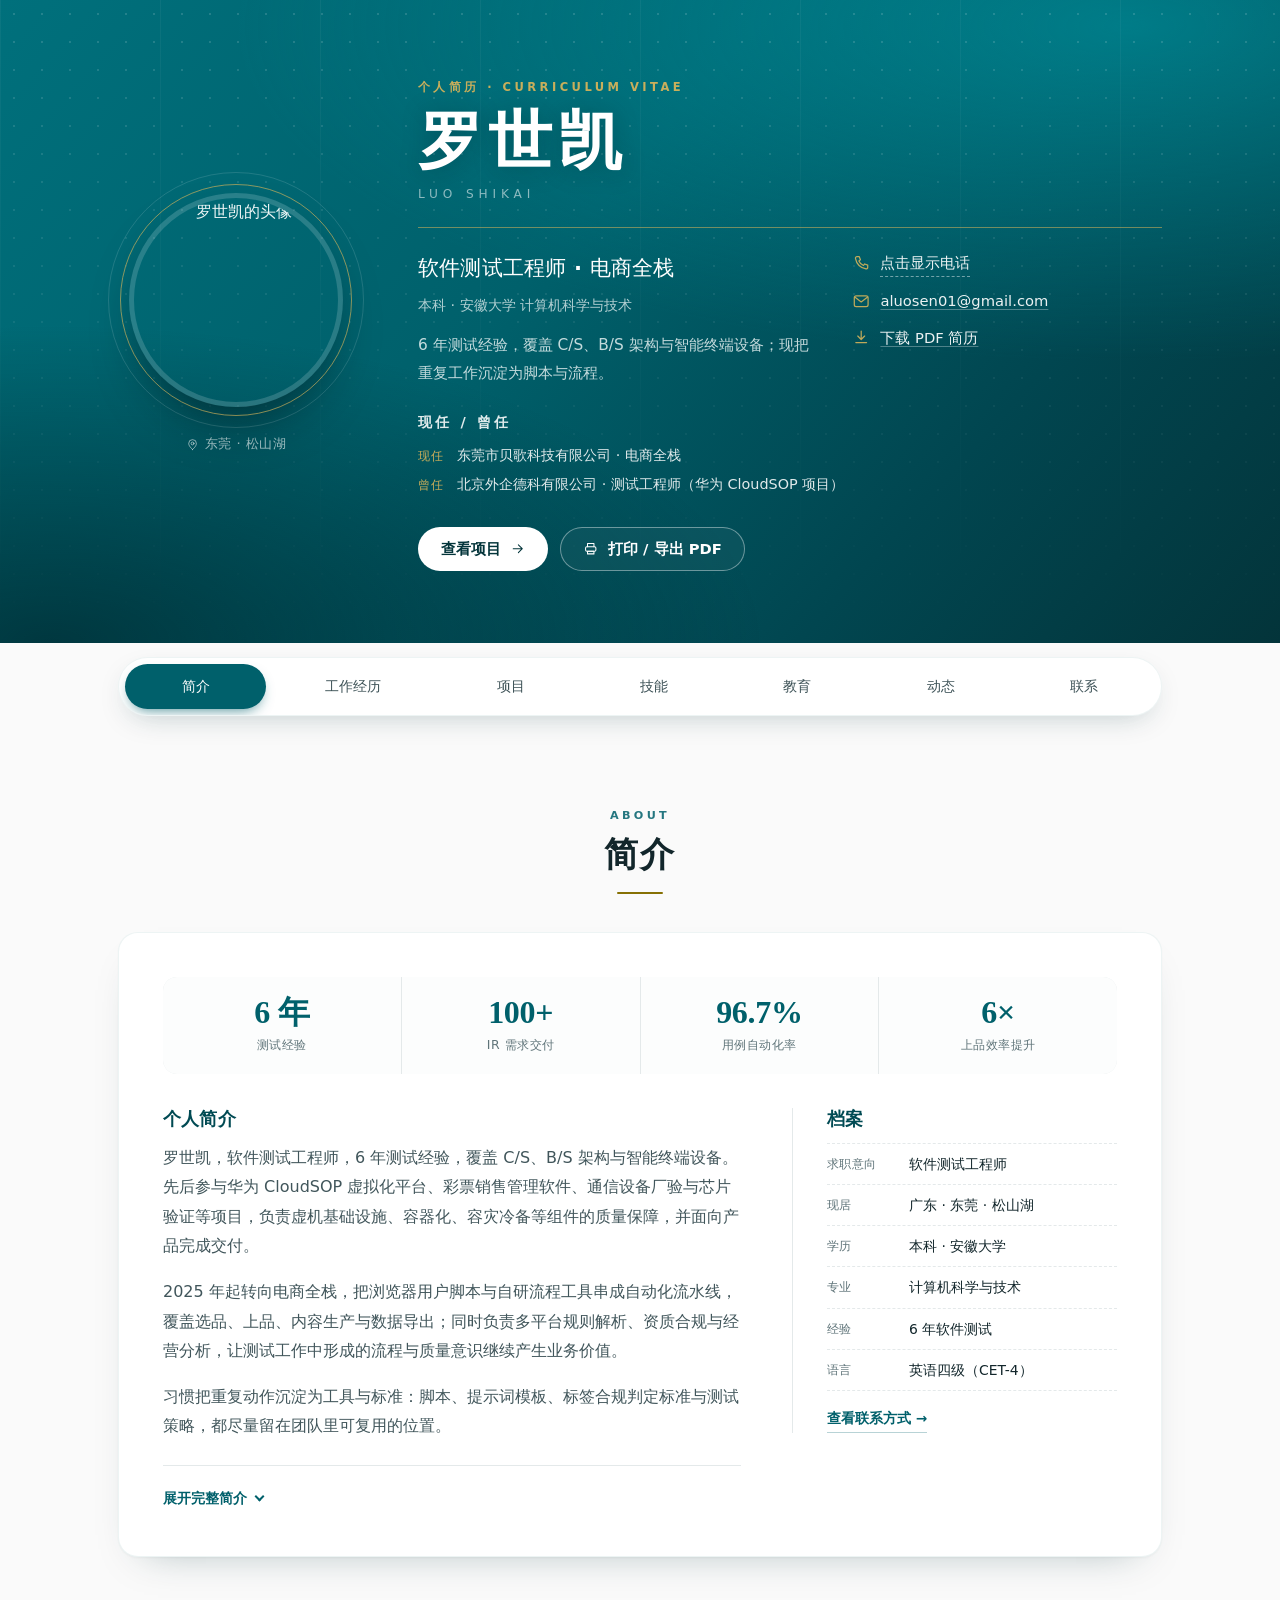
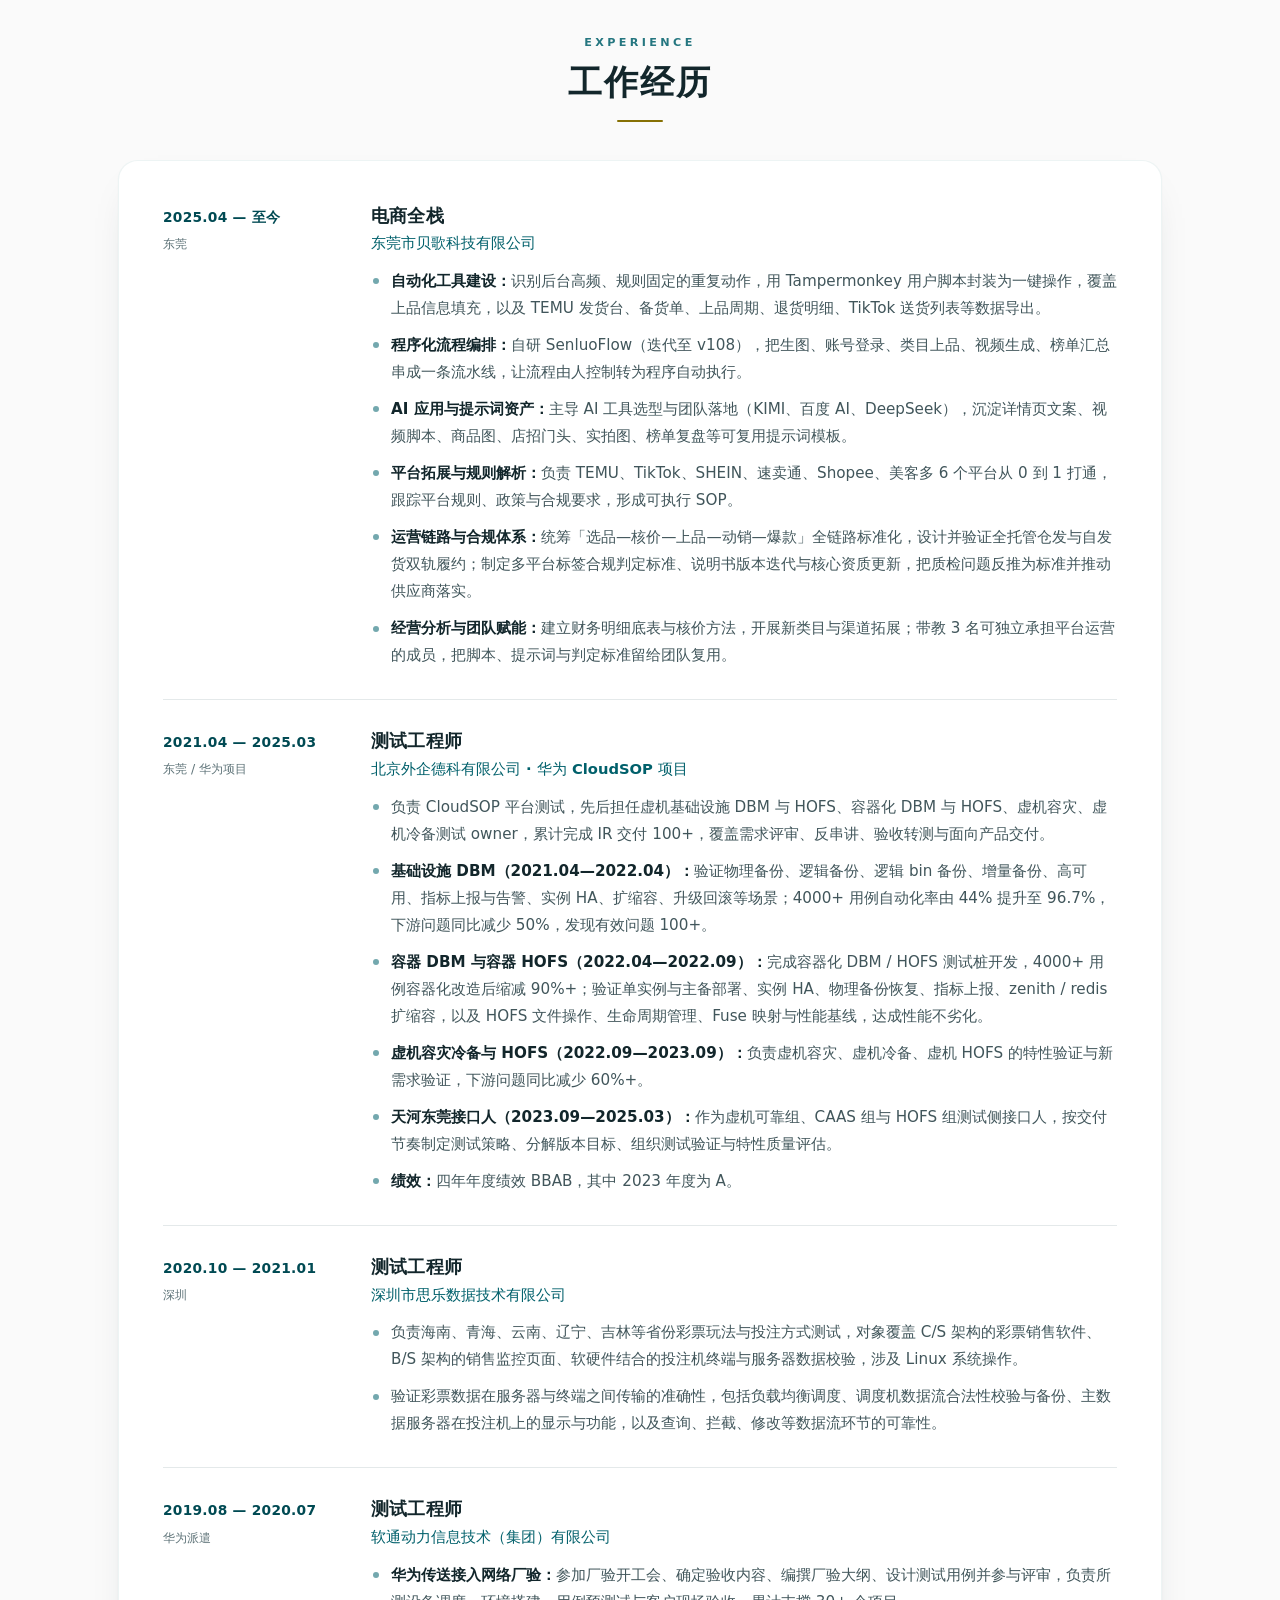
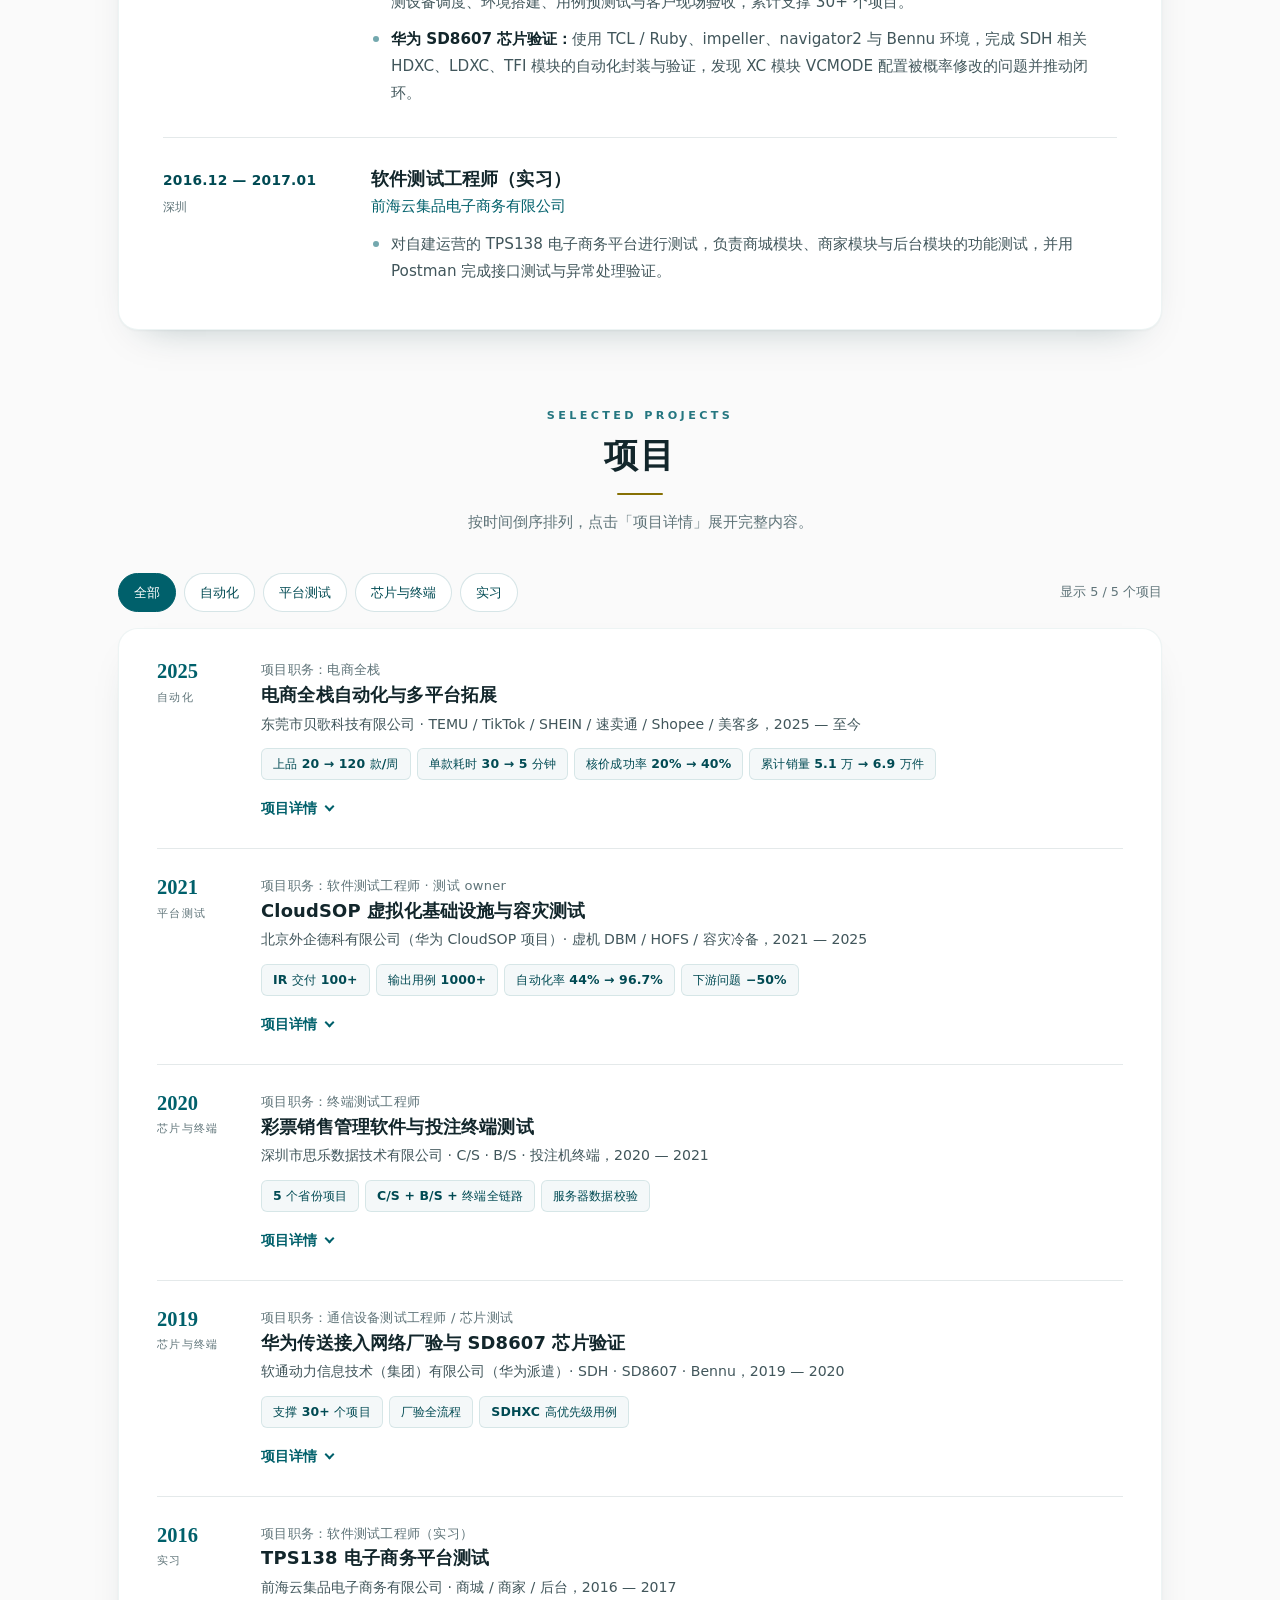
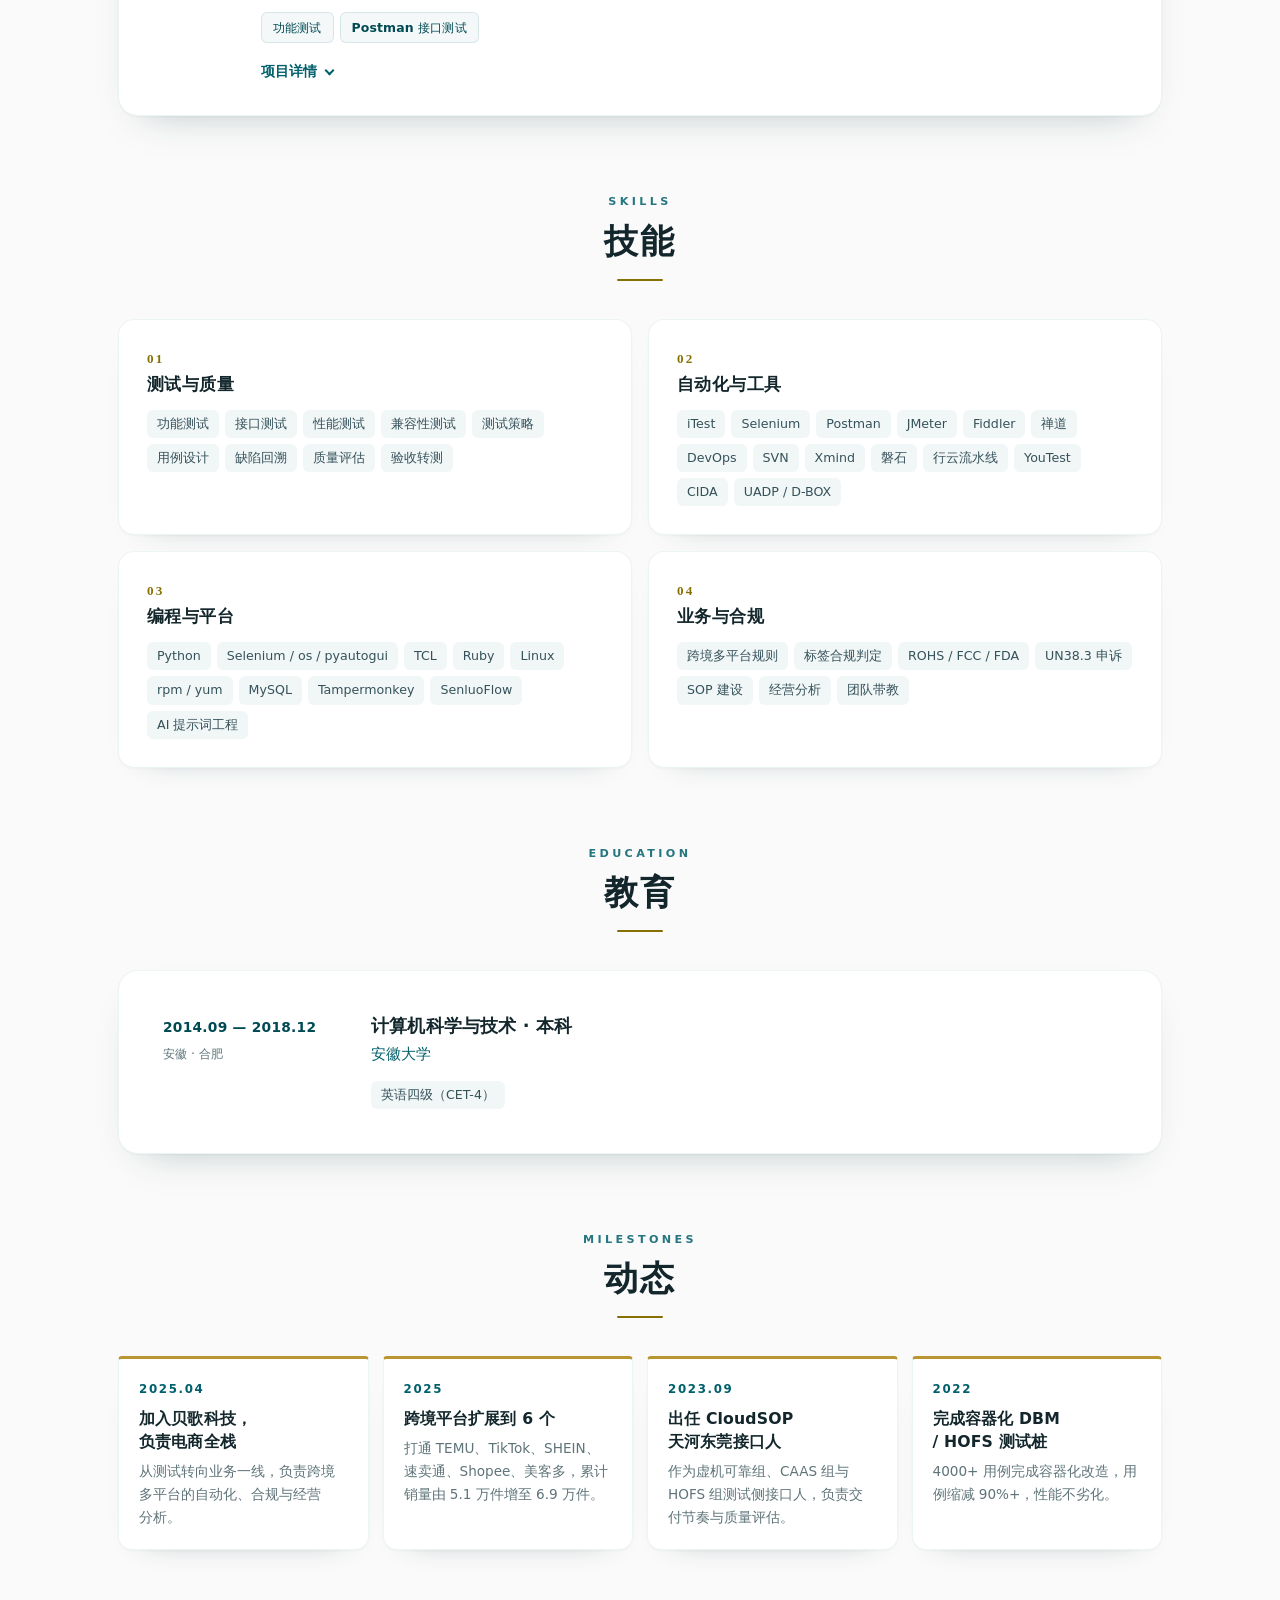
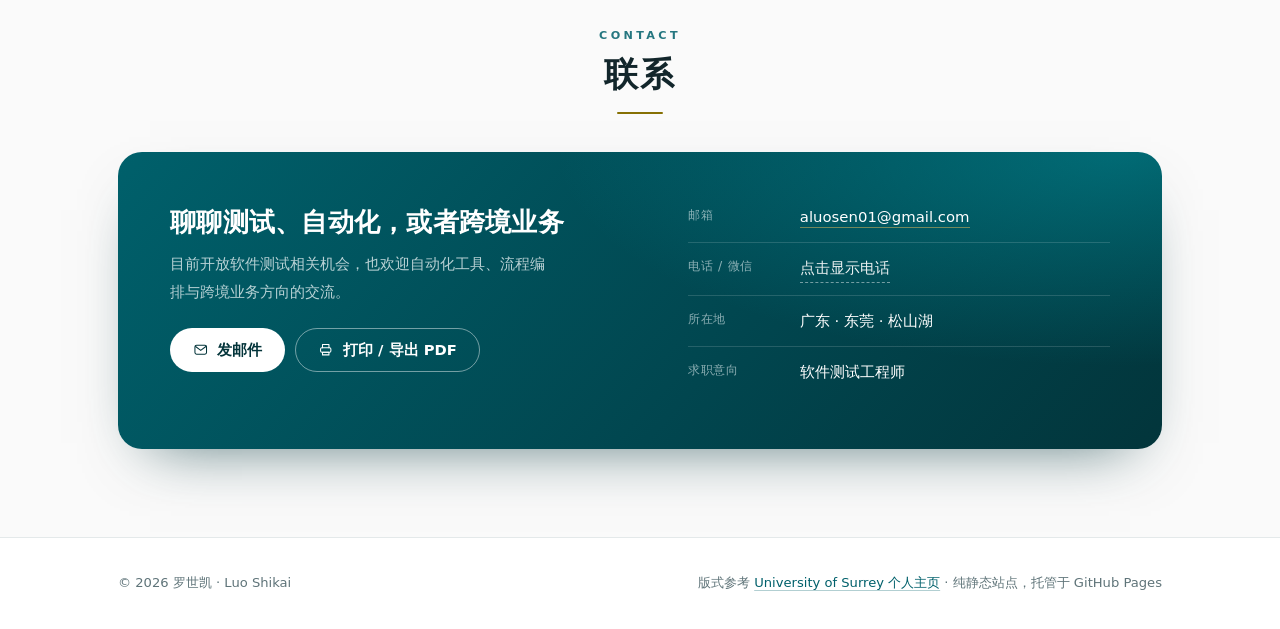
==== index.html @ efbc64da "Point site and docs at renamed GitHub account" ====
<!DOCTYPE html>
<html lang="zh-CN">
<head>
<meta charset="utf-8">
<meta name="viewport" content="width=device-width, initial-scale=1">
<title>罗世凯 · 软件测试工程师｜个人简历</title>
<meta name="description" content="罗世凯，软件测试工程师，6 年测试经验，覆盖 C/S、B/S 架构与智能终端设备；曾任华为 CloudSOP 虚机基础设施、容器化与容灾冷备测试 owner，现负责跨境电商全栈自动化。">
<meta name="author" content="罗世凯">
<meta name="theme-color" content="#00606b">
<meta property="og:type" content="profile">
<meta property="og:title" content="罗世凯 · 软件测试工程师｜个人简历">
<meta property="og:description" content="6 年测试经验：华为 CloudSOP 虚机基础设施与容灾冷备测试 owner；跨境电商全栈自动化与多平台拓展。">
<meta property="og:locale" content="zh_CN">
<link rel="icon" href="assets/favicon.svg" type="image/svg+xml">
<link rel="stylesheet" href="assets/style.css">
<script>document.documentElement.classList.add('js');</script>
<script type="application/ld+json">
{
  "@context": "https://schema.org",
  "@type": "Person",
  "name": "罗世凯",
  "alternateName": "Luo Shikai",
  "url": "https://luoshikai.github.io/",
  "jobTitle": "软件测试工程师",
  "email": "mailto:aluosen01@gmail.com",
  "address": { "@type": "PostalAddress", "addressLocality": "东莞", "addressRegion": "广东", "addressCountry": "CN" },
  "alumniOf": { "@type": "CollegeOrUniversity", "name": "安徽大学" },
  "worksFor": { "@type": "Organization", "name": "东莞市贝歌科技有限公司" }
}
</script>
</head>
<body>
<a class="skip-link" href="#main">跳到主要内容</a>

<header class="hero" id="top">
  <div class="hero__pattern" aria-hidden="true"></div>
  <div class="container hero__inner">
    <div class="hero__aside">
      <div class="portrait-wrap">
        <img class="portrait" src="assets/portrait.svg" width="480" height="480" alt="罗世凯的头像">
      </div>
      <p class="portrait-caption">
        <svg class="icon" viewBox="0 0 24 24" aria-hidden="true"><path d="M12 21s7-5.5 7-11a7 7 0 1 0-14 0c0 5.5 7 11 7 11Z"/><circle cx="12" cy="10" r="2.6"/></svg>
        东莞 · 松山湖
      </p>
    </div>

    <div class="hero__body">
      <p class="eyebrow">个人简历 · Curriculum Vitae</p>
      <h1 class="hero__name">罗世凯</h1>
      <p class="hero__latin">Luo Shikai</p>
      <hr class="rule rule--strong">
      <div class="hero__meta">
        <div class="hero__role-block">
          <p class="hero__role">软件测试工程师 · 电商全栈</p>
          <p class="hero__degrees">本科 · 安徽大学 计算机科学与技术</p>
          <p class="hero__pitch">6 年测试经验，覆盖 C/S、B/S 架构与智能终端设备；现把重复工作沉淀为脚本与流程。</p>
        </div>
        <ul class="contact-list">
          <li>
            <svg class="icon" viewBox="0 0 24 24" aria-hidden="true"><path d="M6.5 3.5h3l1.5 4-2 1.5a12 12 0 0 0 6 6l1.5-2 4 1.5v3a2 2 0 0 1-2.2 2A17.5 17.5 0 0 1 4.5 5.7 2 2 0 0 1 6.5 3.5Z"/></svg>
            <button type="button" class="tel-reveal" data-tel="13145950400">点击显示电话</button>
            <span class="print-only">131 4595 0400</span>
          </li>
          <li>
            <svg class="icon" viewBox="0 0 24 24" aria-hidden="true"><rect x="3" y="5" width="18" height="14" rx="2.5"/><path d="m4 7 8 6 8-6"/></svg>
            <a href="mailto:aluosen01@gmail.com">aluosen01@gmail.com</a>
          </li>
          <li>
            <svg class="icon" viewBox="0 0 24 24" aria-hidden="true"><path d="M12 4v11m0 0 4.5-4.5M12 15l-4.5-4.5"/><path d="M5 19h14"/></svg>
            <a href="assets/luo-shikai-resume.pdf" download>下载 PDF 简历</a>
          </li>
        </ul>
      </div>

      <div class="hero__orgs">
        <p class="hero__orgs-title">现任 / 曾任</p>
        <p><span class="org-label">现任</span>东莞市贝歌科技有限公司 · 电商全栈</p>
        <p><span class="org-label">曾任</span>北京外企德科有限公司 · 测试工程师（华为 CloudSOP 项目）</p>
      </div>

      <div class="hero__actions">
        <a class="btn btn--solid" href="#projects">
          查看项目
          <svg class="icon" viewBox="0 0 24 24" aria-hidden="true"><path d="M5 12h14M13 6l6 6-6 6"/></svg>
        </a>
        <button class="btn btn--ghost" type="button" data-print>
          <svg class="icon" viewBox="0 0 24 24" aria-hidden="true"><path d="M7 9V4h10v5"/><rect x="4" y="9" width="16" height="7" rx="2"/><path d="M7 16h10v4H7z"/></svg>
          打印 / 导出 PDF
        </button>
      </div>
    </div>
  </div>
</header>

<nav class="section-nav" aria-label="页面章节">
  <div class="container">
    <div class="nav-pills">
      <a href="#about" aria-current="true">简介</a>
      <a href="#experience"><span class="nav-full">工作经历</span><span class="nav-short">经历</span></a>
      <a href="#projects">项目</a>
      <a href="#skills">技能</a>
      <a href="#education">教育</a>
      <a href="#news">动态</a>
      <a href="#contact">联系</a>
    </div>
  </div>
</nav>

<main id="main">

  <section class="section" id="about">
    <div class="container">
      <header class="section__head reveal">
        <p class="section__eyebrow">About</p>
        <h2 class="section__title">简介</h2>
        <span class="section__rule" aria-hidden="true"></span>
      </header>

      <div class="card reveal">
        <div class="stats" role="list">
          <div class="stat" role="listitem">
            <p class="stat__num">6 年</p>
            <p class="stat__label">测试经验</p>
          </div>
          <div class="stat" role="listitem">
            <p class="stat__num">100+</p>
            <p class="stat__label">IR 需求交付</p>
          </div>
          <div class="stat" role="listitem">
            <p class="stat__num">96.7%</p>
            <p class="stat__label">用例自动化率</p>
          </div>
          <div class="stat" role="listitem">
            <p class="stat__num">6×</p>
            <p class="stat__label">上品效率提升</p>
          </div>
        </div>

        <div class="about-grid">
          <div class="about-main">
            <h3 class="card__title">个人简介</h3>
            <div class="prose">
              <p>罗世凯，软件测试工程师，6 年测试经验，覆盖 C/S、B/S 架构与智能终端设备。先后参与华为 CloudSOP 虚拟化平台、彩票销售管理软件、通信设备厂验与芯片验证等项目，负责虚机基础设施、容器化、容灾冷备等组件的质量保障，并面向产品完成交付。</p>
              <p>2025 年起转向电商全栈，把浏览器用户脚本与自研流程工具串成自动化流水线，覆盖选品、上品、内容生产与数据导出；同时负责多平台规则解析、资质合规与经营分析，让测试工作中形成的流程与质量意识继续产生业务价值。</p>
              <p>习惯把重复动作沉淀为工具与标准：脚本、提示词模板、标签合规判定标准与测试策略，都尽量留在团队里可复用的位置。</p>
            </div>

            <details class="disclosure">
              <summary>展开完整简介</summary>
              <div class="prose disclosure__body">
                <ul class="bullets">
                  <li><strong>测试流程：</strong>掌握软件整体测试流程与需求交付流程，能独立完成需求评审、测试设计、反串讲、验收转测与质量评估。</li>
                  <li><strong>工具链：</strong>禅道、DevOps、SVN、Xmind、磐石、行云流水线；YouTest 编写测试策略，CIDA 编写用例与设计脑图，iTest 完成用例自动化，UADP / D-BOX 归档验证报告；Fiddler 抓包与弱网模拟、Postman 接口测试、JMeter 性能测试、Selenium IDE 元素定位与 UI 自动化。</li>
                  <li><strong>环境与数据：</strong>熟悉 Linux 常用操作，可用 rpm、yum 仓库或源码完成环境搭建；掌握 MySQL，能支撑性能基线验证与大数据场景问题定位。</li>
                  <li><strong>编程：</strong>工作以 Python 为主，可完成 Python + Selenium 的 UI 自动化、+ os 的 Linux 自动化、+ pyautogui 的桌面应用自动化；TCL、Ruby 具备阅读与编写能力。</li>
                  <li><strong>协作：</strong>快速学习、良好沟通协作，能把个人经验沉淀为团队机制。</li>
                </ul>
              </div>
            </details>
          </div>

          <aside class="about-facts" aria-label="关键信息">
            <h3 class="card__title">档案</h3>
            <dl>
              <div><dt>求职意向</dt><dd>软件测试工程师</dd></div>
              <div><dt>现居</dt><dd>广东 · 东莞 · 松山湖</dd></div>
              <div><dt>学历</dt><dd>本科 · 安徽大学</dd></div>
              <div><dt>专业</dt><dd>计算机科学与技术</dd></div>
              <div><dt>经验</dt><dd>6 年软件测试</dd></div>
              <div><dt>语言</dt><dd>英语四级（CET-4）</dd></div>
            </dl>
            <a class="about-facts__link" href="#contact">查看联系方式<span aria-hidden="true"> →</span></a>
          </aside>
        </div>
      </div>
    </div>
  </section>

  <section class="section" id="experience">
    <div class="container">
      <header class="section__head reveal">
        <p class="section__eyebrow">Experience</p>
        <h2 class="section__title">工作经历</h2>
        <span class="section__rule" aria-hidden="true"></span>
      </header>

      <div class="card reveal">
        <article class="job">
          <div class="job__side">
            <p class="job__when">2025.04 — 至今</p>
            <p class="job__where">东莞</p>
          </div>
          <div class="job__main">
            <h3 class="job__title">电商全栈</h3>
            <p class="job__org">东莞市贝歌科技有限公司</p>
            <ul class="bullets">
              <li><strong>自动化工具建设：</strong>识别后台高频、规则固定的重复动作，用 Tampermonkey 用户脚本封装为一键操作，覆盖上品信息填充，以及 TEMU 发货台、备货单、上品周期、退货明细、TikTok 送货列表等数据导出。</li>
              <li><strong>程序化流程编排：</strong>自研 SenluoFlow（迭代至 v108），把生图、账号登录、类目上品、视频生成、榜单汇总串成一条流水线，让流程由人控制转为程序自动执行。</li>
              <li><strong>AI 应用与提示词资产：</strong>主导 AI 工具选型与团队落地（KIMI、百度 AI、DeepSeek），沉淀详情页文案、视频脚本、商品图、店招门头、实拍图、榜单复盘等可复用提示词模板。</li>
              <li><strong>平台拓展与规则解析：</strong>负责 TEMU、TikTok、SHEIN、速卖通、Shopee、美客多 6 个平台从 0 到 1 打通，跟踪平台规则、政策与合规要求，形成可执行 SOP。</li>
              <li><strong>运营链路与合规体系：</strong>统筹「选品—核价—上品—动销—爆款」全链路标准化，设计并验证全托管仓发与自发货双轨履约；制定多平台标签合规判定标准、说明书版本迭代与核心资质更新，把质检问题反推为标准并推动供应商落实。</li>
              <li><strong>经营分析与团队赋能：</strong>建立财务明细底表与核价方法，开展新类目与渠道拓展；带教 3 名可独立承担平台运营的成员，把脚本、提示词与判定标准留给团队复用。</li>
            </ul>
          </div>
        </article>

        <article class="job">
          <div class="job__side">
            <p class="job__when">2021.04 — 2025.03</p>
            <p class="job__where">东莞 / 华为项目</p>
          </div>
          <div class="job__main">
            <h3 class="job__title">测试工程师</h3>
            <p class="job__org">北京外企德科有限公司 · 华为 CloudSOP 项目</p>
            <ul class="bullets">
              <li>负责 CloudSOP 平台测试，先后担任虚机基础设施 DBM 与 HOFS、容器化 DBM 与 HOFS、虚机容灾、虚机冷备测试 owner，累计完成 IR 交付 100+，覆盖需求评审、反串讲、验收转测与面向产品交付。</li>
              <li><strong>基础设施 DBM（2021.04—2022.04）：</strong>验证物理备份、逻辑备份、逻辑 bin 备份、增量备份、高可用、指标上报与告警、实例 HA、扩缩容、升级回滚等场景；4000+ 用例自动化率由 44% 提升至 96.7%，下游问题同比减少 50%，发现有效问题 100+。</li>
              <li><strong>容器 DBM 与容器 HOFS（2022.04—2022.09）：</strong>完成容器化 DBM / HOFS 测试桩开发，4000+ 用例容器化改造后缩减 90%+；验证单实例与主备部署、实例 HA、物理备份恢复、指标上报、zenith / redis 扩缩容，以及 HOFS 文件操作、生命周期管理、Fuse 映射与性能基线，达成性能不劣化。</li>
              <li><strong>虚机容灾冷备与 HOFS（2022.09—2023.09）：</strong>负责虚机容灾、虚机冷备、虚机 HOFS 的特性验证与新需求验证，下游问题同比减少 60%+。</li>
              <li><strong>天河东莞接口人（2023.09—2025.03）：</strong>作为虚机可靠组、CAAS 组与 HOFS 组测试侧接口人，按交付节奏制定测试策略、分解版本目标、组织测试验证与特性质量评估。</li>
              <li><strong>绩效：</strong>四年年度绩效 BBAB，其中 2023 年度为 A。</li>
            </ul>
          </div>
        </article>

        <article class="job">
          <div class="job__side">
            <p class="job__when">2020.10 — 2021.01</p>
            <p class="job__where">深圳</p>
          </div>
          <div class="job__main">
            <h3 class="job__title">测试工程师</h3>
            <p class="job__org">深圳市思乐数据技术有限公司</p>
            <ul class="bullets">
              <li>负责海南、青海、云南、辽宁、吉林等省份彩票玩法与投注方式测试，对象覆盖 C/S 架构的彩票销售软件、B/S 架构的销售监控页面、软硬件结合的投注机终端与服务器数据校验，涉及 Linux 系统操作。</li>
              <li>验证彩票数据在服务器与终端之间传输的准确性，包括负载均衡调度、调度机数据流合法性校验与备份、主数据服务器在投注机上的显示与功能，以及查询、拦截、修改等数据流环节的可靠性。</li>
            </ul>
          </div>
        </article>

        <article class="job">
          <div class="job__side">
            <p class="job__when">2019.08 — 2020.07</p>
            <p class="job__where">华为派遣</p>
          </div>
          <div class="job__main">
            <h3 class="job__title">测试工程师</h3>
            <p class="job__org">软通动力信息技术（集团）有限公司</p>
            <ul class="bullets">
              <li><strong>华为传送接入网络厂验：</strong>参加厂验开工会、确定验收内容、编撰厂验大纲、设计测试用例并参与评审，负责所测设备调度、环境搭建、用例预测试与客户现场验收，累计支撑 30+ 个项目。</li>
              <li><strong>华为 SD8607 芯片验证：</strong>使用 TCL / Ruby、impeller、navigator2 与 Bennu 环境，完成 SDH 相关 HDXC、LDXC、TFI 模块的自动化封装与验证，发现 XC 模块 VCMODE 配置被概率修改的问题并推动闭环。</li>
            </ul>
          </div>
        </article>

        <article class="job">
          <div class="job__side">
            <p class="job__when">2016.12 — 2017.01</p>
            <p class="job__where">深圳</p>
          </div>
          <div class="job__main">
            <h3 class="job__title">软件测试工程师（实习）</h3>
            <p class="job__org">前海云集品电子商务有限公司</p>
            <ul class="bullets">
              <li>对自建运营的 TPS138 电子商务平台进行测试，负责商城模块、商家模块与后台模块的功能测试，并用 Postman 完成接口测试与异常处理验证。</li>
            </ul>
          </div>
        </article>
      </div>
    </div>
  </section>

  <section class="section" id="projects">
    <div class="container">
      <header class="section__head reveal">
        <p class="section__eyebrow">Selected Projects</p>
        <h2 class="section__title">项目</h2>
        <span class="section__rule" aria-hidden="true"></span>
        <p class="section__lead">按时间倒序排列，点击「项目详情」展开完整内容。</p>
      </header>

      <div class="pub-toolbar reveal">
        <div class="filters" role="group" aria-label="按类型筛选项目">
          <button class="chip" type="button" data-filter="all" aria-pressed="true">全部</button>
          <button class="chip" type="button" data-filter="automation" aria-pressed="false">自动化</button>
          <button class="chip" type="button" data-filter="platform" aria-pressed="false">平台测试</button>
          <button class="chip" type="button" data-filter="device" aria-pressed="false">芯片与终端</button>
          <button class="chip" type="button" data-filter="intern" aria-pressed="false">实习</button>
        </div>
        <p class="pub-count" aria-live="polite">显示 <span data-count>5</span> / 5 个项目</p>
      </div>

      <div class="pub-list reveal">
        <article class="pub" data-cat="automation">
          <div class="pub__side">
            <p class="pub__year">2025</p>
            <p class="pub__cat">自动化</p>
          </div>
          <div class="pub__body">
            <p class="pub__role">项目职务：电商全栈</p>
            <h3 class="pub__title">电商全栈自动化与多平台拓展</h3>
            <p class="pub__venue">东莞市贝歌科技有限公司 · TEMU / TikTok / SHEIN / 速卖通 / Shopee / 美客多，2025 — 至今</p>
            <ul class="metrics">
              <li>上品 20 → 120 款/周</li>
              <li>单款耗时 30 → 5 分钟</li>
              <li>核价成功率 20% → 40%</li>
              <li>累计销量 5.1 万 → 6.9 万件</li>
            </ul>
            <details class="disclosure disclosure--tight">
              <summary>项目详情</summary>
              <ul class="bullets">
                <li>自研 6 个 Tampermonkey 脚本，覆盖上品填充与五类数据导出，使数据从手工抄写变为一键导出，并为备货与财务分析提供底表。</li>
                <li>自研 SenluoFlow（迭代至 v108），串联生图、登录、上品、视频、榜单 5 个环节；沉淀 6 类提示词资产，图文与视频产能不再依赖外部采购。</li>
                <li>平台从 1 个扩展到 6 个；打通 TEMU（ROHS / EMC）与 SHEIN（PCCS / SDCO）欧区资质。</li>
                <li>建立 4 平台标签合规方法论；说明书迭代 2 次；完成 ROHS、POPs-SCCP、FCC SDoC、FDA 资质全量更新；UN38.3 申诉一次通过，解除 6,000 元冻结。</li>
                <li>涂料渠道从 0 拓至 8 个，自研 BeiGeFlow 图文自动发布；完成 11 款 SKC 基线、52 页中英宣传册与独立站。</li>
                <li>带出 3 名可独立承担平台运营的成员；脚本、提示词、判定标准均交给团队复用。</li>
              </ul>
            </details>
          </div>
        </article>

        <article class="pub" data-cat="platform">
          <div class="pub__side">
            <p class="pub__year">2021</p>
            <p class="pub__cat">平台测试</p>
          </div>
          <div class="pub__body">
            <p class="pub__role">项目职务：软件测试工程师 · 测试 owner</p>
            <h3 class="pub__title">CloudSOP 虚拟化基础设施与容灾测试</h3>
            <p class="pub__venue">北京外企德科有限公司（华为 CloudSOP 项目）· 虚机 DBM / HOFS / 容灾冷备，2021 — 2025</p>
            <ul class="metrics">
              <li>IR 交付 100+</li>
              <li>输出用例 1000+</li>
              <li>自动化率 44% → 96.7%</li>
              <li>下游问题 −50%</li>
            </ul>
            <details class="disclosure disclosure--tight">
              <summary>项目详情</summary>
              <ul class="bullets">
                <li><strong>基础设施 DBM：</strong>负责备份恢复相关验证，包括物理备份、逻辑备份、逻辑 bin 备份、增量备份、高可用场景、指标上报、告警、实例 HA、扩缩容、升级回滚等场景；同时负责新需求验证，从评审 SE story 文档、输出测试设计脑图、面向开发反串讲到组织需求验收与 TSE 评审，并完成 DBM 模块功能转自动化（用例分级、冗余整合、新需求录入）。</li>
                <li><strong>容器 DBM 与容器 HOFS：</strong>对标虚机 DBM 能力并达到性能不劣化要求，负责容器化 DBM 测试桩开发，以及单实例 / 主备部署、实例 HA、物理备份恢复、指标上报、zenith / redis 扩缩容等验证；HOFS 侧覆盖文件基本操作、冗余文件清理、生命周期管理、Fuse 映射、高可用、性能基线与长稳模型。</li>
                <li><strong>虚机容灾冷备与 HOFS：</strong>负责虚机容灾、虚机冷备、虚机 HOFS 的特性验证、新需求验证、自动化与面向产品交付。</li>
                <li><strong>天河东莞接口人：</strong>虚机可靠组、CAAS 组与 HOFS 组测试侧接口人，涉及备份恢复、容灾冷备、HOFS、维护调测、欧方、三方补丁、SD 升级与 weave，按交付节奏定制测试策略、分解版本目标、组织验证与特性质量评估。</li>
              </ul>
            </details>
          </div>
        </article>

        <article class="pub" data-cat="device">
          <div class="pub__side">
            <p class="pub__year">2020</p>
            <p class="pub__cat">芯片与终端</p>
          </div>
          <div class="pub__body">
            <p class="pub__role">项目职务：终端测试工程师</p>
            <h3 class="pub__title">彩票销售管理软件与投注终端测试</h3>
            <p class="pub__venue">深圳市思乐数据技术有限公司 · C/S · B/S · 投注机终端，2020 — 2021</p>
            <ul class="metrics">
              <li>5 个省份项目</li>
              <li>C/S + B/S + 终端全链路</li>
              <li>服务器数据校验</li>
            </ul>
            <details class="disclosure disclosure--tight">
              <summary>项目详情</summary>
              <ul class="bullets">
                <li>测试对象包括 C/S 架构的彩票销售软件、B/S 架构的销售监控页面、软硬件结合的投注机终端与服务器数据检验，主要开展功能测试，并涉及 Linux 系统操作。</li>
                <li>验证彩票数据在服务器与终端之间的传输准确无误：对终端投注机、C/S 与 B/S 三端分别验证；验证负载均衡服务器选择调度机、调度机数据流合法性校验与备份、主数据服务器客户端在投注机上的显示与功能。</li>
                <li>验证数据流各环节的可靠性，包括查询、拦截、修改等各类操作。</li>
              </ul>
            </details>
          </div>
        </article>

        <article class="pub" data-cat="device">
          <div class="pub__side">
            <p class="pub__year">2019</p>
            <p class="pub__cat">芯片与终端</p>
          </div>
          <div class="pub__body">
            <p class="pub__role">项目职务：通信设备测试工程师 / 芯片测试</p>
            <h3 class="pub__title">华为传送接入网络厂验与 SD8607 芯片验证</h3>
            <p class="pub__venue">软通动力信息技术（集团）有限公司（华为派遣）· SDH · SD8607 · Bennu，2019 — 2020</p>
            <ul class="metrics">
              <li>支撑 30+ 个项目</li>
              <li>厂验全流程</li>
              <li>SDHXC 高优先级用例</li>
            </ul>
            <details class="disclosure disclosure--tight">
              <summary>项目详情</summary>
              <ul class="bullets">
                <li><strong>传送接入网络厂验：</strong>为超过 30 个项目提供解决方案与测试，每个项目全程参与厂验设备调度、设备光纤拓扑组网、验收用例与验证、面向客户交付等环节，在职期间获得表扬信。</li>
                <li><strong>SD8607 芯片 SDH 模块验证：</strong>运用 TCL、Ruby、impeller、navigator2 工具与 Bennu 环境，明确需求后设计测试用例并评审；用 impeller 封装顶层复位、模块初始化、帧头对齐、配置业务、失步校验、误码清零、插入误码、误码校验等步骤，自动化完成 HDXC、LDXC、TFI 的测试。</li>
                <li>完成分配的高优先级用例测试验收与回归测试，发现 Bennu 版本 XC 模块 VCMODE 配置被概率修改的问题并快速推动闭环，验证 FEC 可纠误码与不可纠误码对 PRBS 的影响，获得被支撑项目组表扬信。</li>
              </ul>
            </details>
          </div>
        </article>

        <article class="pub" data-cat="intern">
          <div class="pub__side">
            <p class="pub__year">2016</p>
            <p class="pub__cat">实习</p>
          </div>
          <div class="pub__body">
            <p class="pub__role">项目职务：软件测试工程师（实习）</p>
            <h3 class="pub__title">TPS138 电子商务平台测试</h3>
            <p class="pub__venue">前海云集品电子商务有限公司 · 商城 / 商家 / 后台，2016 — 2017</p>
            <ul class="metrics">
              <li>功能测试</li>
              <li>Postman 接口测试</li>
            </ul>
            <details class="disclosure disclosure--tight">
              <summary>项目详情</summary>
              <ul class="bullets">
                <li>对 TPS138 电子商城的正常可用开展完备测试，尽可能覆盖全部功能，保证平台可用。</li>
                <li>运用 Postman 进行接口测试，验证平台异常处理能力。</li>
              </ul>
            </details>
          </div>
        </article>
      </div>
    </div>
  </section>

  <section class="section" id="skills">
    <div class="container">
      <header class="section__head reveal">
        <p class="section__eyebrow">Skills</p>
        <h2 class="section__title">技能</h2>
        <span class="section__rule" aria-hidden="true"></span>
      </header>

      <div class="skill-grid">
        <article class="skill reveal">
          <p class="skill__num">01</p>
          <h3>测试与质量</h3>
          <ul class="tags">
            <li>功能测试</li><li>接口测试</li><li>性能测试</li><li>兼容性测试</li>
            <li>测试策略</li><li>用例设计</li><li>缺陷回溯</li><li>质量评估</li><li>验收转测</li>
          </ul>
        </article>
        <article class="skill reveal">
          <p class="skill__num">02</p>
          <h3>自动化与工具</h3>
          <ul class="tags">
            <li>iTest</li><li>Selenium</li><li>Postman</li><li>JMeter</li><li>Fiddler</li>
            <li>禅道</li><li>DevOps</li><li>SVN</li><li>Xmind</li><li>磐石</li>
            <li>行云流水线</li><li>YouTest</li><li>CIDA</li><li>UADP / D-BOX</li>
          </ul>
        </article>
        <article class="skill reveal">
          <p class="skill__num">03</p>
          <h3>编程与平台</h3>
          <ul class="tags">
            <li>Python</li><li>Selenium / os / pyautogui</li><li>TCL</li><li>Ruby</li>
            <li>Linux</li><li>rpm / yum</li><li>MySQL</li>
            <li>Tampermonkey</li><li>SenluoFlow</li><li>AI 提示词工程</li>
          </ul>
        </article>
        <article class="skill reveal">
          <p class="skill__num">04</p>
          <h3>业务与合规</h3>
          <ul class="tags">
            <li>跨境多平台规则</li><li>标签合规判定</li><li>ROHS / FCC / FDA</li>
            <li>UN38.3 申诉</li><li>SOP 建设</li><li>经营分析</li><li>团队带教</li>
          </ul>
        </article>
      </div>
    </div>
  </section>

  <section class="section" id="education">
    <div class="container">
      <header class="section__head reveal">
        <p class="section__eyebrow">Education</p>
        <h2 class="section__title">教育</h2>
        <span class="section__rule" aria-hidden="true"></span>
      </header>

      <div class="card reveal">
        <article class="job job--edu">
          <div class="job__side">
            <p class="job__when">2014.09 — 2018.12</p>
            <p class="job__where">安徽 · 合肥</p>
          </div>
          <div class="job__main">
            <h3 class="job__title">计算机科学与技术 · 本科</h3>
            <p class="job__org">安徽大学</p>
            <ul class="tags">
              <li>英语四级（CET-4）</li>
            </ul>
          </div>
        </article>
      </div>
    </div>
  </section>

  <section class="section" id="news">
    <div class="container">
      <header class="section__head reveal">
        <p class="section__eyebrow">Milestones</p>
        <h2 class="section__title">动态</h2>
        <span class="section__rule" aria-hidden="true"></span>
      </header>

      <div class="news-grid">
        <article class="news reveal">
          <p class="news__date">2025.04</p>
          <h3>加入贝歌科技，负责电商全栈</h3>
          <p>从测试转向业务一线，负责跨境多平台的自动化、合规与经营分析。</p>
        </article>
        <article class="news reveal">
          <p class="news__date">2025</p>
          <h3>跨境平台扩展到 6 个</h3>
          <p>打通 TEMU、TikTok、SHEIN、速卖通、Shopee、美客多，累计销量由 5.1 万件增至 6.9 万件。</p>
        </article>
        <article class="news reveal">
          <p class="news__date">2023.09</p>
          <h3>出任 CloudSOP 天河东莞接口人</h3>
          <p>作为虚机可靠组、CAAS 组与 HOFS 组测试侧接口人，负责交付节奏与质量评估。</p>
        </article>
        <article class="news reveal">
          <p class="news__date">2022</p>
          <h3>完成容器化 DBM / HOFS 测试桩</h3>
          <p>4000+ 用例完成容器化改造，用例缩减 90%+，性能不劣化。</p>
        </article>
      </div>
    </div>
  </section>

  <section class="section section--last" id="contact">
    <div class="container">
      <header class="section__head reveal">
        <p class="section__eyebrow">Contact</p>
        <h2 class="section__title">联系</h2>
        <span class="section__rule" aria-hidden="true"></span>
      </header>

      <div class="contact-card reveal">
        <div class="contact-card__main">
          <h3>聊聊测试、自动化，或者跨境业务</h3>
          <p>目前开放软件测试相关机会，也欢迎自动化工具、流程编排与跨境业务方向的交流。</p>
          <div class="contact-card__actions">
            <a class="btn btn--light" href="mailto:aluosen01@gmail.com">
              <svg class="icon" viewBox="0 0 24 24" aria-hidden="true"><rect x="3" y="5" width="18" height="14" rx="2.5"/><path d="m4 7 8 6 8-6"/></svg>
              发邮件
            </a>
            <button class="btn btn--outline-light" type="button" data-print>
              <svg class="icon" viewBox="0 0 24 24" aria-hidden="true"><path d="M7 9V4h10v5"/><rect x="4" y="9" width="16" height="7" rx="2"/><path d="M7 16h10v4H7z"/></svg>
              打印 / 导出 PDF
            </button>
          </div>
        </div>
        <dl class="contact-details">
          <div>
            <dt>邮箱</dt>
            <dd><a href="mailto:aluosen01@gmail.com">aluosen01@gmail.com</a></dd>
          </div>
          <div>
            <dt>电话 / 微信</dt>
            <dd>
              <button type="button" class="tel-reveal" data-tel="13145950400">点击显示电话</button>
              <span class="print-only">131 4595 0400</span>
            </dd>
          </div>
          <div>
            <dt>所在地</dt>
            <dd>广东 · 东莞 · 松山湖</dd>
          </div>
          <div>
            <dt>求职意向</dt>
            <dd>软件测试工程师</dd>
          </div>
        </dl>
      </div>
    </div>
  </section>

</main>

<footer class="site-footer">
  <div class="container site-footer__inner">
    <p>© <span data-year>2026</span> 罗世凯 · Luo Shikai</p>
    <p>版式参考 <a href="https://www.surrey.ac.uk/people/tao-xiang" rel="noopener" target="_blank">University of Surrey 个人主页</a> · 纯静态站点，托管于 GitHub Pages</p>
  </div>
</footer>

<div class="toast" role="status" aria-live="polite" hidden></div>
<script src="assets/app.js" defer></script>
</body>
</html>
---- assets/style.css ----
/* ==========================================================================
   缃椾笘鍑?路 涓汉绠€鍘?   鐗堝紡鍙傝€冿細University of Surrey staff profile (stone blue #00606b + mustard)
   绾潤鎬併€佹棤澶栭儴璇锋眰锛岀洿鎺ョ敱 GitHub Pages 鎵樼
   ========================================================================== */

/* ---------- 1. Tokens ---------- */
:root {
  --teal: #00606b;
  --teal-deep: #004a53;
  --teal-ink: #03343a;
  --teal-tint: rgba(0, 96, 107, 0.06);
  --mustard: #867004;
  --mustard-bright: #d4b25a;
  --ink: #12262b;
  --body: #41565b;
  --muted: #5f7479;
  --line: #e4e9ea;
  --paper: #fafafa;
  --white: #fff;

  --sans: "DM Sans", "Segoe UI Variable Text", "Segoe UI", system-ui, -apple-system,
    "Helvetica Neue", Arial, "PingFang SC", "Hiragino Sans GB", "Noto Sans SC",
    "Microsoft YaHei", sans-serif;
  --serif: "Iowan Old Style", "Palatino Linotype", Palatino, "Book Antiqua", Georgia,
    "Songti SC", "Noto Serif SC", "SimSun", serif;

  --radius: 20px;
  --shadow-card: 0 1px 2px rgba(3, 52, 58, 0.04), 0 18px 40px -26px rgba(3, 52, 58, 0.35);
  --shadow-bar: 0 10px 30px -12px rgba(3, 52, 58, 0.28);
  --ease: cubic-bezier(0.22, 0.61, 0.36, 1);
  --gutter: clamp(18px, 5vw, 48px);
}

/* ---------- 2. Reset ---------- */
*,
*::before,
*::after { box-sizing: border-box; }

html {
  -webkit-text-size-adjust: 100%;
  scroll-behavior: smooth;
}

body {
  margin: 0;
  background: var(--paper);
  color: var(--body);
  font-family: var(--sans);
  font-size: 16px;
  line-height: 1.75;
  -webkit-font-smoothing: antialiased;
  text-rendering: optimizeLegibility;
}

h1, h2, h3 {
  margin: 0;
  color: var(--ink);
  line-height: 1.25;
  font-weight: 650;
  letter-spacing: 0.01em;
  text-wrap: balance;
}

p { margin: 0; text-wrap: pretty; }
ul { margin: 0; padding: 0; list-style: none; }
dl, dd { margin: 0; }
a { color: var(--teal); text-decoration: none; }
img { display: block; max-width: 100%; height: auto; }
button { font: inherit; }

::selection { background: rgba(212, 178, 90, 0.4); color: var(--ink); }

:focus-visible {
  outline: 3px solid var(--mustard-bright);
  outline-offset: 3px;
  border-radius: 4px;
}

.container {
  width: 100%;
  max-width: 1140px;
  margin-inline: auto;
  padding-inline: var(--gutter);
}

.icon {
  width: 1.1em;
  height: 1.1em;
  flex: none;
  fill: none;
  stroke: currentColor;
  stroke-width: 1.6;
  stroke-linecap: round;
  stroke-linejoin: round;
}

.print-only { display: none; }

.skip-link {
  position: absolute;
  left: 50%;
  top: -100px;
  transform: translateX(-50%);
  z-index: 100;
  padding: 10px 20px;
  background: var(--mustard-bright);
  color: #1d1600;
  font-weight: 600;
  border-radius: 0 0 8px 8px;
  transition: top 0.2s var(--ease);
}
.skip-link:focus-visible { top: 0; }

/* ---------- 3. Hero ---------- */
.hero {
  position: relative;
  isolation: isolate;
  overflow: hidden;
  color: #eef6f6;
  background:
    radial-gradient(120% 90% at 88% 4%, rgba(0, 160, 173, 0.55), transparent 58%),
    radial-gradient(90% 80% at 4% 100%, rgba(0, 32, 38, 0.65), transparent 62%),
    linear-gradient(132deg, #00707c 0%, #00606b 42%, #014650 74%, #03343a 100%);
}

.hero__pattern {
  position: absolute;
  inset: 0;
  z-index: -1;
  background-image:
    radial-gradient(rgba(255, 255, 255, 0.16) 1px, transparent 1.2px),
    linear-gradient(90deg, rgba(255, 255, 255, 0.05) 1px, transparent 1px);
  background-size: 28px 28px, 160px 100%;
  mask-image: linear-gradient(180deg, rgba(0, 0, 0, 0.9), rgba(0, 0, 0, 0.15) 82%, transparent);
  -webkit-mask-image: linear-gradient(180deg, rgba(0, 0, 0, 0.9), rgba(0, 0, 0, 0.15) 82%, transparent);
}

.hero__inner {
  display: grid;
  grid-template-columns: minmax(0, 236px) minmax(0, 1fr);
  gap: clamp(32px, 5vw, 68px);
  align-items: center;
  padding-block: clamp(44px, 6vw, 78px) clamp(42px, 6vw, 72px);
}

.hero__aside { text-align: center; }

.portrait-wrap {
  position: relative;
  width: clamp(160px, 19vw, 214px);
  margin: 6px auto 0;
  aspect-ratio: 1;
}
.portrait-wrap::before,
.portrait-wrap::after {
  content: "";
  position: absolute;
  border-radius: 50%;
  pointer-events: none;
}
.portrait-wrap::before {
  inset: -9px;
  border: 1px solid rgba(212, 178, 90, 0.65);
}
.portrait-wrap::after {
  inset: -21px;
  border: 1px solid rgba(255, 255, 255, 0.13);
}

.portrait {
  width: 100%;
  height: 100%;
  border-radius: 50%;
  object-fit: cover;
  border: 5px solid rgba(255, 255, 255, 0.16);
  box-shadow: 0 26px 50px -18px rgba(0, 18, 22, 0.65);
}

.portrait-caption {
  display: inline-flex;
  align-items: center;
  gap: 6px;
  margin-top: 26px;
  font-size: 0.82rem;
  letter-spacing: 0.04em;
  color: rgba(238, 246, 246, 0.68);
}
.portrait-caption .icon { width: 1em; height: 1em; }

.eyebrow {
  font-size: 0.72rem;
  font-weight: 600;
  letter-spacing: 0.3em;
  text-transform: uppercase;
  color: rgba(212, 178, 90, 0.95);
}

.hero__name {
  margin-top: 10px;
  color: #fff;
  font-size: clamp(2.65rem, 5.4vw, 4rem);
  font-weight: 700;
  letter-spacing: 0.09em;
  line-height: 1.08;
  text-shadow: 0 2px 24px rgba(0, 24, 28, 0.25);
}

.hero__latin {
  margin-top: 8px;
  font-size: 0.76rem;
  letter-spacing: 0.4em;
  text-transform: uppercase;
  color: rgba(255, 255, 255, 0.55);
}

.rule {
  border: 0;
  height: 1px;
  margin: 22px 0 0;
  background: rgba(212, 178, 90, 0.55);
}

.hero__meta {
  display: grid;
  grid-template-columns: minmax(0, 1fr) minmax(0, 310px);
  gap: 20px 40px;
  align-items: start;
  margin-top: 22px;
}

.hero__role {
  color: #fff;
  font-size: clamp(1.12rem, 1.7vw, 1.32rem);
  font-weight: 550;
  letter-spacing: 0.01em;
}

.hero__degrees {
  margin-top: 6px;
  font-size: 0.9rem;
  color: rgba(238, 246, 246, 0.74);
}

.hero__pitch {
  margin-top: 14px;
  max-width: 46ch;
  font-size: 0.96rem;
  line-height: 1.8;
  color: rgba(238, 246, 246, 0.82);
}

.contact-list {
  display: grid;
  gap: 11px;
  font-size: 0.92rem;
}
.contact-list li {
  display: flex;
  align-items: center;
  gap: 10px;
  min-width: 0;
}
.contact-list .icon {
  width: 1.15rem;
  height: 1.15rem;
  color: rgba(212, 178, 90, 0.9);
}
.contact-list a,
.contact-list span { color: rgba(255, 255, 255, 0.92); }
.contact-list a {
  text-decoration: underline;
  text-decoration-color: rgba(255, 255, 255, 0.3);
  text-underline-offset: 3px;
  transition: text-decoration-color 0.2s;
  overflow-wrap: anywhere;
}
.contact-list a:hover { text-decoration-color: var(--mustard-bright); }

.tel-reveal {
  padding: 0;
  border: 0;
  border-bottom: 1px dashed rgba(255, 255, 255, 0.45);
  background: none;
  color: rgba(255, 255, 255, 0.92);
  font-size: inherit;
  cursor: pointer;
  transition: border-color 0.2s;
}
.tel-reveal:hover { border-bottom-style: solid; border-bottom-color: var(--mustard-bright); }

.hero__orgs {
  margin-top: 22px;
}
.hero__orgs-title {
  margin: 0 0 8px;
  font-size: 0.72rem;
  letter-spacing: 0.22em;
  text-transform: uppercase;
  color: rgba(238, 246, 246, 0.55);
  font-weight: 600;
}
.hero__orgs p {
  font-size: 0.9rem;
  color: rgba(255, 255, 255, 0.88);
  margin-top: 4px;
  padding-left: 3.4em;
  text-indent: -3.4em;
}
.org-label {
  display: inline-block;
  min-width: 3.4em;
  text-indent: 0;
  font-size: 0.72rem;
  letter-spacing: 0.08em;
  color: rgba(212, 178, 90, 0.95);
}

.hero__actions {
  display: flex;
  flex-wrap: wrap;
  gap: 12px;
  margin-top: 30px;
}

.btn {
  display: inline-flex;
  align-items: center;
  gap: 9px;
  padding: 12px 22px;
  border: 1px solid transparent;
  border-radius: 999px;
  font-size: 0.92rem;
  font-weight: 600;
  line-height: 1.2;
  cursor: pointer;
  transition: transform 0.2s var(--ease), background 0.2s, border-color 0.2s, color 0.2s;
}
.btn .icon { width: 1.05em; height: 1.05em; }
.btn:hover { transform: translateY(-1px); }
.btn:active { transform: translateY(0); }

.btn--solid {
  background: #fff;
  color: var(--teal-ink);
}
.btn--solid:hover { background: #f0f7f7; }

.btn--ghost {
  background: rgba(255, 255, 255, 0.04);
  border-color: rgba(255, 255, 255, 0.4);
  color: #fff;
}
.btn--ghost:hover { background: rgba(255, 255, 255, 0.12); border-color: #fff; }

.btn--light {
  background: #fff;
  color: var(--teal-ink);
}
.btn--light:hover { background: #eff7f7; }

.btn--outline-light {
  background: transparent;
  border-color: rgba(255, 255, 255, 0.45);
  color: #fff;
}
.btn--outline-light:hover { border-color: #fff; background: rgba(255, 255, 255, 0.1); }

/* ---------- 4. Sticky section nav ---------- */
.section-nav {
  position: sticky;
  top: 0;
  z-index: 40;
  padding-block: 14px;
  background: rgba(250, 250, 250, 0.88);
  backdrop-filter: blur(14px) saturate(150%);
  -webkit-backdrop-filter: blur(14px) saturate(150%);
}

.nav-pills {
  display: flex;
  gap: 2px;
  padding: 6px;
  overflow-x: auto;
  background: #fff;
  border: 1px solid rgba(0, 96, 107, 0.07);
  border-radius: 999px;
  box-shadow: var(--shadow-bar);
  scrollbar-width: none;
  -webkit-overflow-scrolling: touch;
}
.nav-pills::-webkit-scrollbar { display: none; }

.nav-pills a {
  flex: 1 1 auto;
  padding: 10px 16px;
  border-radius: 999px;
  color: #3d5257;
  font-size: 0.88rem;
  font-weight: 550;
  text-align: center;
  white-space: nowrap;
  transition: background 0.2s, color 0.2s;
}
.nav-pills a:hover { background: rgba(0, 96, 107, 0.07); color: var(--teal-deep); }
.nav-pills a[aria-current="true"] {
  background: var(--teal);
  color: #fff;
  box-shadow: 0 6px 14px -6px rgba(0, 96, 107, 0.8);
}

.nav-short { display: none; }

/* ---------- 5. Sections ---------- */
.section {
  padding-block: clamp(42px, 6vw, 76px) 0;
  scroll-margin-top: 96px;
}
.section--last { padding-bottom: clamp(48px, 7vw, 88px); }

.section__head {
  max-width: 720px;
  margin: 0 auto clamp(26px, 3.4vw, 38px);
  text-align: center;
}

.section__eyebrow {
  font-size: 0.7rem;
  font-weight: 650;
  letter-spacing: 0.3em;
  text-transform: uppercase;
  color: var(--teal);
  opacity: 0.85;
}

.section__title {
  margin-top: 8px;
  font-size: clamp(1.65rem, 2.9vw, 2.15rem);
  letter-spacing: 0.06em;
}

.section__rule {
  display: block;
  width: 46px;
  height: 2px;
  margin: 16px auto 0;
  background: var(--mustard);
  border-radius: 2px;
}

.section__lead {
  margin-top: 14px;
  font-size: 0.94rem;
  color: var(--muted);
}

.card {
  padding: clamp(22px, 3.6vw, 44px);
  background: var(--white);
  border: 1px solid rgba(0, 96, 107, 0.07);
  border-radius: var(--radius);
  box-shadow: var(--shadow-card);
}

.card__title {
  font-size: 1.12rem;
  margin-bottom: 12px;
  color: var(--teal-deep);
}

/* 简介：正文 + 档案双栏 */
.about-grid {
  display: grid;
  grid-template-columns: minmax(0, 1.6fr) minmax(0, 0.9fr);
  gap: clamp(26px, 4vw, 56px);
  align-items: start;
}
.about-main .prose { max-width: 48em; }

.about-facts {
  padding-left: clamp(20px, 3vw, 34px);
  border-left: 1px solid var(--line);
}
.about-facts dl { display: grid; gap: 0; }
.about-facts dl > div {
  display: grid;
  grid-template-columns: 72px minmax(0, 1fr);
  gap: 10px;
  padding: 9px 0;
  border-bottom: 1px dashed var(--line);
}
.about-facts dl > div:first-child { border-top: 1px dashed var(--line); }
.about-facts dt {
  font-size: 0.78rem;
  color: var(--muted);
  letter-spacing: 0.04em;
}
.about-facts dd {
  font-size: 0.87rem;
  color: var(--ink);
  line-height: 1.6;
}
.about-facts__link {
  display: inline-block;
  margin-top: 16px;
  font-size: 0.85rem;
  font-weight: 600;
  color: var(--teal);
  border-bottom: 1px solid rgba(0, 96, 107, 0.28);
  padding-bottom: 1px;
}
.about-facts__link:hover { border-bottom-color: var(--teal); }

.prose { font-size: 1rem; line-height: 1.85; color: var(--body); }
.prose p + p { margin-top: 1em; }
.prose strong { color: var(--ink); font-weight: 600; }

.bullets {
  display: grid;
  gap: 10px;
  margin-top: 14px;
  font-size: 0.95rem;
  line-height: 1.78;
}
.bullets li {
  position: relative;
  padding-left: 20px;
}
.bullets li::before {
  content: "";
  position: absolute;
  left: 2px;
  top: 0.68em;
  width: 6px;
  height: 6px;
  border-radius: 50%;
  background: var(--teal);
  opacity: 0.55;
}
.bullets strong { color: var(--ink); font-weight: 600; }

/* ---------- 6. Stats ---------- */
.stats {
  display: grid;
  grid-template-columns: repeat(4, minmax(0, 1fr));
  gap: 1px;
  margin-bottom: clamp(24px, 3vw, 34px);
  background: var(--line);
  border-radius: 14px;
  overflow: hidden;
}
.stat {
  padding: 18px 16px;
  background: #fcfdfd;
  text-align: center;
}
.stat__num {
  font-family: var(--serif);
  font-size: clamp(1.5rem, 2.7vw, 2rem);
  font-weight: 600;
  line-height: 1.1;
  color: var(--teal);
  font-variant-numeric: tabular-nums;
  letter-spacing: -0.01em;
}
.stat__label {
  margin-top: 4px;
  font-size: 0.78rem;
  color: var(--muted);
  letter-spacing: 0.04em;
}

/* ---------- 7. Experience / education ---------- */
.job {
  display: grid;
  grid-template-columns: 168px minmax(0, 1fr);
  gap: 6px 40px;
}
.job + .job {
  margin-top: 30px;
  padding-top: 30px;
  border-top: 1px solid var(--line);
}
.job--edu + .job { border-top: 0; }

.job__when {
  font-size: 0.86rem;
  font-weight: 600;
  color: var(--teal-deep);
  letter-spacing: 0.02em;
  font-variant-numeric: tabular-nums;
}
.job__where {
  margin-top: 4px;
  font-size: 0.78rem;
  color: var(--muted);
}

.job__title { font-size: 1.12rem; }
.job__org {
  margin-top: 3px;
  font-size: 0.92rem;
  font-weight: 550;
  color: var(--teal);
}
.job__main .bullets { margin-top: 12px; }
.job__main .tags { margin-top: 14px; }

/* ---------- 8. Projects (publication-style list) ---------- */
.pub-toolbar {
  display: flex;
  flex-wrap: wrap;
  align-items: center;
  justify-content: space-between;
  gap: 12px 20px;
  margin-bottom: 16px;
}

.filters {
  display: flex;
  flex-wrap: wrap;
  gap: 8px;
}

.chip {
  padding: 7px 15px;
  border: 1px solid rgba(0, 96, 107, 0.16);
  border-radius: 999px;
  background: #fff;
  color: var(--teal-deep);
  font-size: 0.83rem;
  font-weight: 550;
  cursor: pointer;
  transition: background 0.18s, color 0.18s, border-color 0.18s;
}
.chip:hover { background: var(--teal-tint); }
.chip[aria-pressed="true"] {
  background: var(--teal);
  border-color: var(--teal);
  color: #fff;
}

.pub-count {
  font-size: 0.8rem;
  color: var(--muted);
  font-variant-numeric: tabular-nums;
}

.pub-list {
  padding: 4px clamp(20px, 3.4vw, 38px);
  background: #fff;
  border: 1px solid rgba(0, 96, 107, 0.07);
  border-radius: var(--radius);
  box-shadow: var(--shadow-card);
}

.pub {
  display: grid;
  grid-template-columns: 76px minmax(0, 1fr);
  gap: 4px 28px;
  padding: 26px 0;
  border-bottom: 1px solid var(--line);
}
.pub:last-child { border-bottom: 0; }
.pub[hidden] { display: none; }

.pub__year {
  font-family: var(--serif);
  font-size: 1.28rem;
  font-weight: 600;
  color: var(--teal);
  line-height: 1.2;
  font-variant-numeric: tabular-nums;
}
.pub__cat {
  margin-top: 4px;
  font-size: 0.7rem;
  letter-spacing: 0.12em;
  color: var(--muted);
}

.pub__role {
  font-size: 0.82rem;
  color: var(--muted);
  letter-spacing: 0.02em;
}
.pub__title {
  margin-top: 2px;
  font-size: 1.12rem;
  font-weight: 650;
  color: var(--ink);
}
.pub__venue {
  margin-top: 5px;
  font-size: 0.88rem;
  color: var(--body);
}

.metrics {
  display: flex;
  flex-wrap: wrap;
  gap: 6px;
  margin-top: 12px;
}
.metrics li {
  padding: 4px 11px;
  border: 1px solid rgba(0, 96, 107, 0.12);
  border-radius: 6px;
  background: rgba(0, 96, 107, 0.045);
  color: var(--teal-deep);
  font-size: 0.78rem;
  font-weight: 550;
  letter-spacing: 0.01em;
}

/* ---------- 9. Disclosure ---------- */
.disclosure {
  margin-top: 24px;
  padding-top: 18px;
  border-top: 1px solid var(--line);
}
.disclosure--tight {
  margin-top: 14px;
  padding-top: 0;
  border-top: 0;
}
.disclosure > summary {
  display: inline-flex;
  align-items: center;
  gap: 6px;
  color: var(--teal);
  font-size: 0.87rem;
  font-weight: 600;
  cursor: pointer;
  list-style: none;
  user-select: none;
}
.disclosure > summary::-webkit-details-marker { display: none; }
.disclosure > summary::after {
  content: "";
  width: 7px;
  height: 7px;
  margin: -3px 0 0 3px;
  border-right: 2px solid currentColor;
  border-bottom: 2px solid currentColor;
  transform: rotate(45deg);
  transition: transform 0.22s var(--ease);
}
.disclosure[open] > summary::after { transform: rotate(-135deg); margin-top: 3px; }
.disclosure > summary:hover { color: var(--teal-deep); text-decoration: underline; text-underline-offset: 4px; }
.disclosure__body { margin-top: 16px; }

/* ---------- 10. Skills ---------- */
.skill-grid {
  display: grid;
  grid-template-columns: repeat(2, minmax(0, 1fr));
  gap: 16px;
}

.skill {
  padding: clamp(20px, 2.6vw, 28px);
  background: #fff;
  border: 1px solid rgba(0, 96, 107, 0.07);
  border-radius: 16px;
  box-shadow: 0 1px 2px rgba(3, 52, 58, 0.03), 0 14px 30px -28px rgba(3, 52, 58, 0.4);
}
.skill__num {
  font-family: var(--serif);
  font-size: 0.82rem;
  font-weight: 600;
  letter-spacing: 0.16em;
  color: var(--mustard);
}
.skill h3 {
  margin: 4px 0 14px;
  font-size: 1.04rem;
  letter-spacing: 0.03em;
}

.tags {
  display: flex;
  flex-wrap: wrap;
  gap: 6px;
}
.tags li {
  padding: 4px 10px;
  border-radius: 6px;
  background: rgba(0, 96, 107, 0.055);
  color: #35525a;
  font-size: 0.79rem;
  line-height: 1.6;
}

/* ---------- 11. News ---------- */
.news-grid {
  display: grid;
  grid-template-columns: repeat(4, minmax(0, 1fr));
  gap: 14px;
}

.news {
  padding: 20px;
  background: #fff;
  border: 1px solid rgba(0, 96, 107, 0.07);
  border-top: 3px solid #b9962f;
  border-radius: 4px 4px 14px 14px;
  box-shadow: 0 1px 2px rgba(3, 52, 58, 0.03), 0 14px 30px -28px rgba(3, 52, 58, 0.45);
}
.news__date {
  font-size: 0.74rem;
  font-weight: 650;
  letter-spacing: 0.14em;
  color: var(--teal);
  font-variant-numeric: tabular-nums;
}
.news h3 {
  margin: 8px 0 6px;
  font-size: 0.98rem;
  line-height: 1.45;
}
.news p:last-child {
  font-size: 0.85rem;
  line-height: 1.7;
  color: var(--muted);
}

/* ---------- 12. Contact ---------- */
.contact-card {
  display: grid;
  grid-template-columns: minmax(0, 1.05fr) minmax(0, 0.95fr);
  gap: clamp(24px, 4vw, 52px);
  padding: clamp(26px, 4.2vw, 52px);
  border-radius: 24px;
  color: #eaf4f5;
  background:
    radial-gradient(90% 120% at 96% 0%, rgba(0, 160, 173, 0.45), transparent 60%),
    linear-gradient(132deg, #00606b, #01464f 60%, #02353b);
  box-shadow: 0 26px 60px -32px rgba(3, 52, 58, 0.7);
}
.contact-card h3 {
  color: #fff;
  font-size: clamp(1.3rem, 2.2vw, 1.65rem);
  line-height: 1.4;
}
.contact-card__main > p {
  margin-top: 10px;
  max-width: 40ch;
  font-size: 0.95rem;
  line-height: 1.8;
  color: rgba(234, 244, 245, 0.78);
}
.contact-card__actions {
  display: flex;
  flex-wrap: wrap;
  gap: 10px;
  margin-top: 22px;
}

.contact-details { display: grid; gap: 0; align-content: start; }
.contact-details > div {
  display: grid;
  grid-template-columns: 96px minmax(0, 1fr);
  gap: 16px;
  padding: 12px 0;
  border-top: 1px solid rgba(255, 255, 255, 0.14);
}
.contact-details > div:first-child { border-top: 0; padding-top: 0; }
.contact-details dt {
  font-size: 0.78rem;
  letter-spacing: 0.06em;
  color: rgba(234, 244, 245, 0.6);
}
.contact-details dd {
  font-size: 0.93rem;
  color: #fff;
  overflow-wrap: anywhere;
}
.contact-details a {
  color: #fff;
  border-bottom: 1px solid rgba(212, 178, 90, 0.55);
  padding-bottom: 1px;
}
.contact-details a:hover { border-bottom-color: var(--mustard-bright); }

/* ---------- 13. Footer ---------- */
.site-footer {
  padding-block: 34px;
  background: #fff;
  border-top: 1px solid var(--line);
}
.site-footer__inner {
  display: flex;
  flex-wrap: wrap;
  justify-content: space-between;
  gap: 8px 24px;
  font-size: 0.82rem;
  color: var(--muted);
}
.site-footer a {
  color: var(--teal);
  text-decoration: underline;
  text-decoration-color: rgba(0, 96, 107, 0.3);
  text-underline-offset: 3px;
}

/* ---------- 14. Toast ---------- */
.toast {
  position: fixed;
  left: 50%;
  bottom: 28px;
  z-index: 80;
  transform: translate(-50%, 12px);
  padding: 10px 20px;
  border-radius: 999px;
  background: rgba(3, 52, 58, 0.94);
  color: #fff;
  font-size: 0.85rem;
  box-shadow: 0 14px 30px -12px rgba(0, 0, 0, 0.5);
  opacity: 0;
  transition: opacity 0.25s, transform 0.25s var(--ease);
}
.toast[data-show="true"] { opacity: 1; transform: translate(-50%, 0); }

/* ---------- 15. Motion ---------- */
.js .reveal {
  opacity: 0;
  transform: translateY(16px);
  transition: opacity 0.65s var(--ease), transform 0.65s var(--ease);
}
.js .reveal.is-visible { opacity: 1; transform: none; }

@media (prefers-reduced-motion: reduce) {
  html { scroll-behavior: auto; }
  *,
  *::before,
  *::after {
    animation-duration: 0.001ms !important;
    transition-duration: 0.001ms !important;
  }
  .js .reveal { opacity: 1; transform: none; }
}

/* ---------- 16. Responsive ---------- */
@media (max-width: 980px) {
  .hero__inner { grid-template-columns: 140px minmax(0, 1fr); gap: 30px; text-align: left; align-items: start; }
  .hero__aside { display: block; justify-self: start; text-align: center; }
  .portrait-wrap { width: 124px; margin: 4px auto 0; }
  .portrait-caption { margin-top: 18px; }

  .hero__meta { grid-template-columns: minmax(0, 1fr); gap: 22px; }
  .contact-list { gap: 9px; }

  .job { grid-template-columns: minmax(0, 1fr); gap: 4px; }
  .job__side { display: flex; align-items: baseline; gap: 12px; }
  .job__where { margin-top: 0; }
  .job__main { margin-top: 2px; }

  .news-grid { grid-template-columns: repeat(2, minmax(0, 1fr)); }
  .contact-card { grid-template-columns: minmax(0, 1fr); }

  .about-grid { grid-template-columns: minmax(0, 1fr); }
  .about-facts {
    padding: 22px 0 0;
    border-left: 0;
    border-top: 1px solid var(--line);
  }
}

@media (max-width: 760px) {
  body { font-size: 15.5px; }

  .hero__inner { grid-template-columns: minmax(0, 1fr); gap: 26px; padding-block: 34px 38px; }
  .hero__aside { display: flex; align-items: center; gap: 18px; text-align: left; }
  .portrait-wrap { width: 100px; margin: 0; flex: none; }
  .portrait-caption { margin-top: 0; }
  .hero__name { letter-spacing: 0.06em; }
  .hero__latin { letter-spacing: 0.32em; }
  .hero__pitch { font-size: 0.92rem; }
  .portrait-wrap::before { inset: -6px; }
  .portrait-wrap::after { inset: -14px; }

  .nav-pills {
    border-radius: 16px;
    padding: 5px;
    justify-content: flex-start;
  }
  .nav-pills a { flex: 0 0 auto; padding: 8px 12px; font-size: 0.82rem; border-radius: 12px; }
  .nav-full { display: none; }
  .nav-short { display: inline; }

  .section { scroll-margin-top: 86px; }
  .section__title { letter-spacing: 0.04em; }

  .stats { grid-template-columns: repeat(2, minmax(0, 1fr)); }
  .stat { padding: 14px 12px; }

  .skill-grid { grid-template-columns: minmax(0, 1fr); }
  .news-grid { grid-template-columns: minmax(0, 1fr); }

  .pub { grid-template-columns: minmax(0, 1fr); gap: 6px; padding: 22px 0; }
  .pub__side { display: flex; align-items: baseline; gap: 10px; }
  .pub__year { font-size: 1.05rem; }
  .pub__cat { margin-top: 0; }
  .pub-list { padding-inline: 18px; }

  .contact-details > div { grid-template-columns: 84px minmax(0, 1fr); gap: 12px; }

  .site-footer__inner { flex-direction: column; }
}

/* ---------- 17. Print / PDF ---------- */
@media print {
  @page { size: A4; margin: 13mm 13mm 12mm; }

  html { scroll-behavior: auto; }
  body {
    background: #fff;
    color: #222;
    font-size: 10.4pt;
    line-height: 1.6;
    -webkit-print-color-adjust: exact;
    print-color-adjust: exact;
  }

  .section-nav,
  .hero__pattern,
  .hero__actions,
  .pub-toolbar,
  .site-footer,
  .toast,
  .skip-link,
  .contact-card__actions,
  #news,
  .contact-list li:last-child,
  .disclosure > summary { display: none !important; }

  .container { max-width: none; padding-inline: 0; }

  .hero { color: #111; background: #fff !important; }
  .hero__inner {
    grid-template-columns: 96px minmax(0, 1fr);
    gap: 18px;
    padding-block: 0 10px;
    align-items: start;
  }
  .hero__aside { display: block; }
  .portrait-wrap { width: 88px; margin: 0; }
  .portrait-wrap::before,
  .portrait-wrap::after { display: none; }
  .portrait { border: 0; box-shadow: none; }
  .portrait-caption { margin-top: 6px; font-size: 7.5pt; color: #555; }
  .eyebrow { color: #6b5a00; font-size: 7pt; }
  .hero__name { color: #111; font-size: 26pt; letter-spacing: 0.06em; margin-top: 2px; }
  .hero__latin { color: #666; font-size: 7pt; margin-top: 2px; }
  .rule { background: #b9a45c; margin-top: 8px; }
  .hero__meta { grid-template-columns: minmax(0, 1fr) minmax(0, 220px); gap: 4px 18px; margin-top: 8px; }
  .hero__role { color: #111; font-size: 11.5pt; }
  .hero__degrees { color: #444; font-size: 9pt; margin-top: 2px; }
  .hero__pitch { color: #444; font-size: 9pt; margin-top: 6px; line-height: 1.55; }
  .hero__orgs { margin-top: 0; }
  .hero__orgs-title { color: #777; font-size: 7pt; margin: 8px 0 2px; }
  .hero__orgs p { color: #333; font-size: 8.6pt; margin-top: 1px; }
  .org-label { color: #6b5a00; font-size: 7pt; }
  .contact-list { color: #333; font-size: 8.8pt; gap: 3px; }
  .contact-list a,
  .contact-list span { color: #222; }
  .contact-list .icon { display: none; }
  .contact-list a { text-decoration: none; }
  .tel-reveal { display: none !important; }
  .print-only { display: inline !important; }

  .section { padding-block: 14px 0; break-inside: auto; }
  .section--last { padding-bottom: 0; }
  .section__head { margin-bottom: 8px; text-align: left; max-width: none; }
  .section__eyebrow { display: none; }
  .section__title {
    font-size: 12.5pt;
    letter-spacing: 0.08em;
    color: #0b3d45;
    padding-bottom: 4px;
    border-bottom: 1.5px solid #8a7410;
  }
  .section__rule,
  .section__lead { display: none; }

  .card,
  .pub-list,
  .skill,
  .news,
  .contact-card {
    padding: 0;
    border: 0;
    border-radius: 0;
    box-shadow: none;
    background: #fff;
    break-inside: auto;
  }

  .stats {
    gap: 0;
    margin-bottom: 10px;
    background: #fff;
    border: 1px solid #ddd;
    border-radius: 4px;
  }
  .stat { padding: 6px 8px; background: #fff; }
  .stat__num { font-size: 13pt; }
  .stat__label { font-size: 7.5pt; }

  .card__title { font-size: 10pt; margin-bottom: 4px; }
  .about-grid { display: block; }
  .about-facts { display: none; }
  .about-main .prose { max-width: none; }
  .prose { font-size: 9.4pt; line-height: 1.55; }
  .prose p + p { margin-top: 0.5em; }
  .bullets { gap: 3px; margin-top: 6px; font-size: 9.2pt; line-height: 1.55; }
  .bullets li { padding-left: 13px; break-inside: avoid; }
  .bullets li::before { width: 3px; height: 3px; top: 0.66em; }

  .job { grid-template-columns: 112px minmax(0, 1fr); gap: 0 14px; break-inside: avoid; }
  .job + .job { margin-top: 10px; padding-top: 10px; }
  .job__side { display: block; }
  .job__when { font-size: 8pt; }
  .job__where { font-size: 7.4pt; margin-top: 1px; }
  .job__title { font-size: 10pt; }
  .job__org { font-size: 8.6pt; margin-top: 1px; }

  .pub { grid-template-columns: 52px minmax(0, 1fr); gap: 0 12px; padding: 9px 0; break-inside: avoid; }
  .pub__year { font-size: 10pt; }
  .pub__cat { font-size: 6.6pt; }
  .pub__role { font-size: 7.6pt; }
  .pub__title { font-size: 9.8pt; }
  .pub__venue { font-size: 8.4pt; margin-top: 1px; }
  .metrics { gap: 3px; margin-top: 5px; }
  .metrics li { padding: 1px 5px; font-size: 7.4pt; border-radius: 3px; }
  .disclosure { margin-top: 6px; padding-top: 0; border-top: 0; }
  .disclosure__body { margin-top: 4px; }

  .skill-grid { grid-template-columns: repeat(2, minmax(0, 1fr)); gap: 8px 18px; }
  .skill { padding: 0; }
  .skill__num { display: none; }
  .skill h3 { font-size: 8.8pt; margin: 0 0 3px; color: #0b3d45; }
  .tags { gap: 3px; }
  .tags li { padding: 0 5px; font-size: 7.6pt; background: #f2f4f4; }

  .news-grid { grid-template-columns: repeat(2, minmax(0, 1fr)); gap: 6px 18px; }
  .news { padding: 0; border: 0; break-inside: avoid; }
  .news__date { font-size: 7.4pt; }
  .news h3 { font-size: 8.8pt; margin: 1px 0; }
  .news p:last-child { font-size: 8pt; }

  .contact-card {
    display: block;
    color: #222;
    background: #fff;
    border: 1px solid #ddd;
    padding: 10px 12px;
    margin-top: 4px;
  }
  .contact-card h3 { color: #111; font-size: 10.5pt; }
  .contact-card__main > p { color: #444; font-size: 8.6pt; margin-top: 2px; }
  .contact-details { margin-top: 6px; grid-template-columns: repeat(2, minmax(0, 1fr)); display: grid; gap: 0 18px; }
  .contact-details > div { display: block; padding: 3px 0; border: 0; }
  .contact-details dt { display: inline; font-size: 7.6pt; color: #777; }
  .contact-details dd { display: inline; font-size: 8.6pt; color: #111; margin-left: 4px; }
  .contact-details a { color: #111; border: 0; }

  a { color: #111; text-decoration: none; }
  .js .reveal { opacity: 1 !important; transform: none !important; }
}

/* ---------- 18. 404 ---------- */
.notfound {
  display: flex;
  min-height: 100vh;
  align-items: center;
  justify-content: center;
  background:
    radial-gradient(80% 60% at 50% 0%, rgba(0, 96, 107, 0.10), transparent 70%),
    var(--paper);
}
.notfound__main {
  max-width: 560px;
  padding: 56px 24px;
  text-align: center;
}
.notfound__title {
  margin-top: 12px;
  font-size: clamp(1.7rem, 4vw, 2.3rem);
}
.notfound__text {
  margin: 14px auto 26px;
  max-width: 38ch;
  color: var(--muted);
}
.notfound .btn--solid {
  background: var(--teal);
  color: #fff;
}
.notfound .btn--solid:hover { background: var(--teal-deep); }
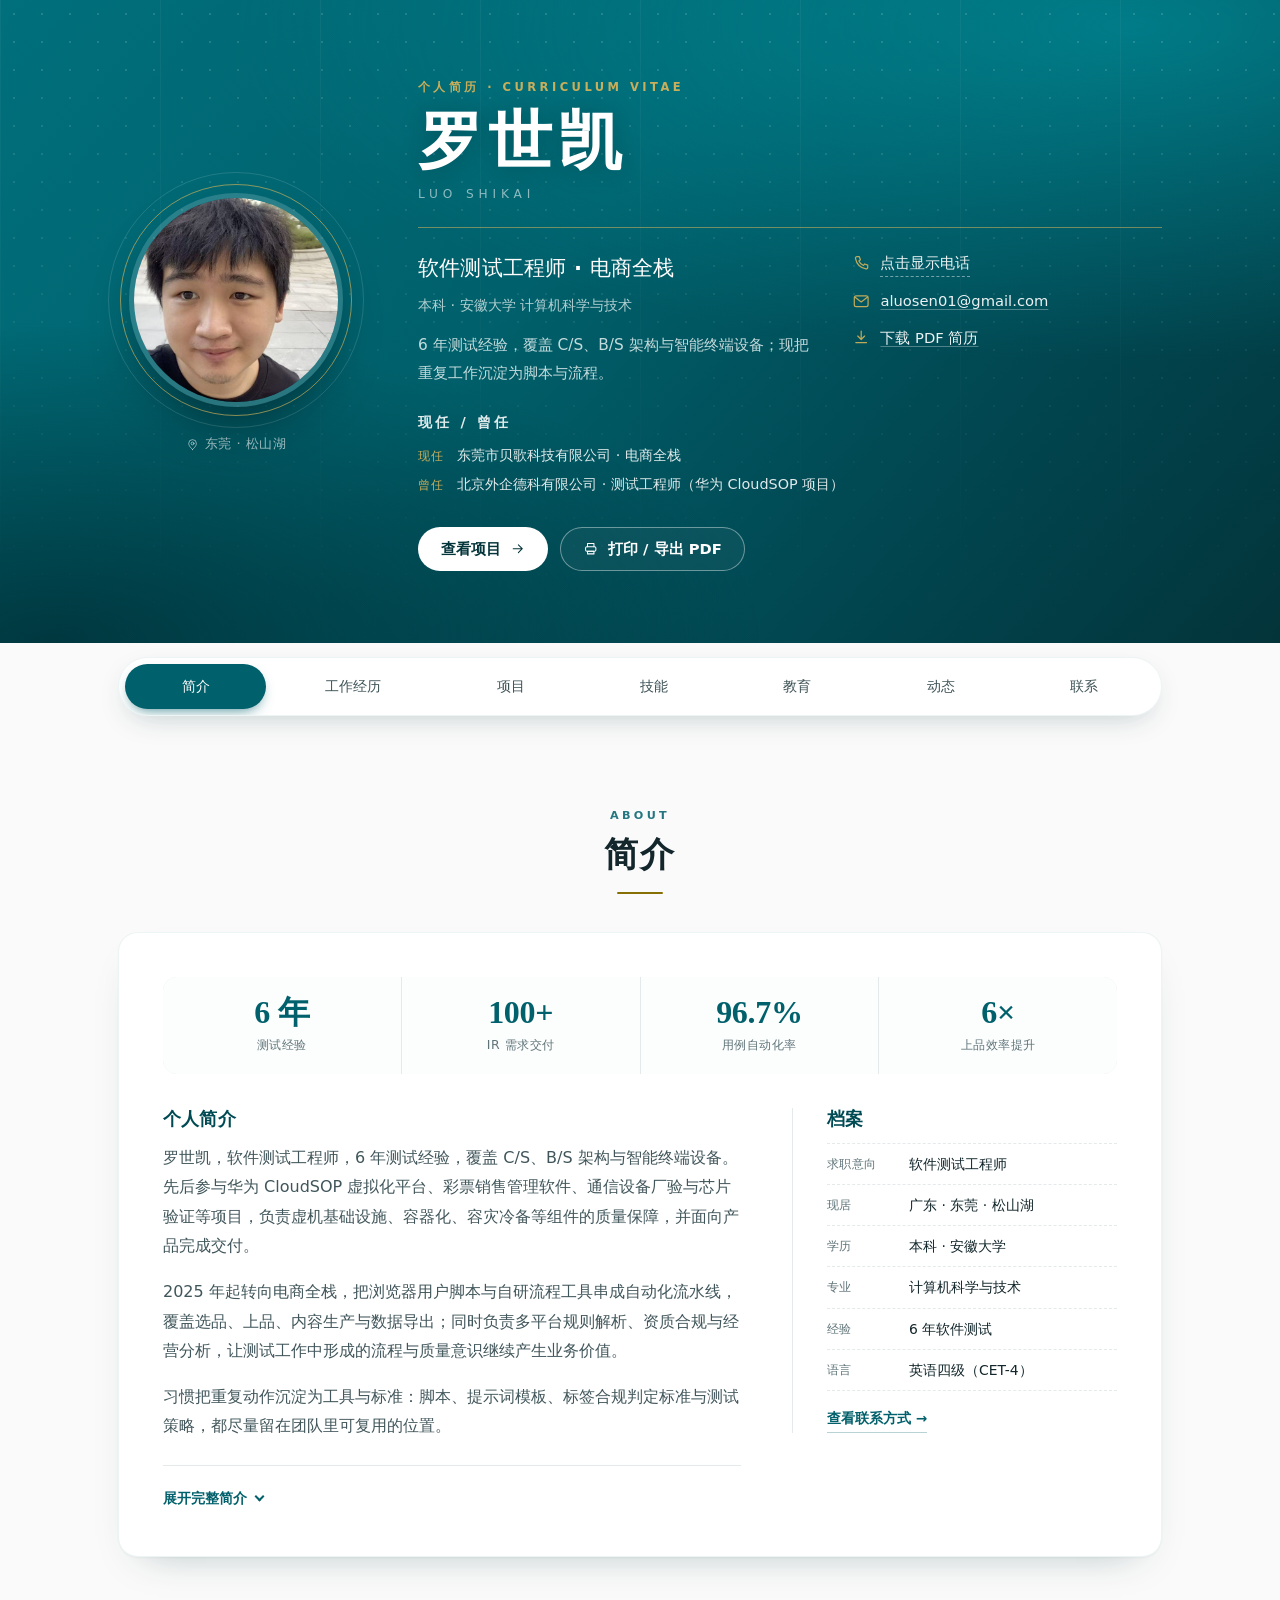
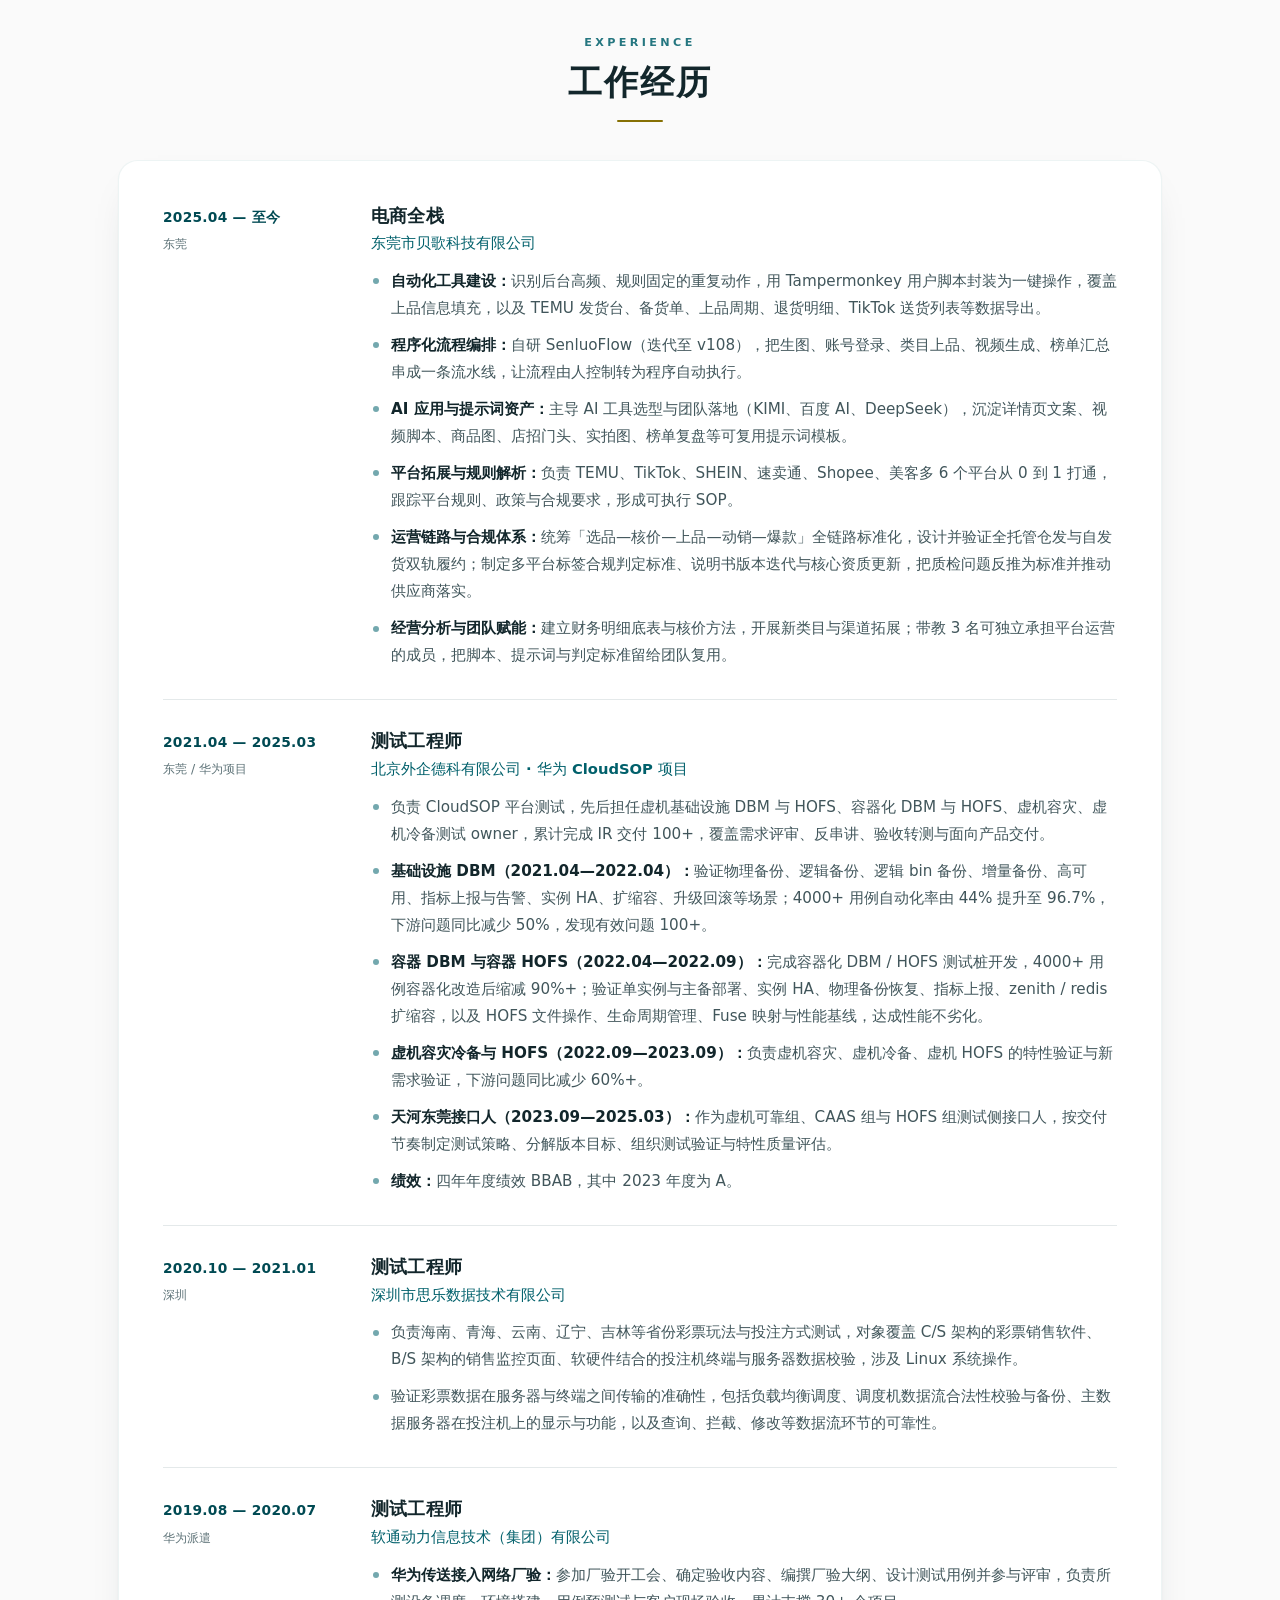
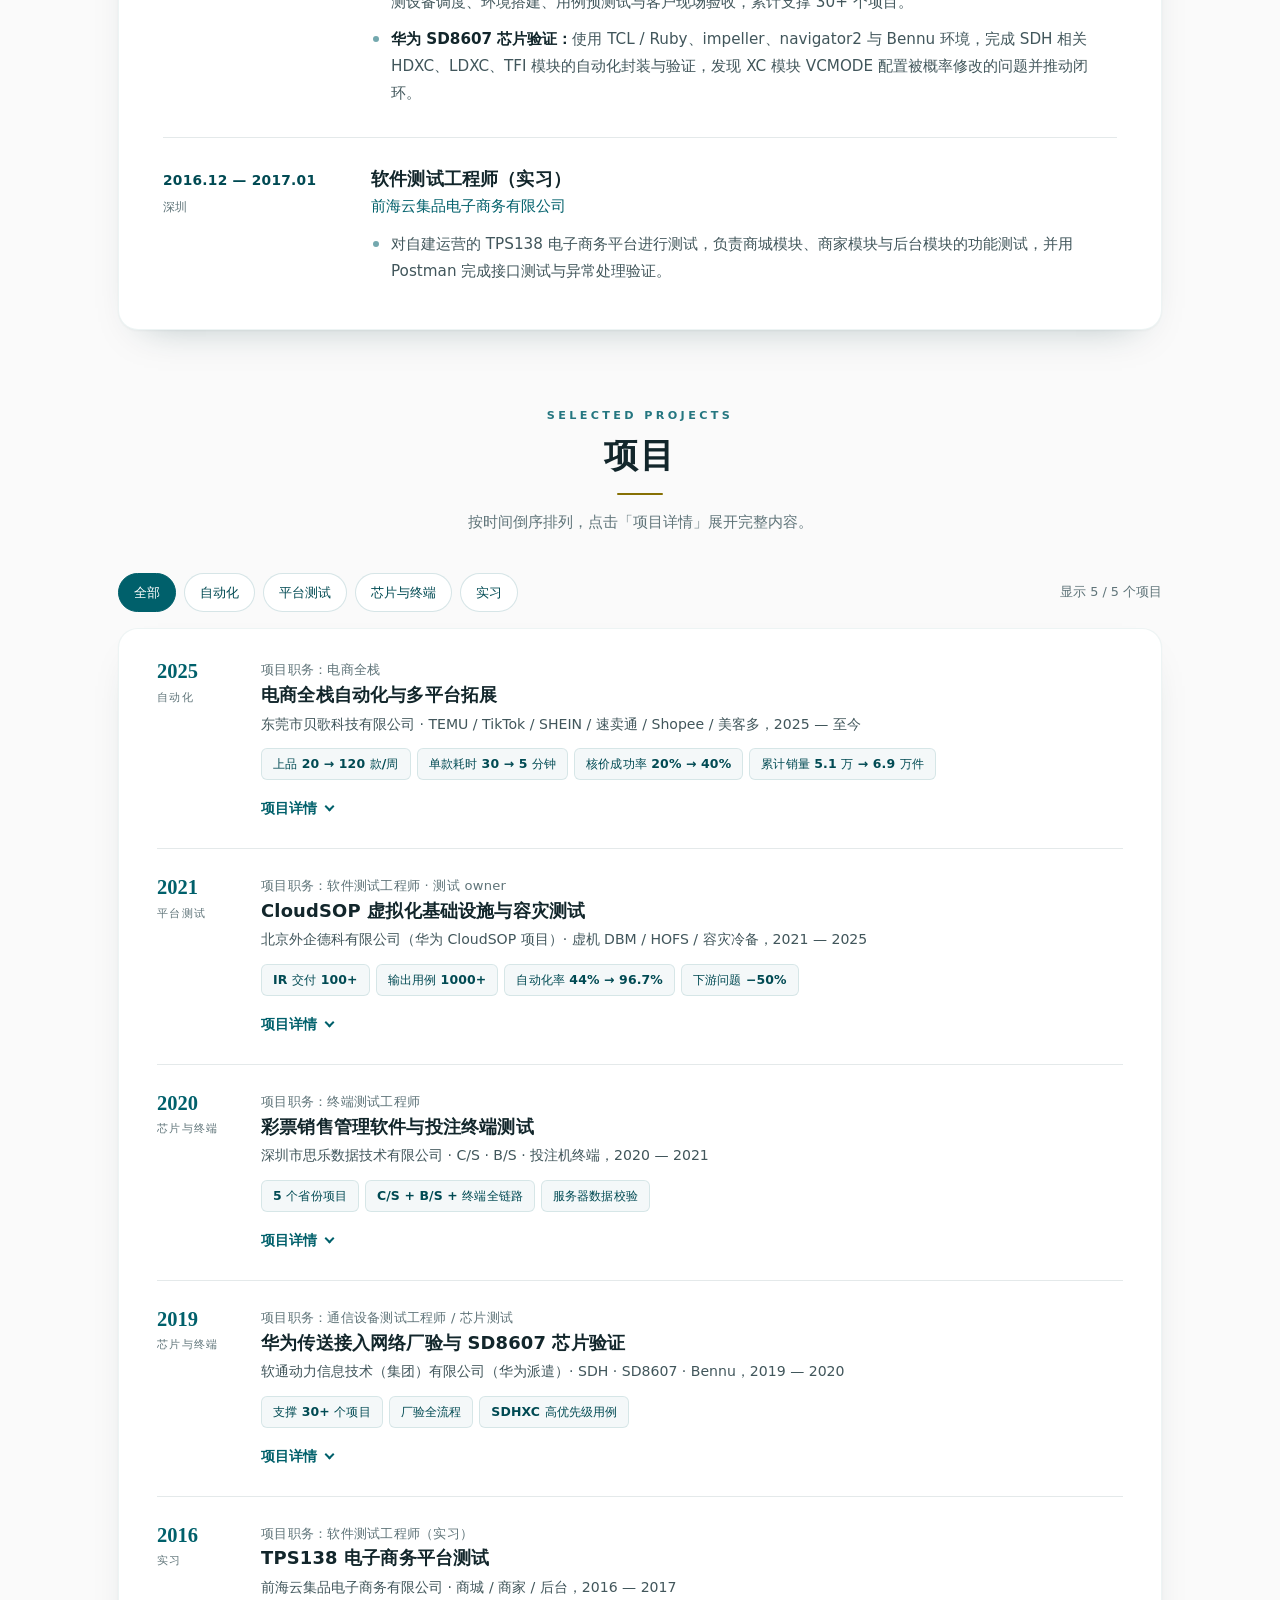
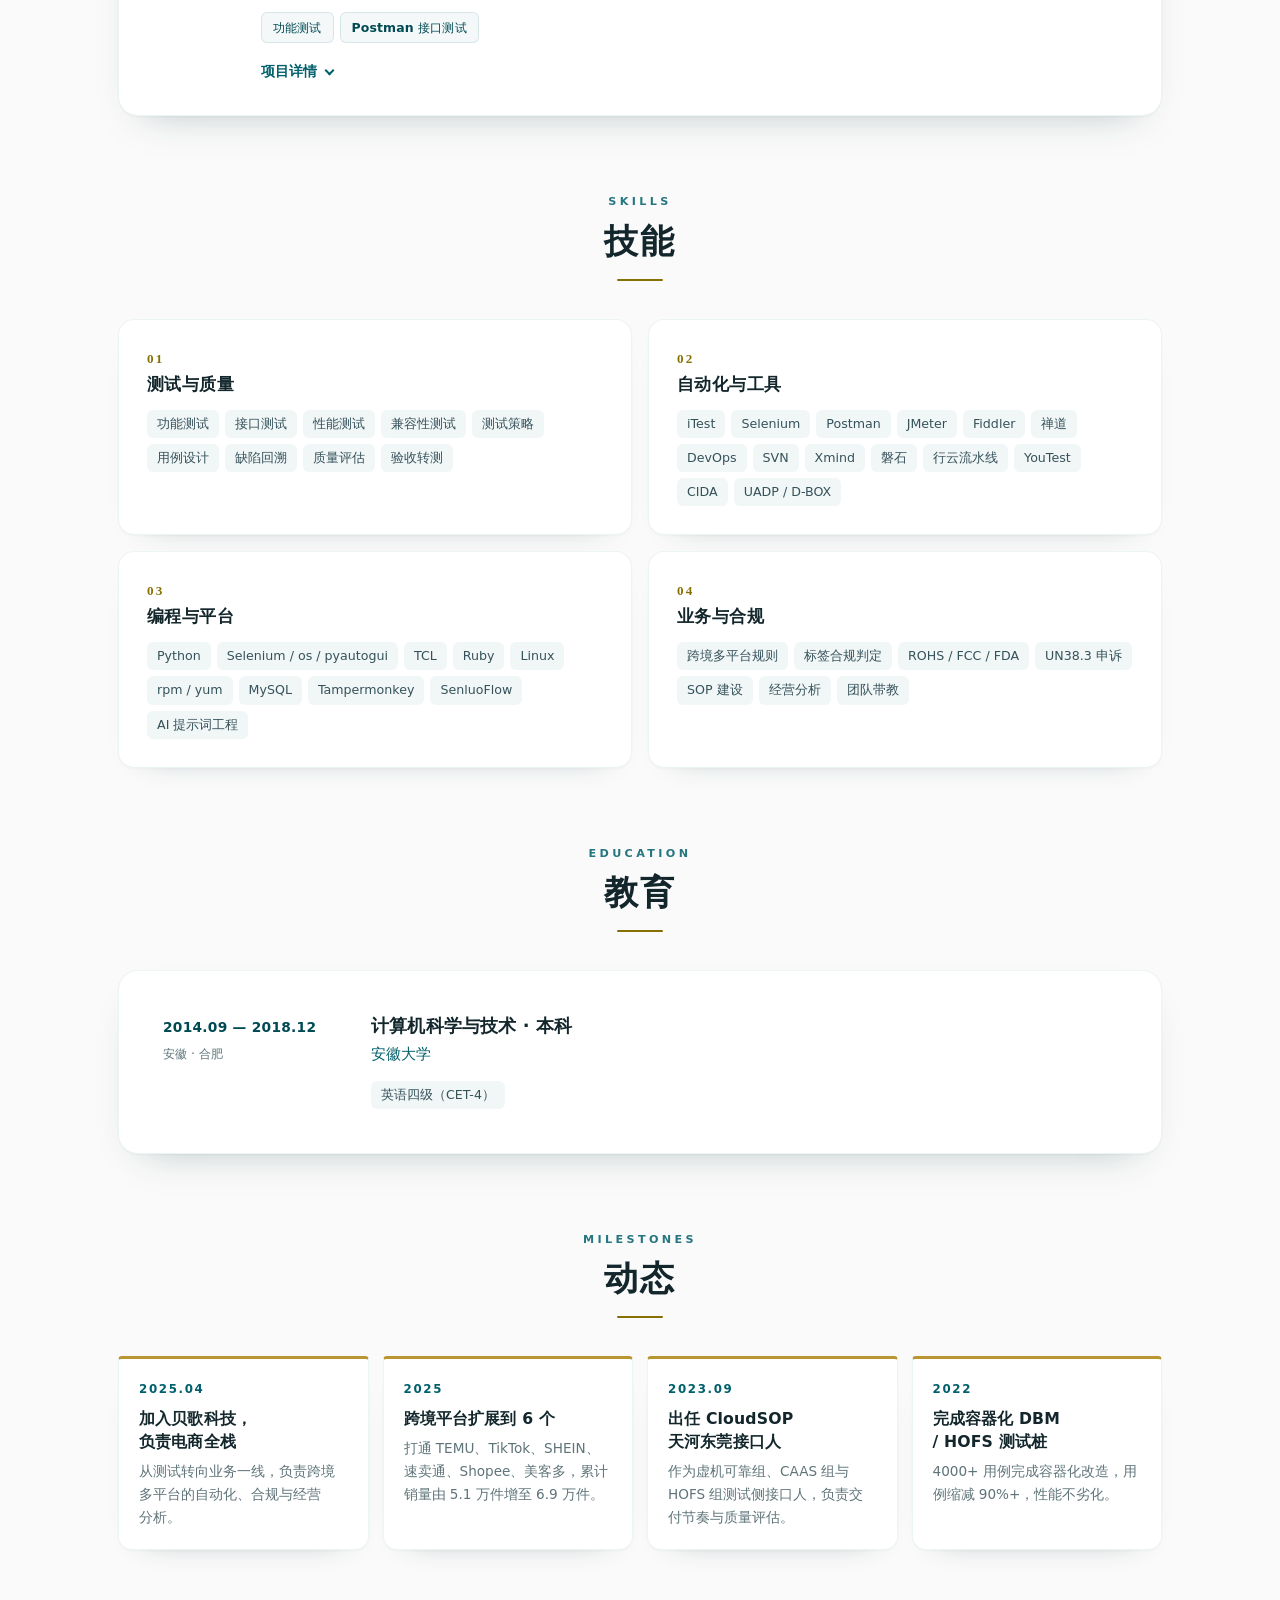
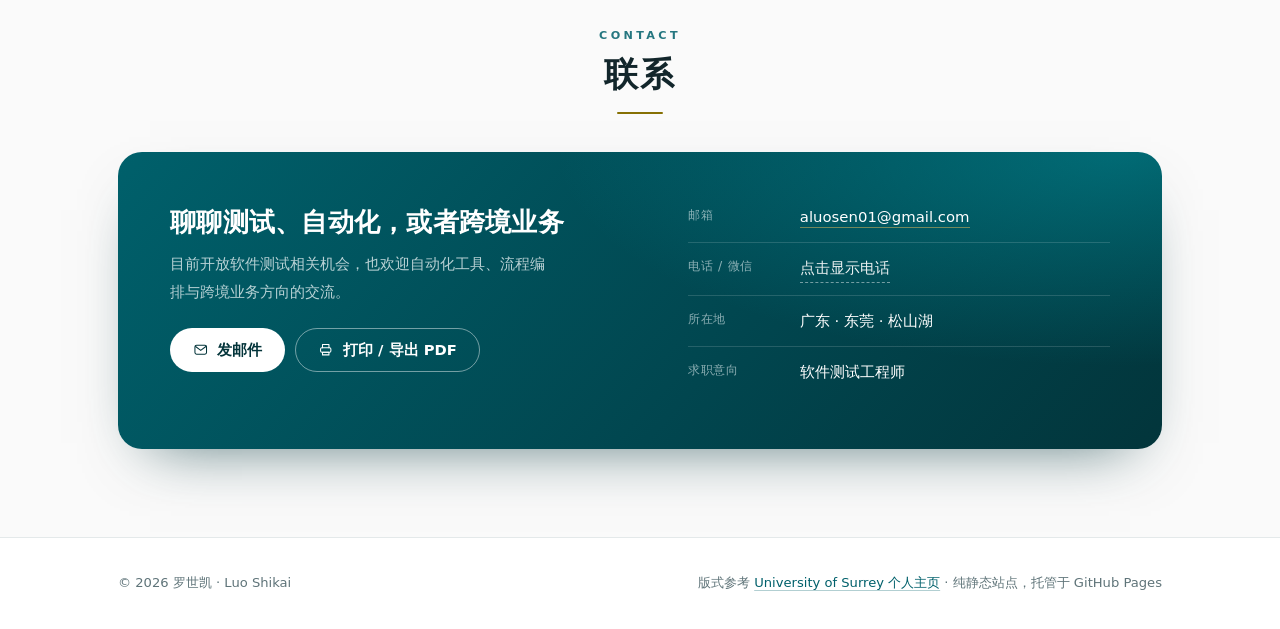
==== commit 3055c0bf: "Add portrait, publish helper, and quick-edit guide" ====
--- a/index.html
+++ b/index.html
@@ -37,7 +37,7 @@
   <div class="container hero__inner">
     <div class="hero__aside">
       <div class="portrait-wrap">
-        <img class="portrait" src="assets/portrait.svg" width="480" height="480" alt="罗世凯的头像">
+        <img class="portrait" src="assets/portrait.jpg" width="640" height="640" alt="罗世凯">
       </div>
       <p class="portrait-caption">
         <svg class="icon" viewBox="0 0 24 24" aria-hidden="true"><path d="M12 21s7-5.5 7-11a7 7 0 1 0-14 0c0 5.5 7 11 7 11Z"/><circle cx="12" cy="10" r="2.6"/></svg>
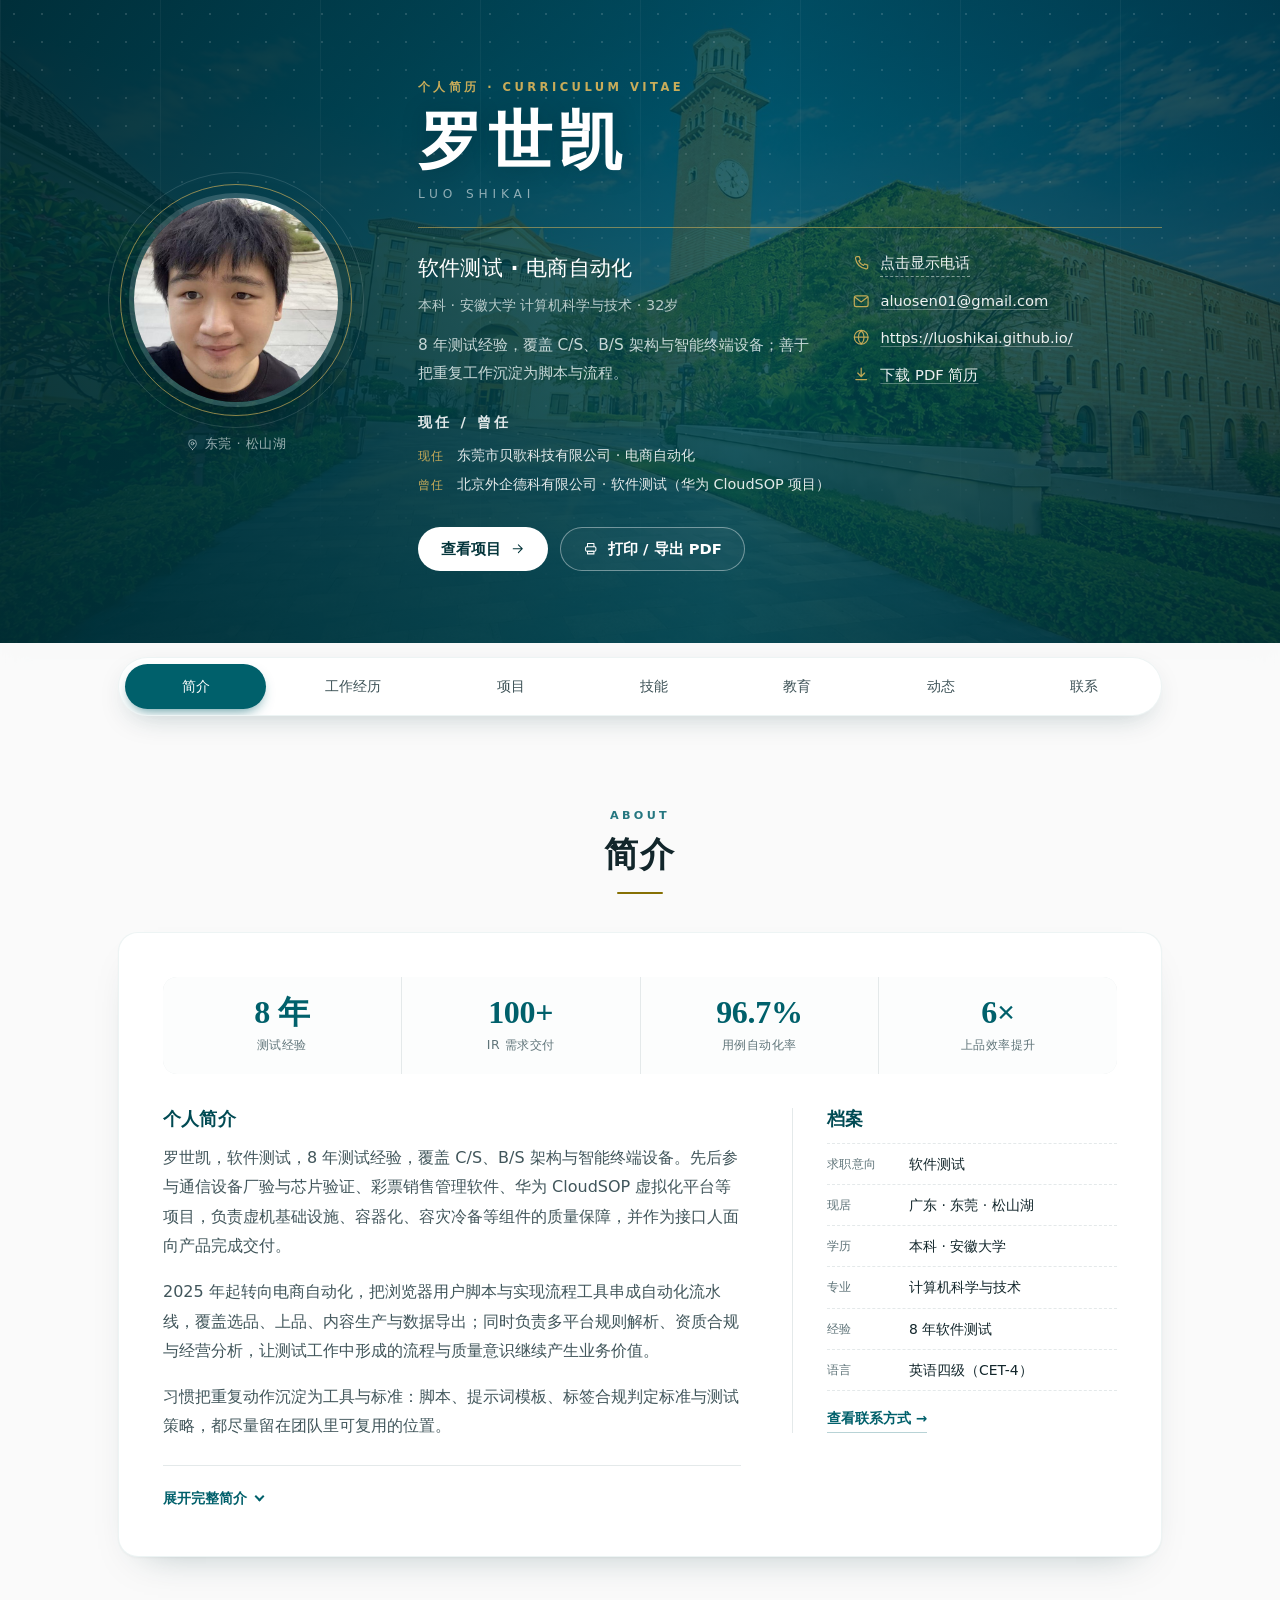
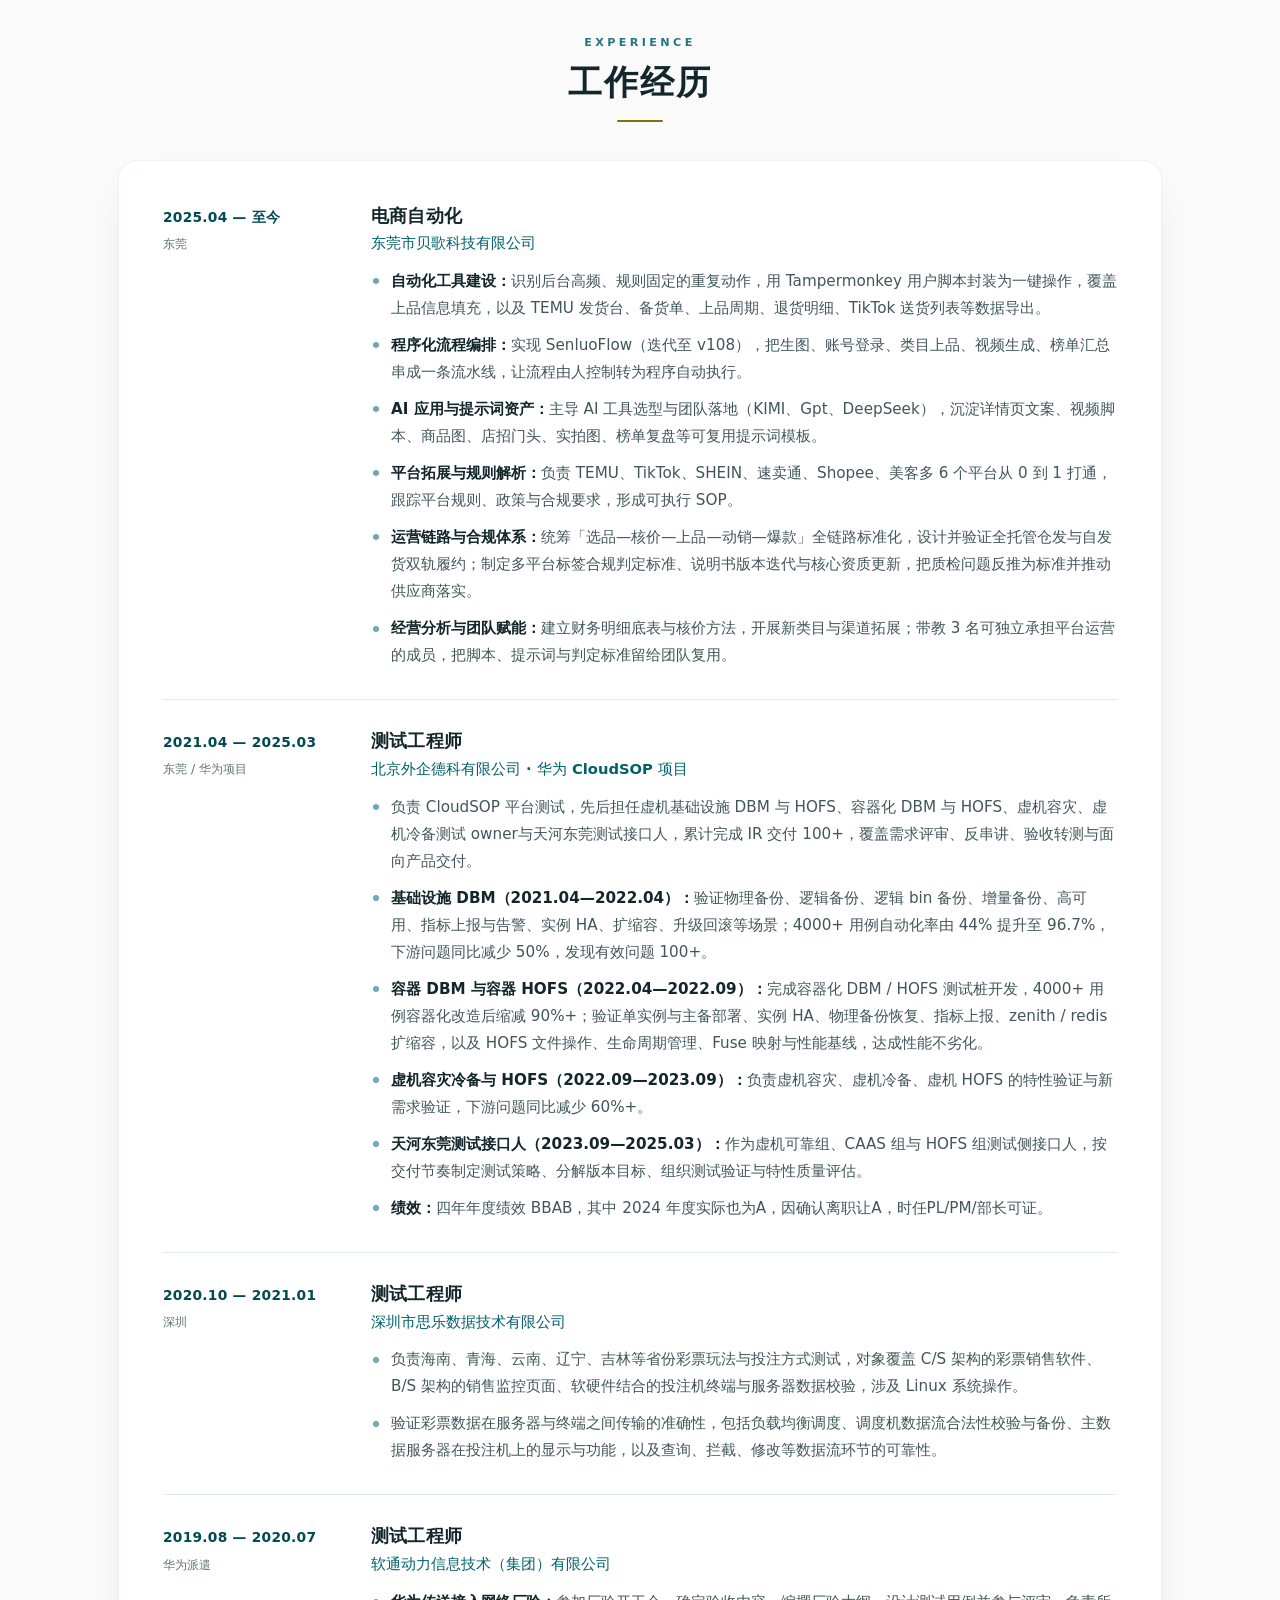
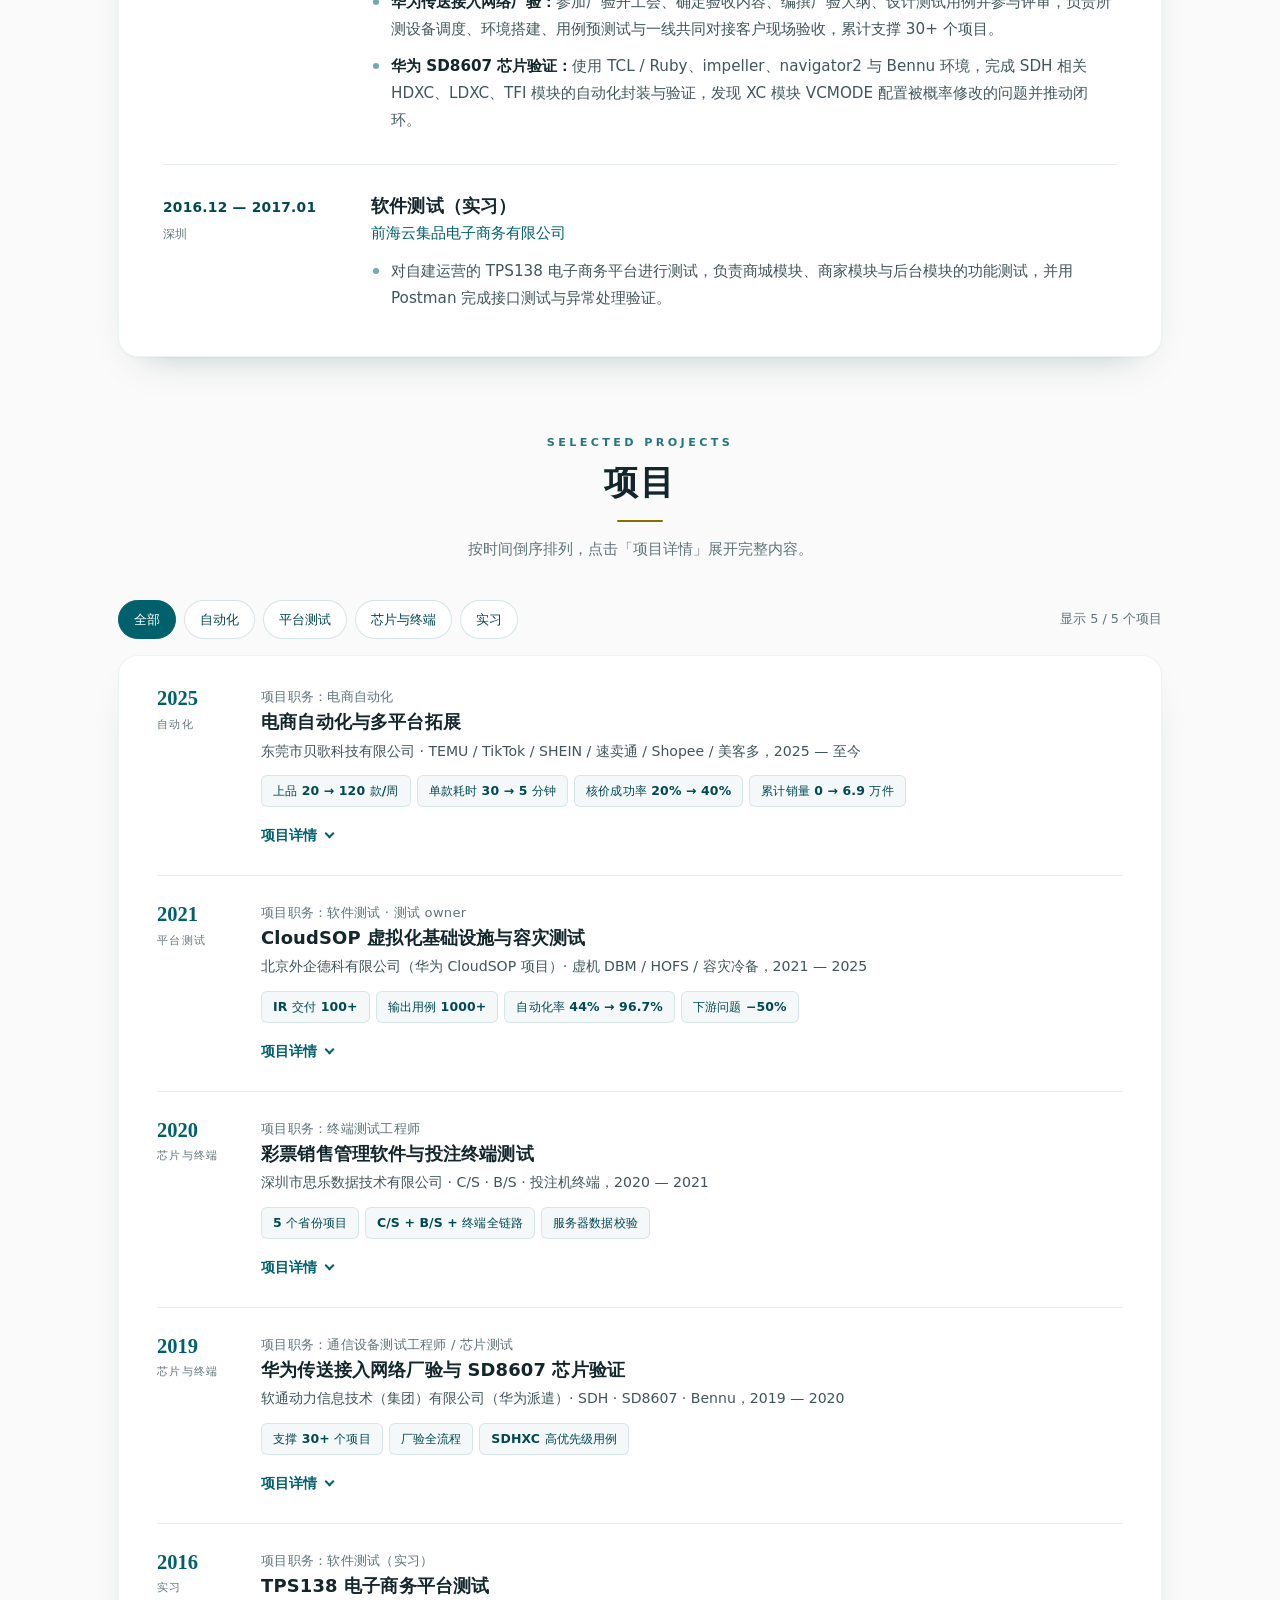
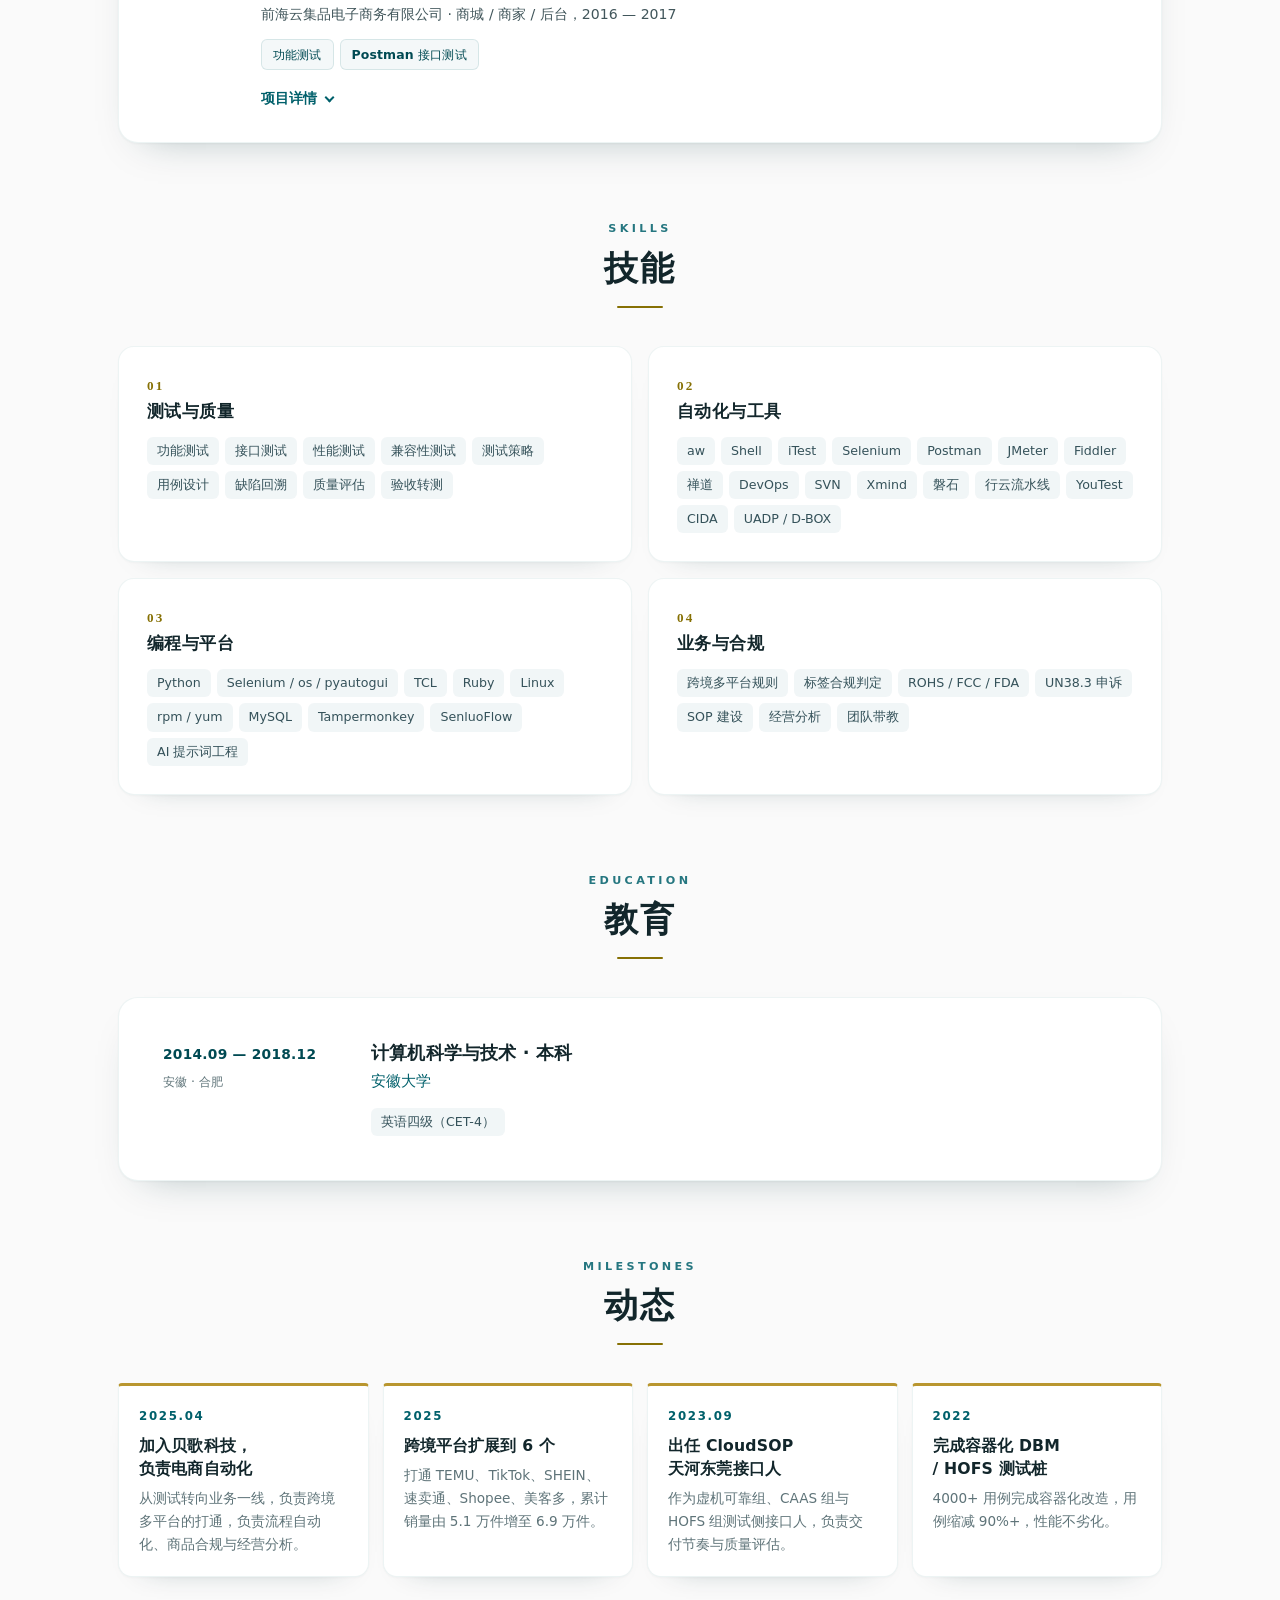
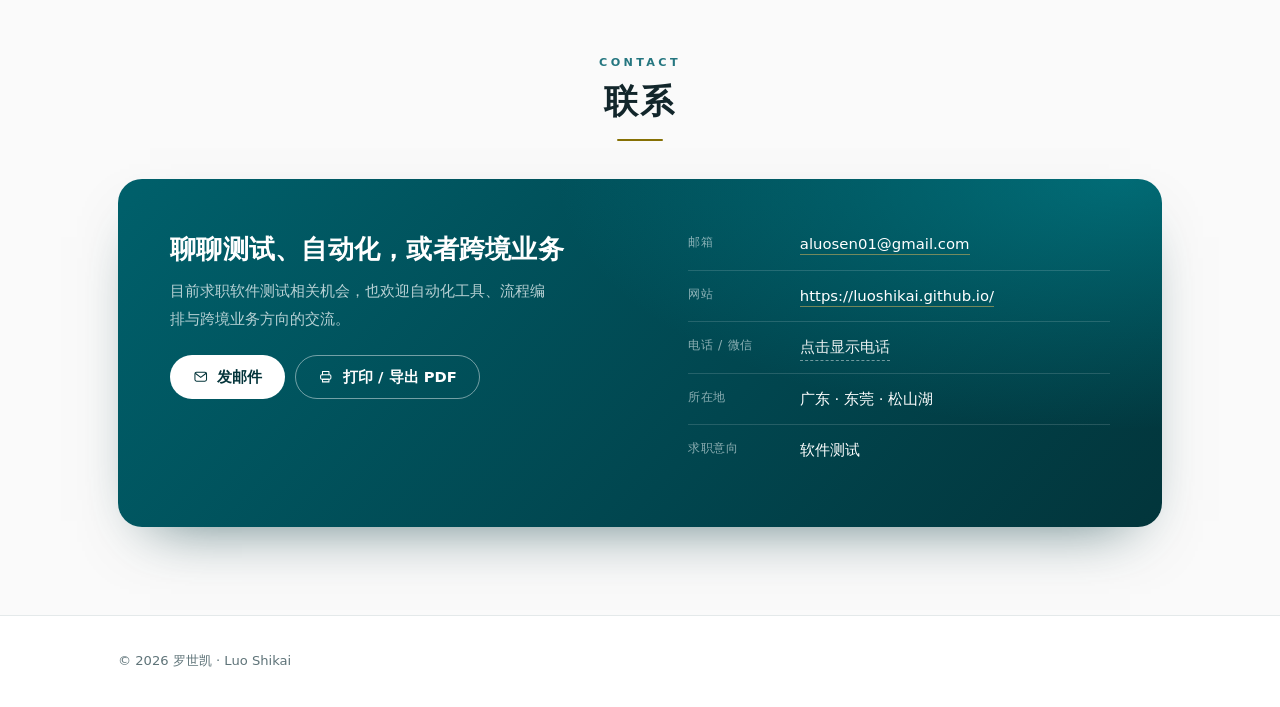
==== commit 9694b408: "Add website link to resume and PDF" ====
--- a/index.html
+++ b/index.html
@@ -3,13 +3,13 @@
 <head>
 <meta charset="utf-8">
 <meta name="viewport" content="width=device-width, initial-scale=1">
-<title>罗世凯 · 软件测试工程师｜个人简历</title>
-<meta name="description" content="罗世凯，软件测试工程师，6 年测试经验，覆盖 C/S、B/S 架构与智能终端设备；曾任华为 CloudSOP 虚机基础设施、容器化与容灾冷备测试 owner，现负责跨境电商全栈自动化。">
+<title>罗世凯 · 软件测试｜个人简历</title>
+<meta name="description" content="罗世凯，软件测试，8 年测试经验，覆盖 C/S、B/S 架构与智能终端设备；曾任华为 CloudSOP 虚机基础设施、容器化与容灾冷备测试 owner，现负责跨境电商自动化。">
 <meta name="author" content="罗世凯">
 <meta name="theme-color" content="#00606b">
 <meta property="og:type" content="profile">
-<meta property="og:title" content="罗世凯 · 软件测试工程师｜个人简历">
-<meta property="og:description" content="6 年测试经验：华为 CloudSOP 虚机基础设施与容灾冷备测试 owner；跨境电商全栈自动化与多平台拓展。">
+<meta property="og:title" content="罗世凯 · 软件测试｜个人简历">
+<meta property="og:description" content="8 年测试经验：华为 CloudSOP 虚机基础设施与容灾冷备测试 owner；跨境电商自动化与多平台拓展。">
 <meta property="og:locale" content="zh_CN">
 <link rel="icon" href="assets/favicon.svg" type="image/svg+xml">
 <link rel="stylesheet" href="assets/style.css">
@@ -21,7 +21,7 @@
   "name": "罗世凯",
   "alternateName": "Luo Shikai",
   "url": "https://luoshikai.github.io/",
-  "jobTitle": "软件测试工程师",
+  "jobTitle": "软件测试",
   "email": "mailto:aluosen01@gmail.com",
   "address": { "@type": "PostalAddress", "addressLocality": "东莞", "addressRegion": "广东", "addressCountry": "CN" },
   "alumniOf": { "@type": "CollegeOrUniversity", "name": "安徽大学" },
@@ -52,9 +52,9 @@
       <hr class="rule rule--strong">
       <div class="hero__meta">
         <div class="hero__role-block">
-          <p class="hero__role">软件测试工程师 · 电商全栈</p>
-          <p class="hero__degrees">本科 · 安徽大学 计算机科学与技术</p>
-          <p class="hero__pitch">6 年测试经验，覆盖 C/S、B/S 架构与智能终端设备；现把重复工作沉淀为脚本与流程。</p>
+          <p class="hero__role">软件测试 · 电商自动化</p>
+          <p class="hero__degrees">本科 · 安徽大学 计算机科学与技术 · 32岁</p>
+          <p class="hero__pitch">8 年测试经验，覆盖 C/S、B/S 架构与智能终端设备；善于把重复工作沉淀为脚本与流程。</p>
         </div>
         <ul class="contact-list">
           <li>
@@ -67,6 +67,10 @@
             <a href="mailto:aluosen01@gmail.com">aluosen01@gmail.com</a>
           </li>
           <li>
+            <svg class="icon" viewBox="0 0 24 24" aria-hidden="true"><circle cx="12" cy="12" r="9"/><path d="M3.5 12h17M12 3.2c2.5 2.4 3.8 5.4 3.8 8.8s-1.3 6.4-3.8 8.8c-2.5-2.4-3.8-5.4-3.8-8.8S9.5 5.6 12 3.2Z"/></svg>
+            <a href="https://luoshikai.github.io/" target="_blank" rel="noopener">https://luoshikai.github.io/</a>
+          </li>
+          <li class="contact-list__pdf">
             <svg class="icon" viewBox="0 0 24 24" aria-hidden="true"><path d="M12 4v11m0 0 4.5-4.5M12 15l-4.5-4.5"/><path d="M5 19h14"/></svg>
             <a href="assets/luo-shikai-resume.pdf" download>下载 PDF 简历</a>
           </li>
@@ -75,8 +79,8 @@
 
       <div class="hero__orgs">
         <p class="hero__orgs-title">现任 / 曾任</p>
-        <p><span class="org-label">现任</span>东莞市贝歌科技有限公司 · 电商全栈</p>
-        <p><span class="org-label">曾任</span>北京外企德科有限公司 · 测试工程师（华为 CloudSOP 项目）</p>
+        <p><span class="org-label">现任</span>东莞市贝歌科技有限公司 · 电商自动化</p>
+        <p><span class="org-label">曾任</span>北京外企德科有限公司 · 软件测试（华为 CloudSOP 项目）</p>
       </div>
 
       <div class="hero__actions">
@@ -120,7 +124,7 @@
       <div class="card reveal">
         <div class="stats" role="list">
           <div class="stat" role="listitem">
-            <p class="stat__num">6 年</p>
+            <p class="stat__num">8 年</p>
             <p class="stat__label">测试经验</p>
           </div>
           <div class="stat" role="listitem">
@@ -141,8 +145,8 @@
           <div class="about-main">
             <h3 class="card__title">个人简介</h3>
             <div class="prose">
-              <p>罗世凯，软件测试工程师，6 年测试经验，覆盖 C/S、B/S 架构与智能终端设备。先后参与华为 CloudSOP 虚拟化平台、彩票销售管理软件、通信设备厂验与芯片验证等项目，负责虚机基础设施、容器化、容灾冷备等组件的质量保障，并面向产品完成交付。</p>
-              <p>2025 年起转向电商全栈，把浏览器用户脚本与自研流程工具串成自动化流水线，覆盖选品、上品、内容生产与数据导出；同时负责多平台规则解析、资质合规与经营分析，让测试工作中形成的流程与质量意识继续产生业务价值。</p>
+              <p>罗世凯，软件测试，8 年测试经验，覆盖 C/S、B/S 架构与智能终端设备。先后参与通信设备厂验与芯片验证、彩票销售管理软件、华为 CloudSOP 虚拟化平台等项目，负责虚机基础设施、容器化、容灾冷备等组件的质量保障，并作为接口人面向产品完成交付。</p>
+              <p>2025 年起转向电商自动化，把浏览器用户脚本与实现流程工具串成自动化流水线，覆盖选品、上品、内容生产与数据导出；同时负责多平台规则解析、资质合规与经营分析，让测试工作中形成的流程与质量意识继续产生业务价值。</p>
               <p>习惯把重复动作沉淀为工具与标准：脚本、提示词模板、标签合规判定标准与测试策略，都尽量留在团队里可复用的位置。</p>
             </div>
 
@@ -163,11 +167,11 @@
           <aside class="about-facts" aria-label="关键信息">
             <h3 class="card__title">档案</h3>
             <dl>
-              <div><dt>求职意向</dt><dd>软件测试工程师</dd></div>
+              <div><dt>求职意向</dt><dd>软件测试</dd></div>
               <div><dt>现居</dt><dd>广东 · 东莞 · 松山湖</dd></div>
               <div><dt>学历</dt><dd>本科 · 安徽大学</dd></div>
               <div><dt>专业</dt><dd>计算机科学与技术</dd></div>
-              <div><dt>经验</dt><dd>6 年软件测试</dd></div>
+              <div><dt>经验</dt><dd>8 年软件测试</dd></div>
               <div><dt>语言</dt><dd>英语四级（CET-4）</dd></div>
             </dl>
             <a class="about-facts__link" href="#contact">查看联系方式<span aria-hidden="true"> →</span></a>
@@ -192,12 +196,12 @@
             <p class="job__where">东莞</p>
           </div>
           <div class="job__main">
-            <h3 class="job__title">电商全栈</h3>
+            <h3 class="job__title">电商自动化</h3>
             <p class="job__org">东莞市贝歌科技有限公司</p>
             <ul class="bullets">
               <li><strong>自动化工具建设：</strong>识别后台高频、规则固定的重复动作，用 Tampermonkey 用户脚本封装为一键操作，覆盖上品信息填充，以及 TEMU 发货台、备货单、上品周期、退货明细、TikTok 送货列表等数据导出。</li>
-              <li><strong>程序化流程编排：</strong>自研 SenluoFlow（迭代至 v108），把生图、账号登录、类目上品、视频生成、榜单汇总串成一条流水线，让流程由人控制转为程序自动执行。</li>
-              <li><strong>AI 应用与提示词资产：</strong>主导 AI 工具选型与团队落地（KIMI、百度 AI、DeepSeek），沉淀详情页文案、视频脚本、商品图、店招门头、实拍图、榜单复盘等可复用提示词模板。</li>
+              <li><strong>程序化流程编排：</strong>实现 SenluoFlow（迭代至 v108），把生图、账号登录、类目上品、视频生成、榜单汇总串成一条流水线，让流程由人控制转为程序自动执行。</li>
+              <li><strong>AI 应用与提示词资产：</strong>主导 AI 工具选型与团队落地（KIMI、Gpt、DeepSeek），沉淀详情页文案、视频脚本、商品图、店招门头、实拍图、榜单复盘等可复用提示词模板。</li>
               <li><strong>平台拓展与规则解析：</strong>负责 TEMU、TikTok、SHEIN、速卖通、Shopee、美客多 6 个平台从 0 到 1 打通，跟踪平台规则、政策与合规要求，形成可执行 SOP。</li>
               <li><strong>运营链路与合规体系：</strong>统筹「选品—核价—上品—动销—爆款」全链路标准化，设计并验证全托管仓发与自发货双轨履约；制定多平台标签合规判定标准、说明书版本迭代与核心资质更新，把质检问题反推为标准并推动供应商落实。</li>
               <li><strong>经营分析与团队赋能：</strong>建立财务明细底表与核价方法，开展新类目与渠道拓展；带教 3 名可独立承担平台运营的成员，把脚本、提示词与判定标准留给团队复用。</li>
@@ -214,12 +218,12 @@
             <h3 class="job__title">测试工程师</h3>
             <p class="job__org">北京外企德科有限公司 · 华为 CloudSOP 项目</p>
             <ul class="bullets">
-              <li>负责 CloudSOP 平台测试，先后担任虚机基础设施 DBM 与 HOFS、容器化 DBM 与 HOFS、虚机容灾、虚机冷备测试 owner，累计完成 IR 交付 100+，覆盖需求评审、反串讲、验收转测与面向产品交付。</li>
+              <li>负责 CloudSOP 平台测试，先后担任虚机基础设施 DBM 与 HOFS、容器化 DBM 与 HOFS、虚机容灾、虚机冷备测试 owner与天河东莞测试接口人，累计完成 IR 交付 100+，覆盖需求评审、反串讲、验收转测与面向产品交付。</li>
               <li><strong>基础设施 DBM（2021.04—2022.04）：</strong>验证物理备份、逻辑备份、逻辑 bin 备份、增量备份、高可用、指标上报与告警、实例 HA、扩缩容、升级回滚等场景；4000+ 用例自动化率由 44% 提升至 96.7%，下游问题同比减少 50%，发现有效问题 100+。</li>
               <li><strong>容器 DBM 与容器 HOFS（2022.04—2022.09）：</strong>完成容器化 DBM / HOFS 测试桩开发，4000+ 用例容器化改造后缩减 90%+；验证单实例与主备部署、实例 HA、物理备份恢复、指标上报、zenith / redis 扩缩容，以及 HOFS 文件操作、生命周期管理、Fuse 映射与性能基线，达成性能不劣化。</li>
               <li><strong>虚机容灾冷备与 HOFS（2022.09—2023.09）：</strong>负责虚机容灾、虚机冷备、虚机 HOFS 的特性验证与新需求验证，下游问题同比减少 60%+。</li>
-              <li><strong>天河东莞接口人（2023.09—2025.03）：</strong>作为虚机可靠组、CAAS 组与 HOFS 组测试侧接口人，按交付节奏制定测试策略、分解版本目标、组织测试验证与特性质量评估。</li>
-              <li><strong>绩效：</strong>四年年度绩效 BBAB，其中 2023 年度为 A。</li>
+              <li><strong>天河东莞测试接口人（2023.09—2025.03）：</strong>作为虚机可靠组、CAAS 组与 HOFS 组测试侧接口人，按交付节奏制定测试策略、分解版本目标、组织测试验证与特性质量评估。</li>
+              <li><strong>绩效：</strong>四年年度绩效 BBAB，其中 2024 年度实际也为A，因确认离职让A，时任PL/PM/部长可证。</li>
             </ul>
           </div>
         </article>
@@ -248,7 +252,7 @@
             <h3 class="job__title">测试工程师</h3>
             <p class="job__org">软通动力信息技术（集团）有限公司</p>
             <ul class="bullets">
-              <li><strong>华为传送接入网络厂验：</strong>参加厂验开工会、确定验收内容、编撰厂验大纲、设计测试用例并参与评审，负责所测设备调度、环境搭建、用例预测试与客户现场验收，累计支撑 30+ 个项目。</li>
+              <li><strong>华为传送接入网络厂验：</strong>参加厂验开工会、确定验收内容、编撰厂验大纲、设计测试用例并参与评审，负责所测设备调度、环境搭建、用例预测试与一线共同对接客户现场验收，累计支撑 30+ 个项目。</li>
               <li><strong>华为 SD8607 芯片验证：</strong>使用 TCL / Ruby、impeller、navigator2 与 Bennu 环境，完成 SDH 相关 HDXC、LDXC、TFI 模块的自动化封装与验证，发现 XC 模块 VCMODE 配置被概率修改的问题并推动闭环。</li>
             </ul>
           </div>
@@ -260,7 +264,7 @@
             <p class="job__where">深圳</p>
           </div>
           <div class="job__main">
-            <h3 class="job__title">软件测试工程师（实习）</h3>
+            <h3 class="job__title">软件测试（实习）</h3>
             <p class="job__org">前海云集品电子商务有限公司</p>
             <ul class="bullets">
               <li>对自建运营的 TPS138 电子商务平台进行测试，负责商城模块、商家模块与后台模块的功能测试，并用 Postman 完成接口测试与异常处理验证。</li>
@@ -298,24 +302,24 @@
             <p class="pub__cat">自动化</p>
           </div>
           <div class="pub__body">
-            <p class="pub__role">项目职务：电商全栈</p>
-            <h3 class="pub__title">电商全栈自动化与多平台拓展</h3>
+            <p class="pub__role">项目职务：电商自动化</p>
+            <h3 class="pub__title">电商自动化与多平台拓展</h3>
             <p class="pub__venue">东莞市贝歌科技有限公司 · TEMU / TikTok / SHEIN / 速卖通 / Shopee / 美客多，2025 — 至今</p>
             <ul class="metrics">
               <li>上品 20 → 120 款/周</li>
               <li>单款耗时 30 → 5 分钟</li>
               <li>核价成功率 20% → 40%</li>
-              <li>累计销量 5.1 万 → 6.9 万件</li>
+              <li>累计销量 0 → 6.9 万件</li>
             </ul>
             <details class="disclosure disclosure--tight">
               <summary>项目详情</summary>
               <ul class="bullets">
-                <li>自研 6 个 Tampermonkey 脚本，覆盖上品填充与五类数据导出，使数据从手工抄写变为一键导出，并为备货与财务分析提供底表。</li>
-                <li>自研 SenluoFlow（迭代至 v108），串联生图、登录、上品、视频、榜单 5 个环节；沉淀 6 类提示词资产，图文与视频产能不再依赖外部采购。</li>
+                <li>实现 6 个 Tampermonkey 脚本，覆盖上品填充与五类数据导出，使数据从手工抄写变为一键导出，并为备货与财务分析提供底表。</li>
+                <li>实现 SenluoFlow（迭代至 v108），串联生图、登录、上品、视频、榜单 5 个环节；沉淀 6 类提示词资产，图文与视频产能不再依赖外部采购。</li>
                 <li>平台从 1 个扩展到 6 个；打通 TEMU（ROHS / EMC）与 SHEIN（PCCS / SDCO）欧区资质。</li>
                 <li>建立 4 平台标签合规方法论；说明书迭代 2 次；完成 ROHS、POPs-SCCP、FCC SDoC、FDA 资质全量更新；UN38.3 申诉一次通过，解除 6,000 元冻结。</li>
-                <li>涂料渠道从 0 拓至 8 个，自研 BeiGeFlow 图文自动发布；完成 11 款 SKC 基线、52 页中英宣传册与独立站。</li>
-                <li>带出 3 名可独立承担平台运营的成员；脚本、提示词、判定标准均交给团队复用。</li>
+                <li>涂料渠道从 0 拓至 8 个，实现 BeiGeFlow 图文自动发布；完成 11 款 SKC 基线、52 页中英宣传册与独立站。</li>
+                <li>带出 4 名可独立承担平台运营的成员；脚本、提示词、判定标准均交给团队复用。</li>
               </ul>
             </details>
           </div>
@@ -327,7 +331,7 @@
             <p class="pub__cat">平台测试</p>
           </div>
           <div class="pub__body">
-            <p class="pub__role">项目职务：软件测试工程师 · 测试 owner</p>
+            <p class="pub__role">项目职务：软件测试 · 测试 owner</p>
             <h3 class="pub__title">CloudSOP 虚拟化基础设施与容灾测试</h3>
             <p class="pub__venue">北京外企德科有限公司（华为 CloudSOP 项目）· 虚机 DBM / HOFS / 容灾冷备，2021 — 2025</p>
             <ul class="metrics">
@@ -404,7 +408,7 @@
             <p class="pub__cat">实习</p>
           </div>
           <div class="pub__body">
-            <p class="pub__role">项目职务：软件测试工程师（实习）</p>
+            <p class="pub__role">项目职务：软件测试（实习）</p>
             <h3 class="pub__title">TPS138 电子商务平台测试</h3>
             <p class="pub__venue">前海云集品电子商务有限公司 · 商城 / 商家 / 后台，2016 — 2017</p>
             <ul class="metrics">
@@ -445,7 +449,7 @@
           <p class="skill__num">02</p>
           <h3>自动化与工具</h3>
           <ul class="tags">
-            <li>iTest</li><li>Selenium</li><li>Postman</li><li>JMeter</li><li>Fiddler</li>
+            <li>aw</li><li>Shell</li><li>iTest</li><li>Selenium</li><li>Postman</li><li>JMeter</li><li>Fiddler</li>
             <li>禅道</li><li>DevOps</li><li>SVN</li><li>Xmind</li><li>磐石</li>
             <li>行云流水线</li><li>YouTest</li><li>CIDA</li><li>UADP / D-BOX</li>
           </ul>
@@ -508,8 +512,8 @@
       <div class="news-grid">
         <article class="news reveal">
           <p class="news__date">2025.04</p>
-          <h3>加入贝歌科技，负责电商全栈</h3>
-          <p>从测试转向业务一线，负责跨境多平台的自动化、合规与经营分析。</p>
+          <h3>加入贝歌科技，负责电商自动化</h3>
+          <p>从测试转向业务一线，负责跨境多平台的打通，负责流程自动化、商品合规与经营分析。</p>
         </article>
         <article class="news reveal">
           <p class="news__date">2025</p>
@@ -541,7 +545,7 @@
       <div class="contact-card reveal">
         <div class="contact-card__main">
           <h3>聊聊测试、自动化，或者跨境业务</h3>
-          <p>目前开放软件测试相关机会，也欢迎自动化工具、流程编排与跨境业务方向的交流。</p>
+          <p>目前求职软件测试相关机会，也欢迎自动化工具、流程编排与跨境业务方向的交流。</p>
           <div class="contact-card__actions">
             <a class="btn btn--light" href="mailto:aluosen01@gmail.com">
               <svg class="icon" viewBox="0 0 24 24" aria-hidden="true"><rect x="3" y="5" width="18" height="14" rx="2.5"/><path d="m4 7 8 6 8-6"/></svg>
@@ -559,6 +563,10 @@
             <dd><a href="mailto:aluosen01@gmail.com">aluosen01@gmail.com</a></dd>
           </div>
           <div>
+            <dt>网站</dt>
+            <dd><a href="https://luoshikai.github.io/" target="_blank" rel="noopener">https://luoshikai.github.io/</a></dd>
+          </div>
+          <div>
             <dt>电话 / 微信</dt>
             <dd>
               <button type="button" class="tel-reveal" data-tel="13145950400">点击显示电话</button>
@@ -571,7 +579,7 @@
           </div>
           <div>
             <dt>求职意向</dt>
-            <dd>软件测试工程师</dd>
+            <dd>软件测试</dd>
           </div>
         </dl>
       </div>
@@ -583,7 +591,6 @@
 <footer class="site-footer">
   <div class="container site-footer__inner">
     <p>© <span data-year>2026</span> 罗世凯 · Luo Shikai</p>
-    <p>版式参考 <a href="https://www.surrey.ac.uk/people/tao-xiang" rel="noopener" target="_blank">University of Surrey 个人主页</a> · 纯静态站点，托管于 GitHub Pages</p>
   </div>
 </footer>
 
--- a/assets/style.css
+++ b/assets/style.css
@@ -1,6 +1,7 @@
 /* ==========================================================================
-   缃椾笘鍑?路 涓汉绠€鍘?   鐗堝紡鍙傝€冿細University of Surrey staff profile (stone blue #00606b + mustard)
-   绾潤鎬併€佹棤澶栭儴璇锋眰锛岀洿鎺ョ敱 GitHub Pages 鎵樼
+   罗世凯 · 个人简历
+   版式参考：University of Surrey staff profile (stone blue #00606b + mustard)
+   纯静态、无外部请求，直接由 GitHub Pages 托管
    ========================================================================== */
 
 /* ---------- 1. Tokens ---------- */
@@ -117,10 +118,14 @@
   isolation: isolate;
   overflow: hidden;
   color: #eef6f6;
-  background:
-    radial-gradient(120% 90% at 88% 4%, rgba(0, 160, 173, 0.55), transparent 58%),
-    radial-gradient(90% 80% at 4% 100%, rgba(0, 32, 38, 0.65), transparent 62%),
-    linear-gradient(132deg, #00707c 0%, #00606b 42%, #014650 74%, #03343a 100%);
+  background-color: #03343a;
+  background-image:
+    linear-gradient(96deg, rgba(0, 43, 50, 0.93) 0%, rgba(0, 58, 66, 0.88) 30%, rgba(0, 74, 83, 0.78) 58%, rgba(0, 47, 55, 0.8) 100%),
+    linear-gradient(180deg, rgba(1, 32, 38, 0.42) 0%, rgba(1, 32, 38, 0.12) 38%, rgba(1, 32, 38, 0.62) 100%),
+    url("banner.jpg");
+  background-position: center, center, center 44%;
+  background-size: cover, cover, cover;
+  background-repeat: no-repeat;
 }
 
 .hero__pattern {
@@ -138,7 +143,7 @@
 .hero__inner {
   display: grid;
   grid-template-columns: minmax(0, 236px) minmax(0, 1fr);
-  gap: clamp(32px, 5vw, 68px);
+  gap: clamp(32px, 5vw, 64px);
   align-items: center;
   padding-block: clamp(44px, 6vw, 78px) clamp(42px, 6vw, 72px);
 }
@@ -969,6 +974,13 @@
   body { font-size: 15.5px; }
 
   .hero__inner { grid-template-columns: minmax(0, 1fr); gap: 26px; padding-block: 34px 38px; }
+  .hero {
+    background-image:
+      linear-gradient(96deg, rgba(0, 43, 50, 0.94) 0%, rgba(0, 58, 66, 0.9) 32%, rgba(0, 74, 83, 0.82) 64%, rgba(0, 47, 55, 0.86) 100%),
+      linear-gradient(180deg, rgba(1, 32, 38, 0.46) 0%, rgba(1, 32, 38, 0.16) 38%, rgba(1, 32, 38, 0.66) 100%),
+      url("banner-1100.jpg");
+    background-position: center, center, 50% 44%;
+  }
   .hero__aside { display: flex; align-items: center; gap: 18px; text-align: left; }
   .portrait-wrap { width: 100px; margin: 0; flex: none; }
   .portrait-caption { margin-top: 0; }
@@ -1030,7 +1042,7 @@
   .skip-link,
   .contact-card__actions,
   #news,
-  .contact-list li:last-child,
+  .contact-list__pdf,
   .disclosure > summary { display: none !important; }
 
   .container { max-width: none; padding-inline: 0; }
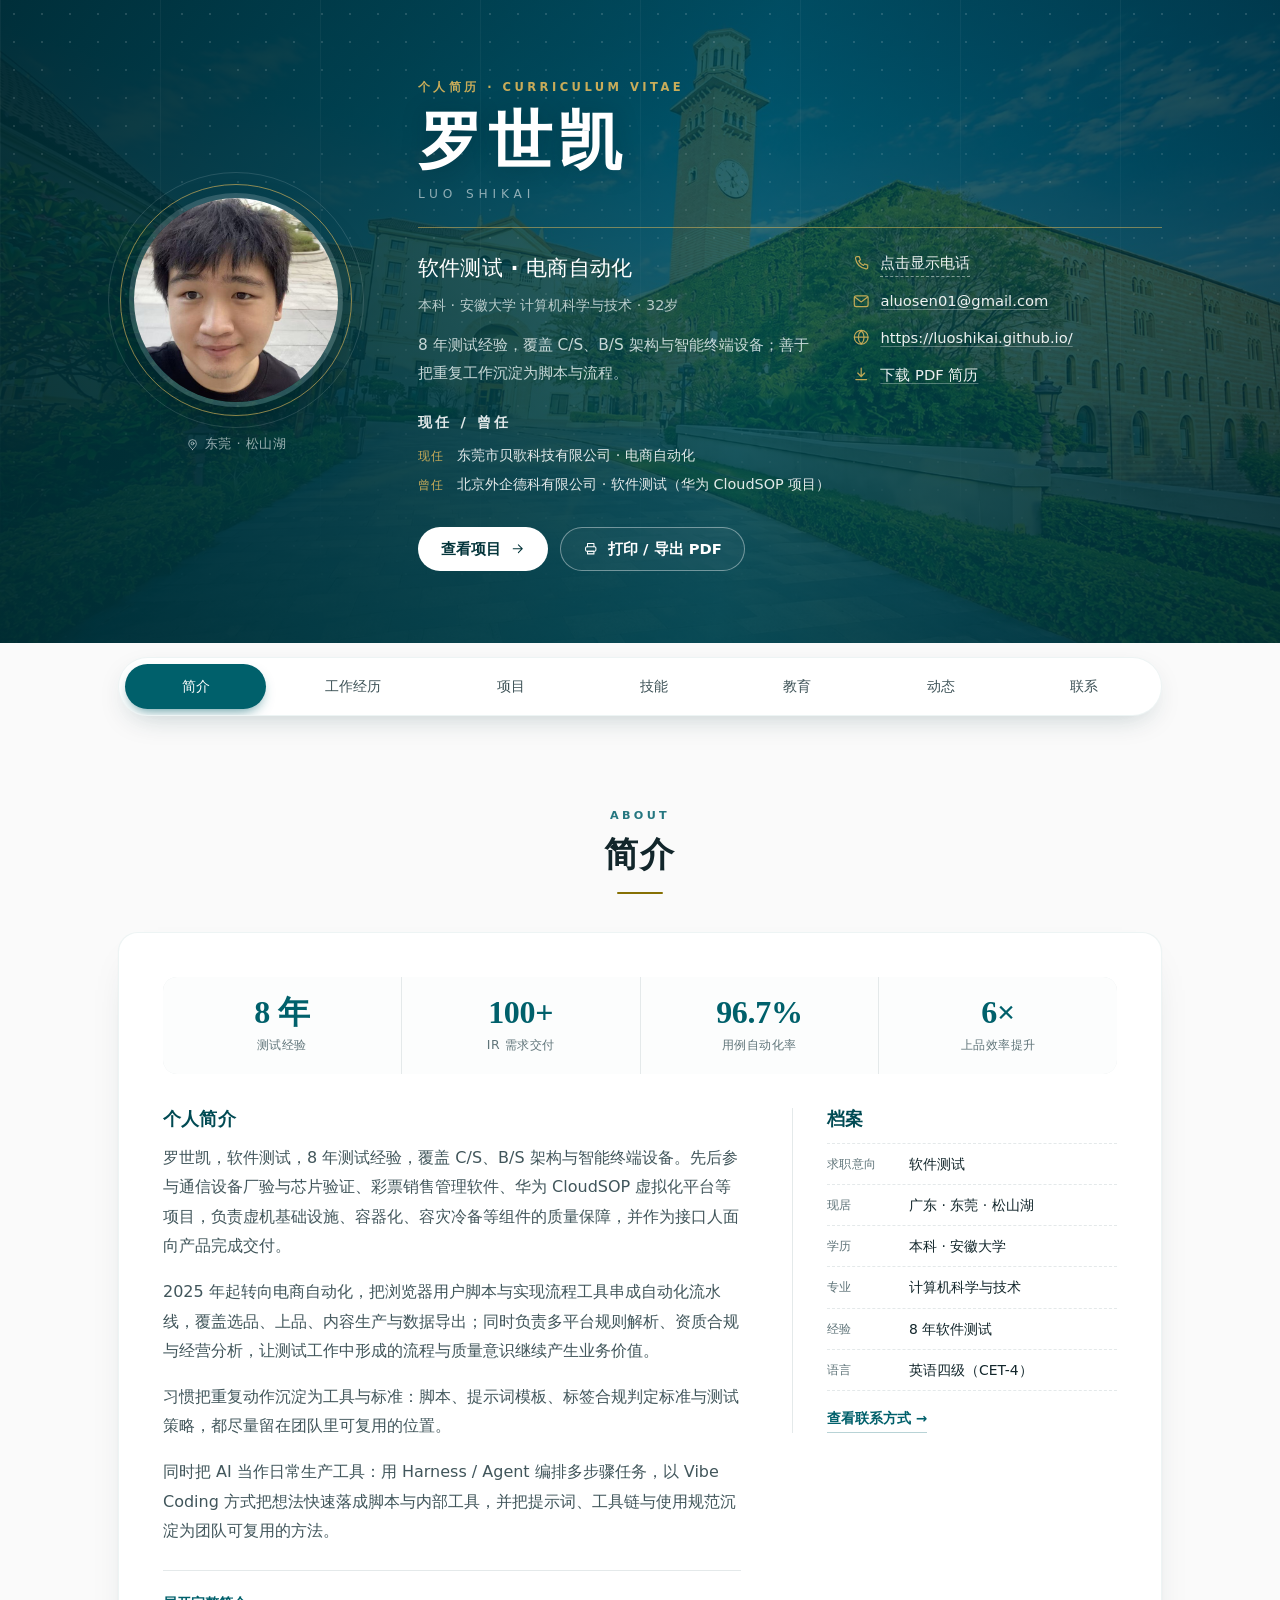
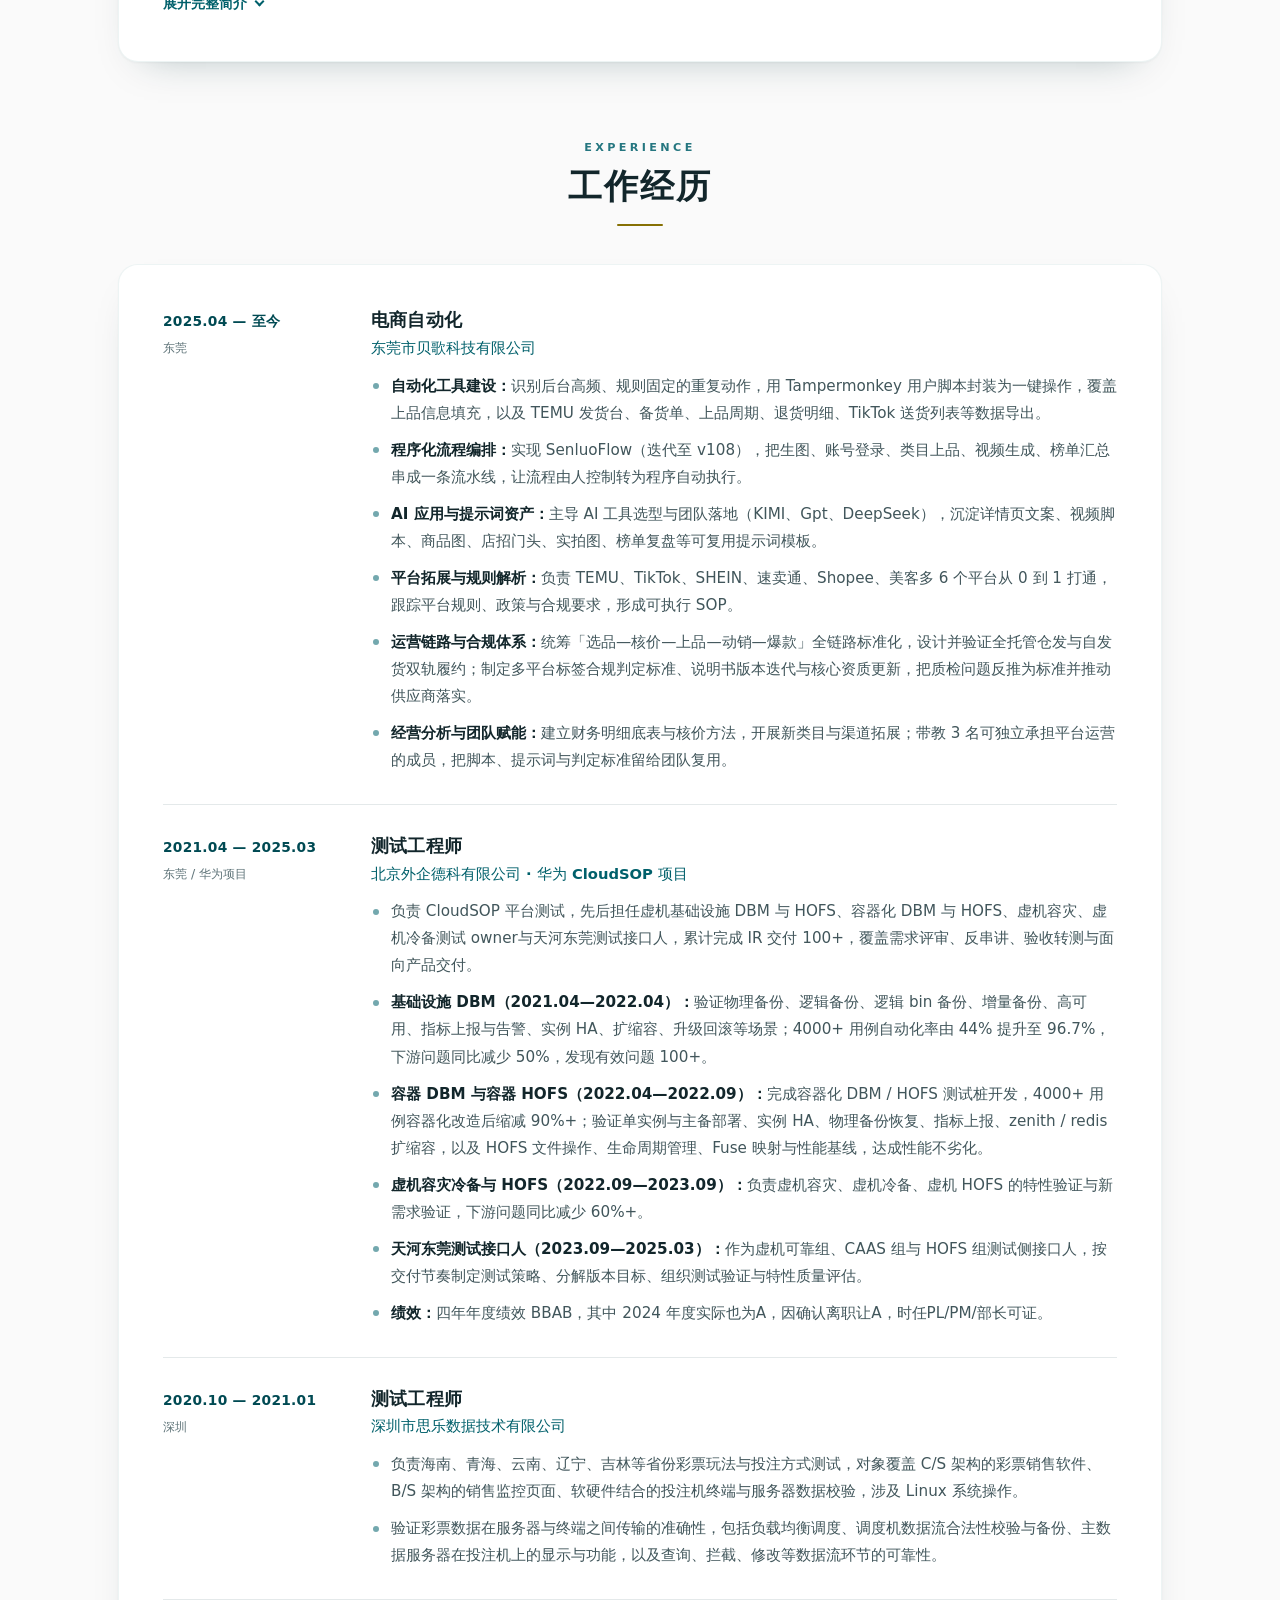
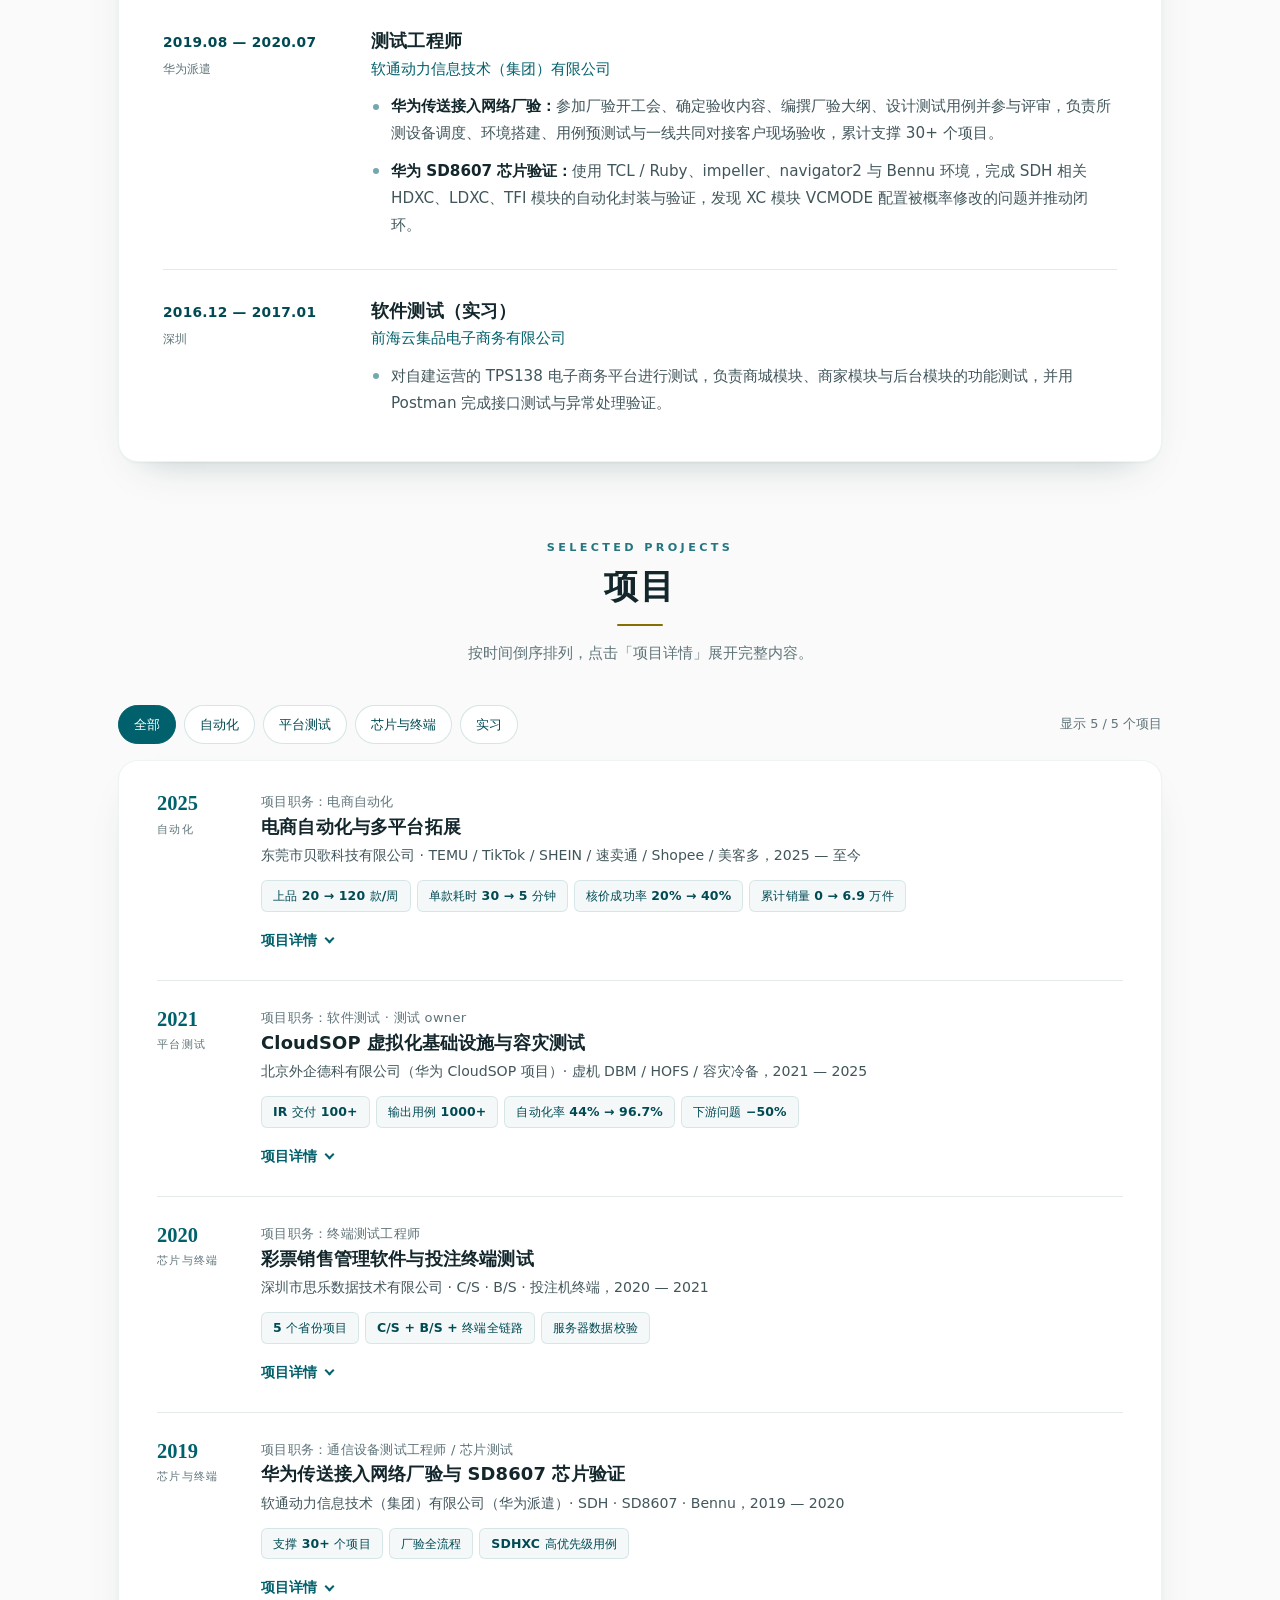
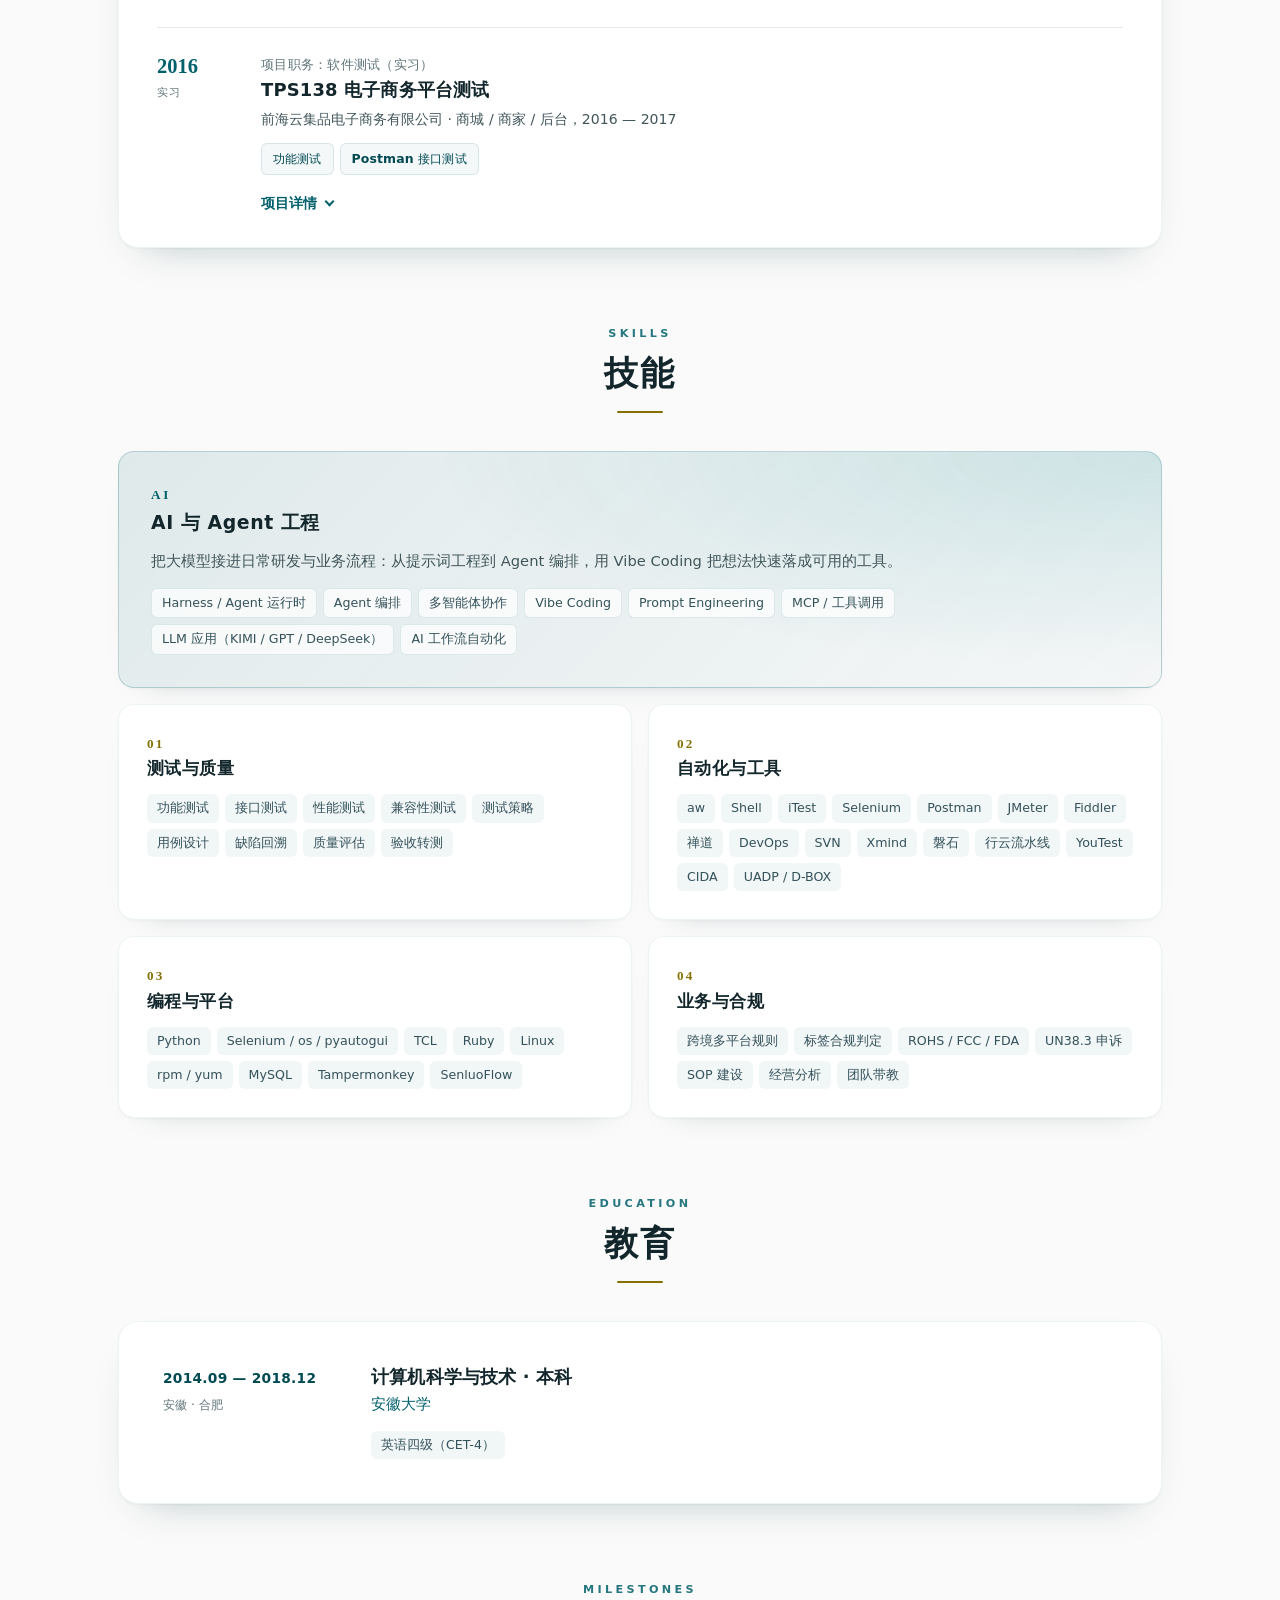
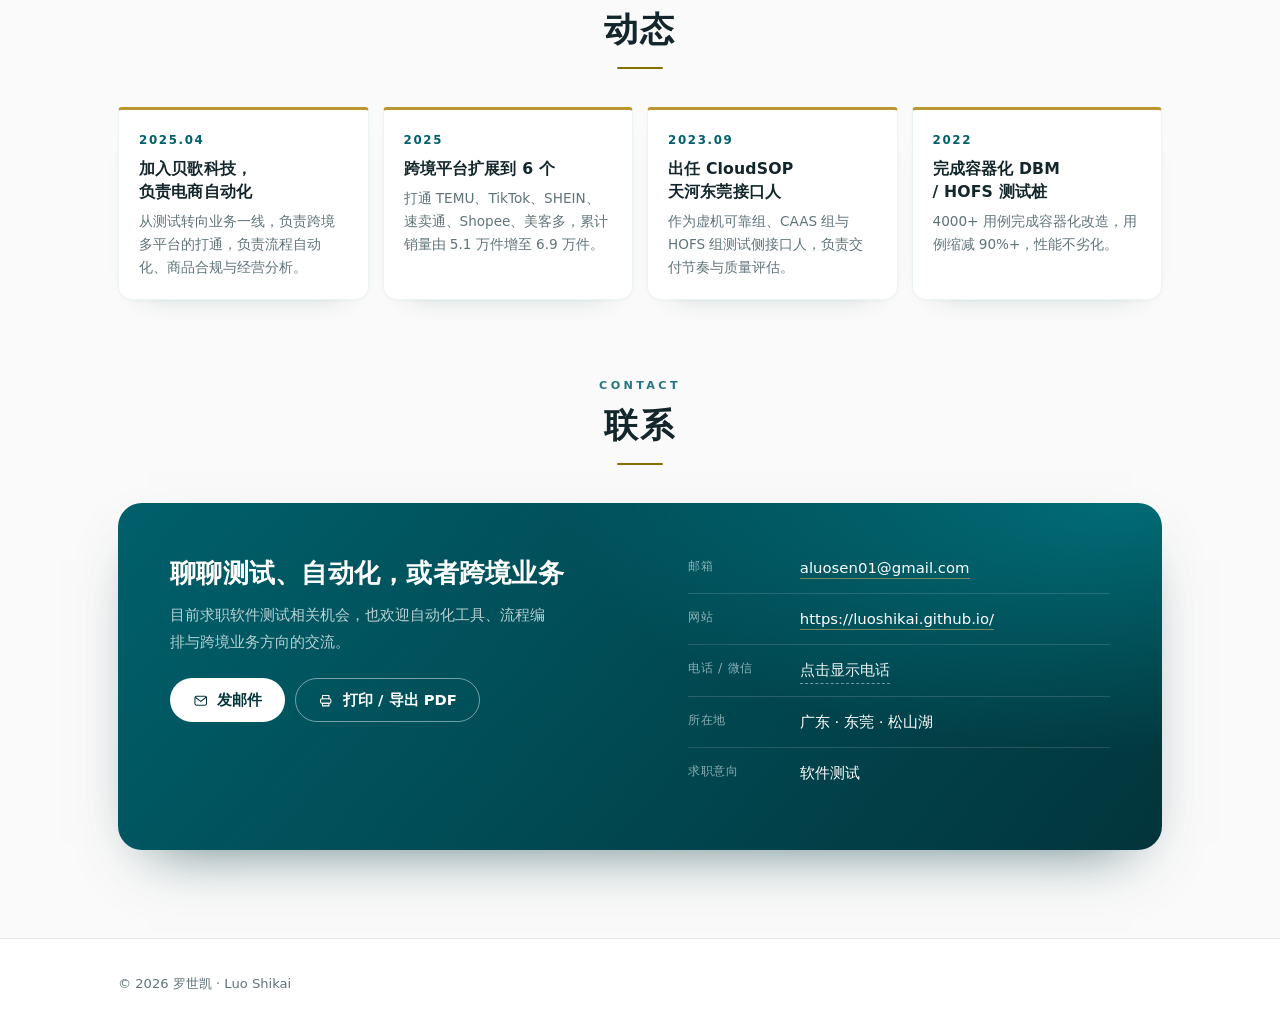
==== commit 3aa101a3: "Add AI and agent capabilities" ====
--- a/index.html
+++ b/index.html
@@ -148,17 +148,20 @@
               <p>罗世凯，软件测试，8 年测试经验，覆盖 C/S、B/S 架构与智能终端设备。先后参与通信设备厂验与芯片验证、彩票销售管理软件、华为 CloudSOP 虚拟化平台等项目，负责虚机基础设施、容器化、容灾冷备等组件的质量保障，并作为接口人面向产品完成交付。</p>
               <p>2025 年起转向电商自动化，把浏览器用户脚本与实现流程工具串成自动化流水线，覆盖选品、上品、内容生产与数据导出；同时负责多平台规则解析、资质合规与经营分析，让测试工作中形成的流程与质量意识继续产生业务价值。</p>
               <p>习惯把重复动作沉淀为工具与标准：脚本、提示词模板、标签合规判定标准与测试策略，都尽量留在团队里可复用的位置。</p>
+              <p>同时把 AI 当作日常生产工具：用 Harness / Agent 编排多步骤任务，以 Vibe Coding 方式把想法快速落成脚本与内部工具，并把提示词、工具链与使用规范沉淀为团队可复用的方法。</p>
             </div>
 
             <details class="disclosure">
               <summary>展开完整简介</summary>
               <div class="prose disclosure__body">
                 <ul class="bullets">
+                  <li><strong>项目管理：</strong>掌握项目生命周期管理，按照里程碑阶段把控项目节奏，实现事务有效落地与全量交付。</li>
+                  <li><strong>产品交付：</strong></li>
                   <li><strong>测试流程：</strong>掌握软件整体测试流程与需求交付流程，能独立完成需求评审、测试设计、反串讲、验收转测与质量评估。</li>
-                  <li><strong>工具链：</strong>禅道、DevOps、SVN、Xmind、磐石、行云流水线；YouTest 编写测试策略，CIDA 编写用例与设计脑图，iTest 完成用例自动化，UADP / D-BOX 归档验证报告；Fiddler 抓包与弱网模拟、Postman 接口测试、JMeter 性能测试、Selenium IDE 元素定位与 UI 自动化。</li>
-                  <li><strong>环境与数据：</strong>熟悉 Linux 常用操作，可用 rpm、yum 仓库或源码完成环境搭建；掌握 MySQL，能支撑性能基线验证与大数据场景问题定位。</li>
-                  <li><strong>编程：</strong>工作以 Python 为主，可完成 Python + Selenium 的 UI 自动化、+ os 的 Linux 自动化、+ pyautogui 的桌面应用自动化；TCL、Ruby 具备阅读与编写能力。</li>
-                  <li><strong>协作：</strong>快速学习、良好沟通协作，能把个人经验沉淀为团队机制。</li>
+                  <li><strong>工具链：</strong>Harness、AW、禅道、DevOps、SVN、Xmind、磐石、行云流水线；YouTest 编写测试策略，CIDA 编写用例与设计脑图，iTest 完成用例自动化，UADP / D-BOX 归档验证报告；Fiddler 抓包与弱网模拟、Postman 接口测试、JMeter 性能测试、Selenium IDE 元素定位与 UI 自动化。</li>
+                  <li><strong>环境与数据：</strong>熟悉 Linux 常用操作，可独立完成自动化环境搭建；掌握版本构建与发布能力；能支撑性能基线验证与大数据场景问题定位</li>
+                  <li><strong>编程：</strong>软件测试专业级、软件开发专业级；工作以 Python 为主，可完成 Python + Selenium 的 UI 自动化、+ os 的 Linux 自动化、+ pyautogui 的桌面应用自动化；TCL、Ruby、C、C++等语言 具备阅读与编写能力；vibe coding</li>
+                  <li><strong>协作：</strong>多模块owner与版本交付接口人；具备快速学习、良好沟通协作；能把个人经验沉淀为团队机制。</li>
                 </ul>
               </div>
             </details>
@@ -437,6 +440,17 @@
       </header>
 
       <div class="skill-grid">
+        <article class="skill skill--feature reveal">
+          <p class="skill__num">AI</p>
+          <h3>AI 与 Agent 工程</h3>
+          <p class="skill__lead">把大模型接进日常研发与业务流程：从提示词工程到 Agent 编排，用 Vibe Coding 把想法快速落成可用的工具。</p>
+          <ul class="tags">
+            <li>Harness / Agent 运行时</li><li>Agent 编排</li><li>多智能体协作</li>
+            <li>Vibe Coding</li><li>Prompt Engineering</li><li>MCP / 工具调用</li>
+            <li>LLM 应用（KIMI / GPT / DeepSeek）</li><li>AI 工作流自动化</li>
+          </ul>
+        </article>
+
         <article class="skill reveal">
           <p class="skill__num">01</p>
           <h3>测试与质量</h3>
@@ -460,7 +474,7 @@
           <ul class="tags">
             <li>Python</li><li>Selenium / os / pyautogui</li><li>TCL</li><li>Ruby</li>
             <li>Linux</li><li>rpm / yum</li><li>MySQL</li>
-            <li>Tampermonkey</li><li>SenluoFlow</li><li>AI 提示词工程</li>
+            <li>Tampermonkey</li><li>SenluoFlow</li>
           </ul>
         </article>
         <article class="skill reveal">
--- a/assets/style.css
+++ b/assets/style.css
@@ -779,6 +779,33 @@
   margin: 4px 0 14px;
   font-size: 1.04rem;
   letter-spacing: 0.03em;
+}
+
+/* 亮点卡片：AI 与 Agent */
+.skill--feature {
+  grid-column: 1 / -1;
+  padding: clamp(22px, 3vw, 32px);
+  background:
+    radial-gradient(120% 160% at 100% 0%, rgba(0, 128, 140, 0.14), transparent 58%),
+    linear-gradient(135deg, rgba(0, 96, 107, 0.10), rgba(0, 96, 107, 0.025));
+  border-color: rgba(0, 96, 107, 0.22);
+}
+.skill--feature .skill__num {
+  color: var(--teal);
+  letter-spacing: 0.22em;
+}
+.skill--feature h3 { font-size: 1.18rem; }
+.skill__lead {
+  margin: 0 0 14px;
+  max-width: none;
+  font-size: 0.92rem;
+  line-height: 1.75;
+  color: var(--body);
+  text-wrap: pretty;
+}
+.skill--feature .tags li {
+  background: rgba(255, 255, 255, 0.72);
+  border: 1px solid rgba(0, 96, 107, 0.12);
 }
 
 .tags {
@@ -1149,6 +1176,16 @@
 
   .skill-grid { grid-template-columns: repeat(2, minmax(0, 1fr)); gap: 8px 18px; }
   .skill { padding: 0; }
+  .skill--feature {
+    grid-column: 1 / -1;
+    padding: 6px 8px;
+    background: #f4f7f7;
+    border: 1px solid #dfe6e6;
+    border-radius: 4px;
+  }
+  .skill--feature h3 { font-size: 9.2pt; }
+  .skill__lead { font-size: 8pt; margin: 0 0 3px; max-width: none; line-height: 1.5; }
+  .skill--feature .tags li { background: #fff; }
   .skill__num { display: none; }
   .skill h3 { font-size: 8.8pt; margin: 0 0 3px; color: #0b3d45; }
   .tags { gap: 3px; }
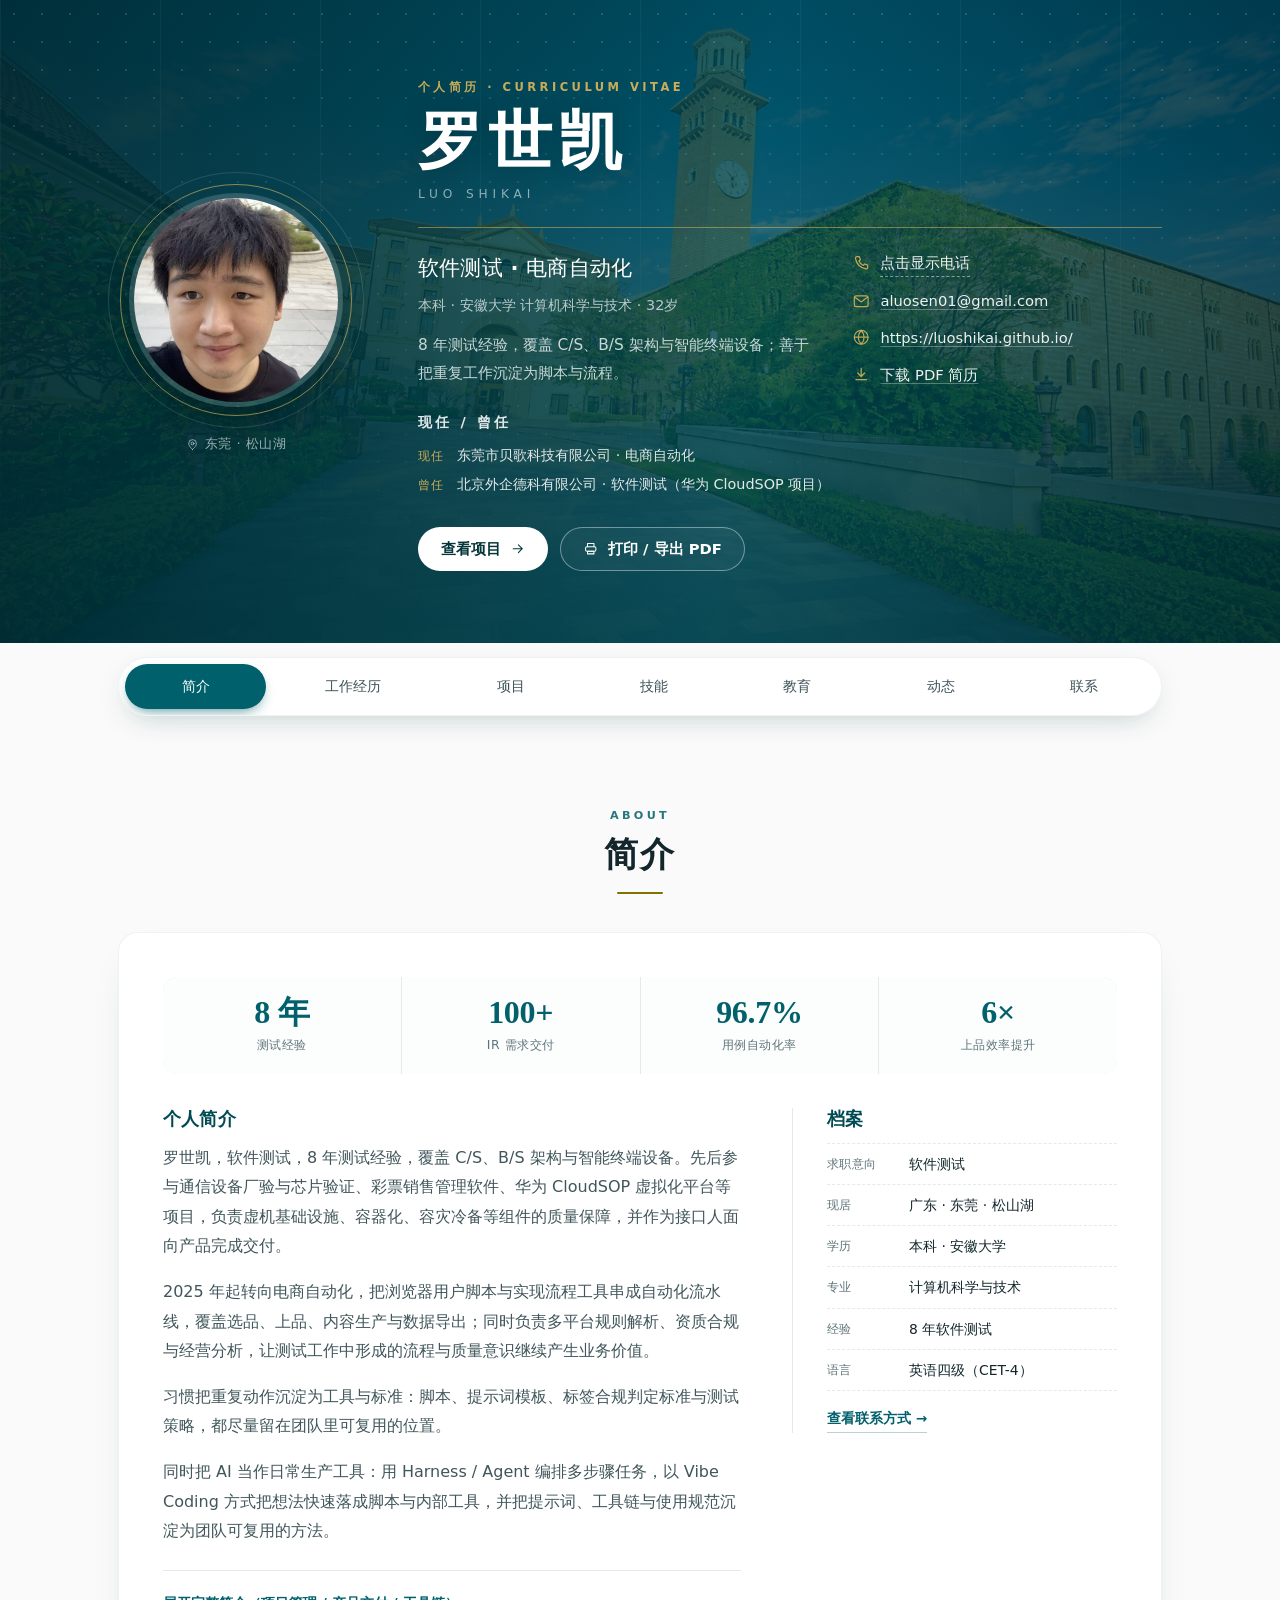
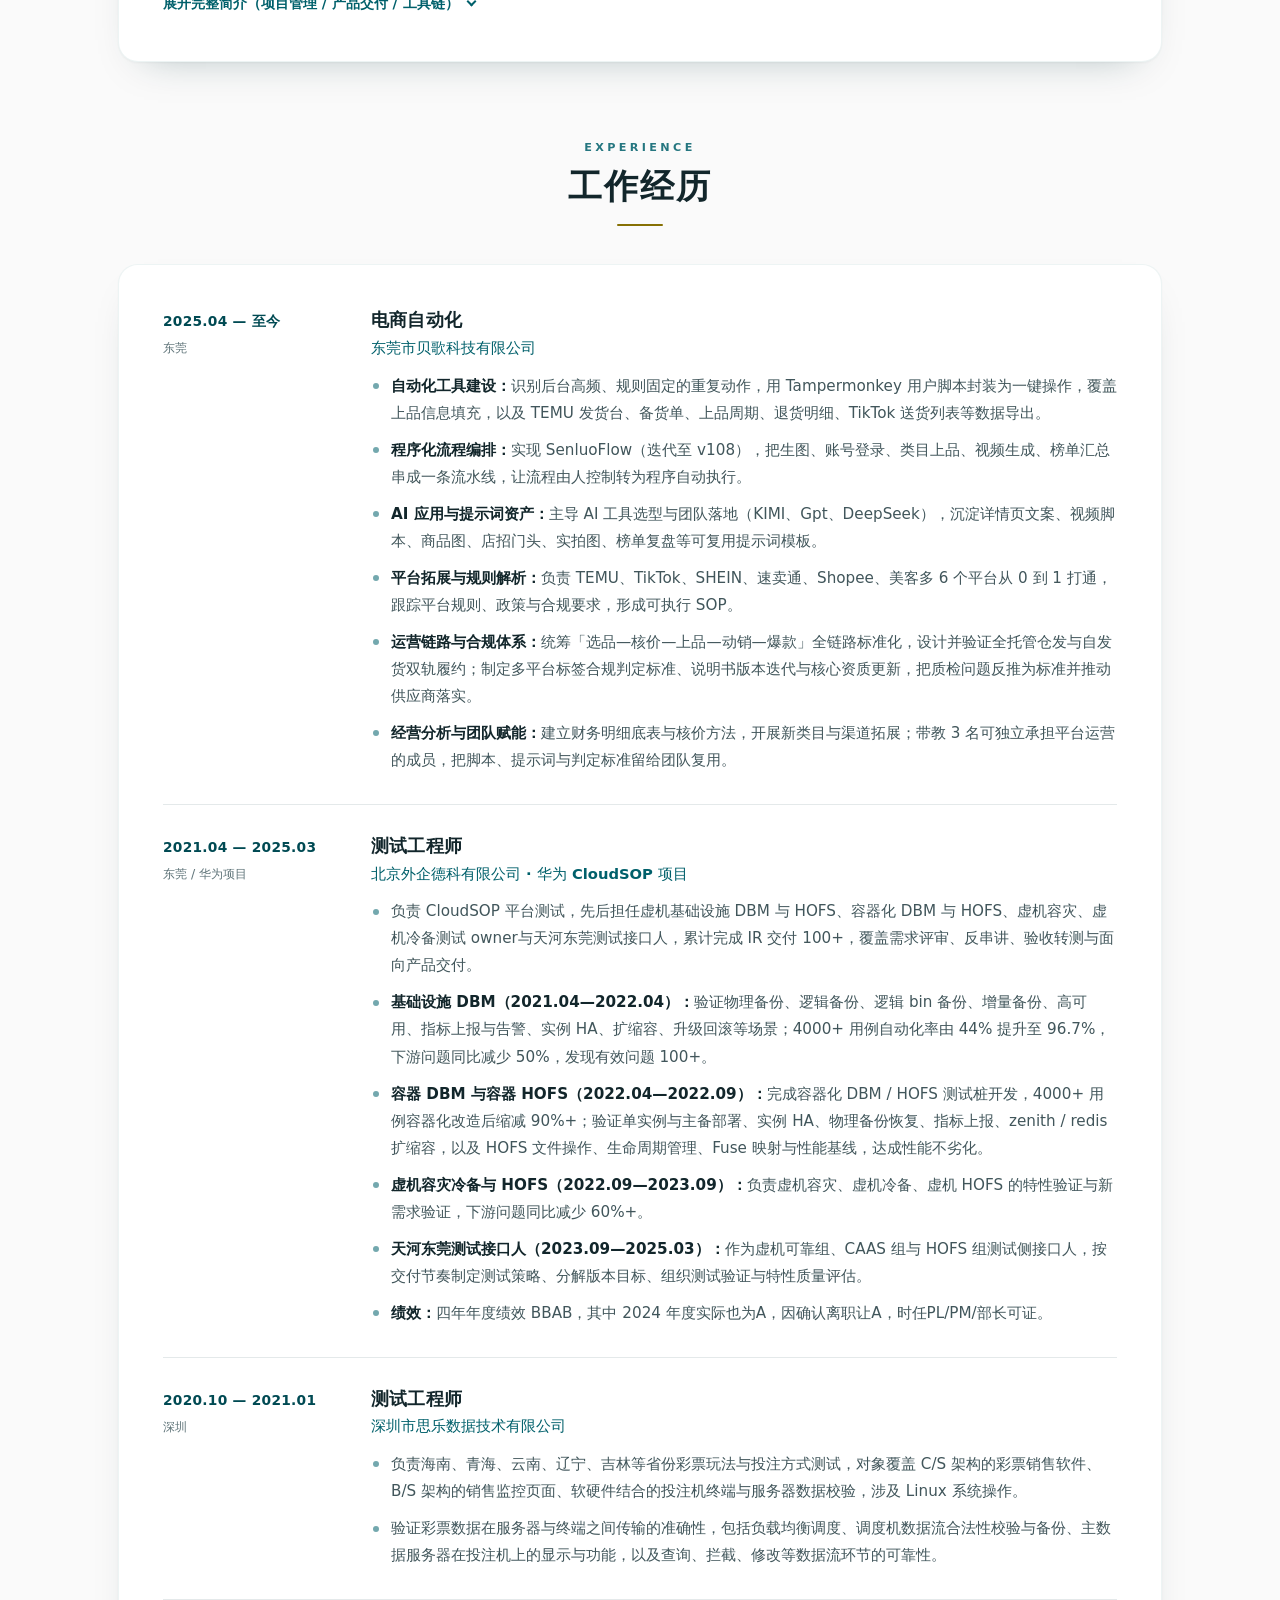
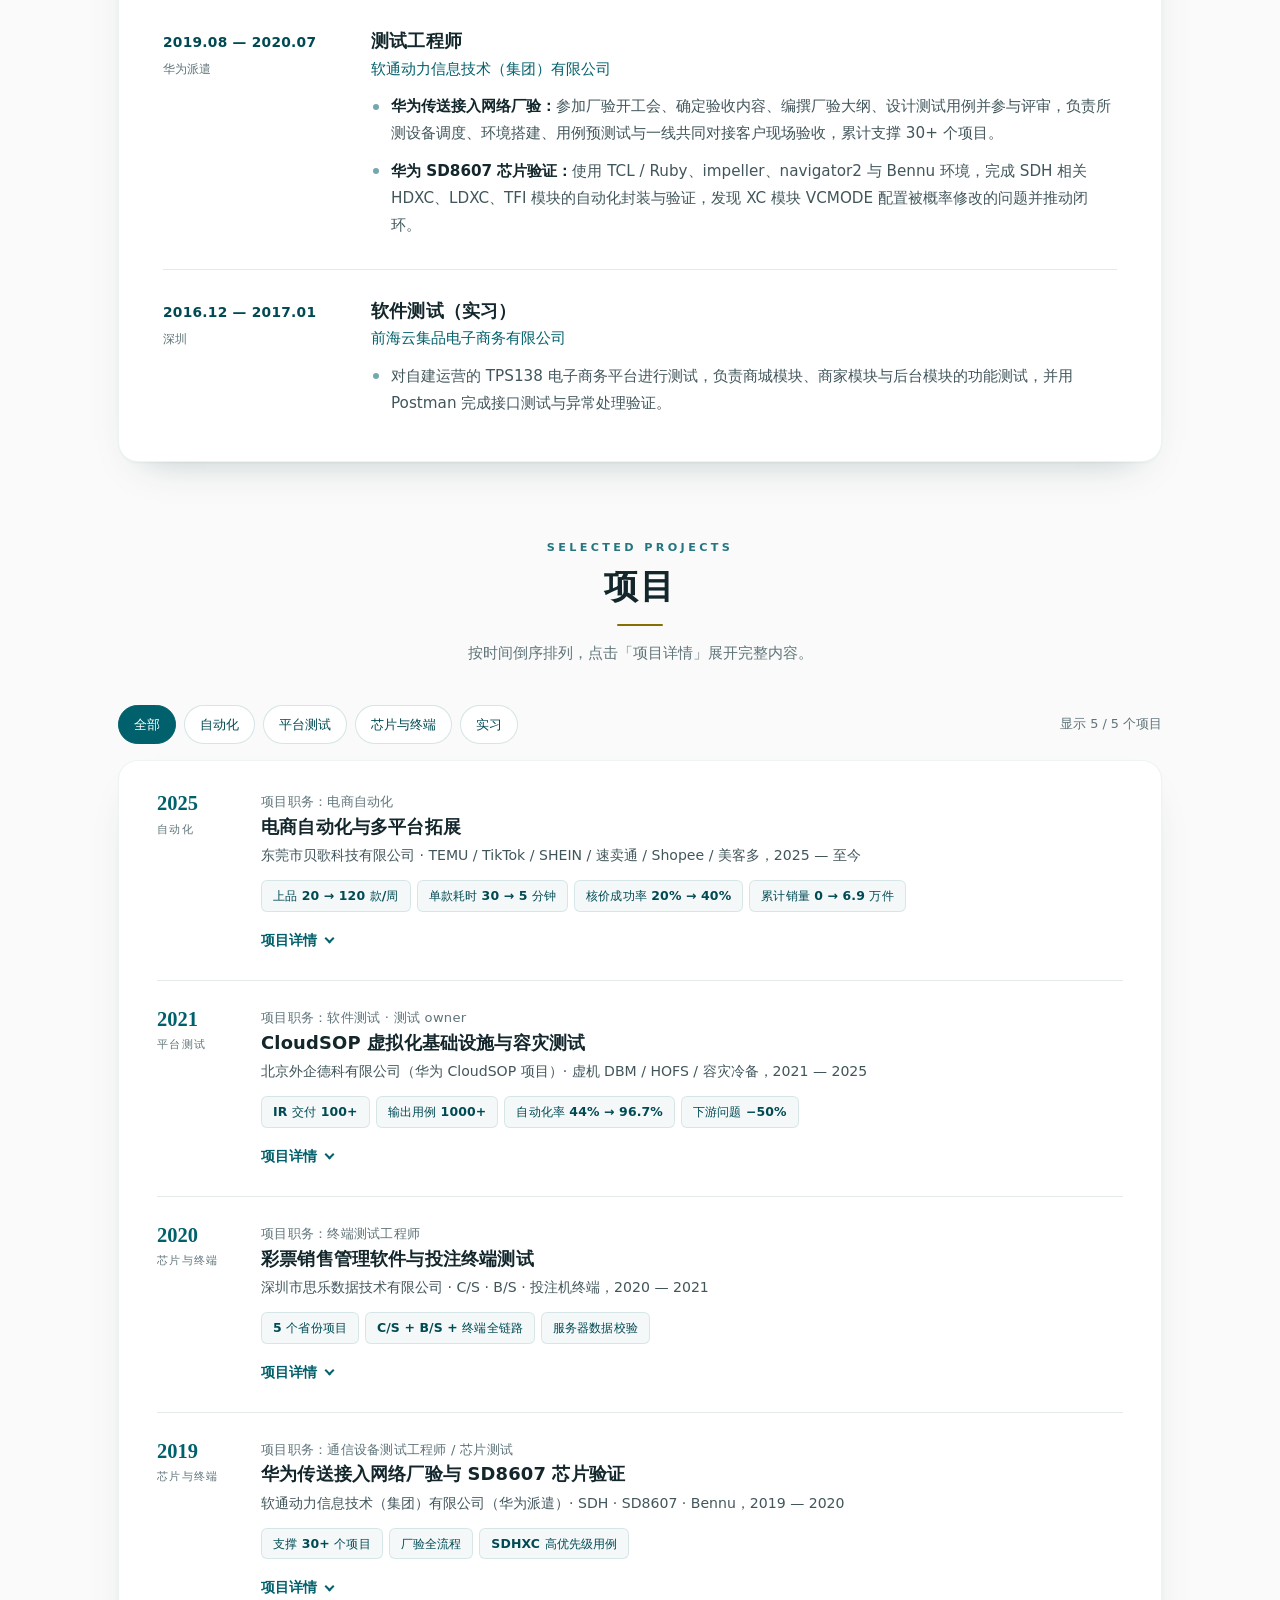
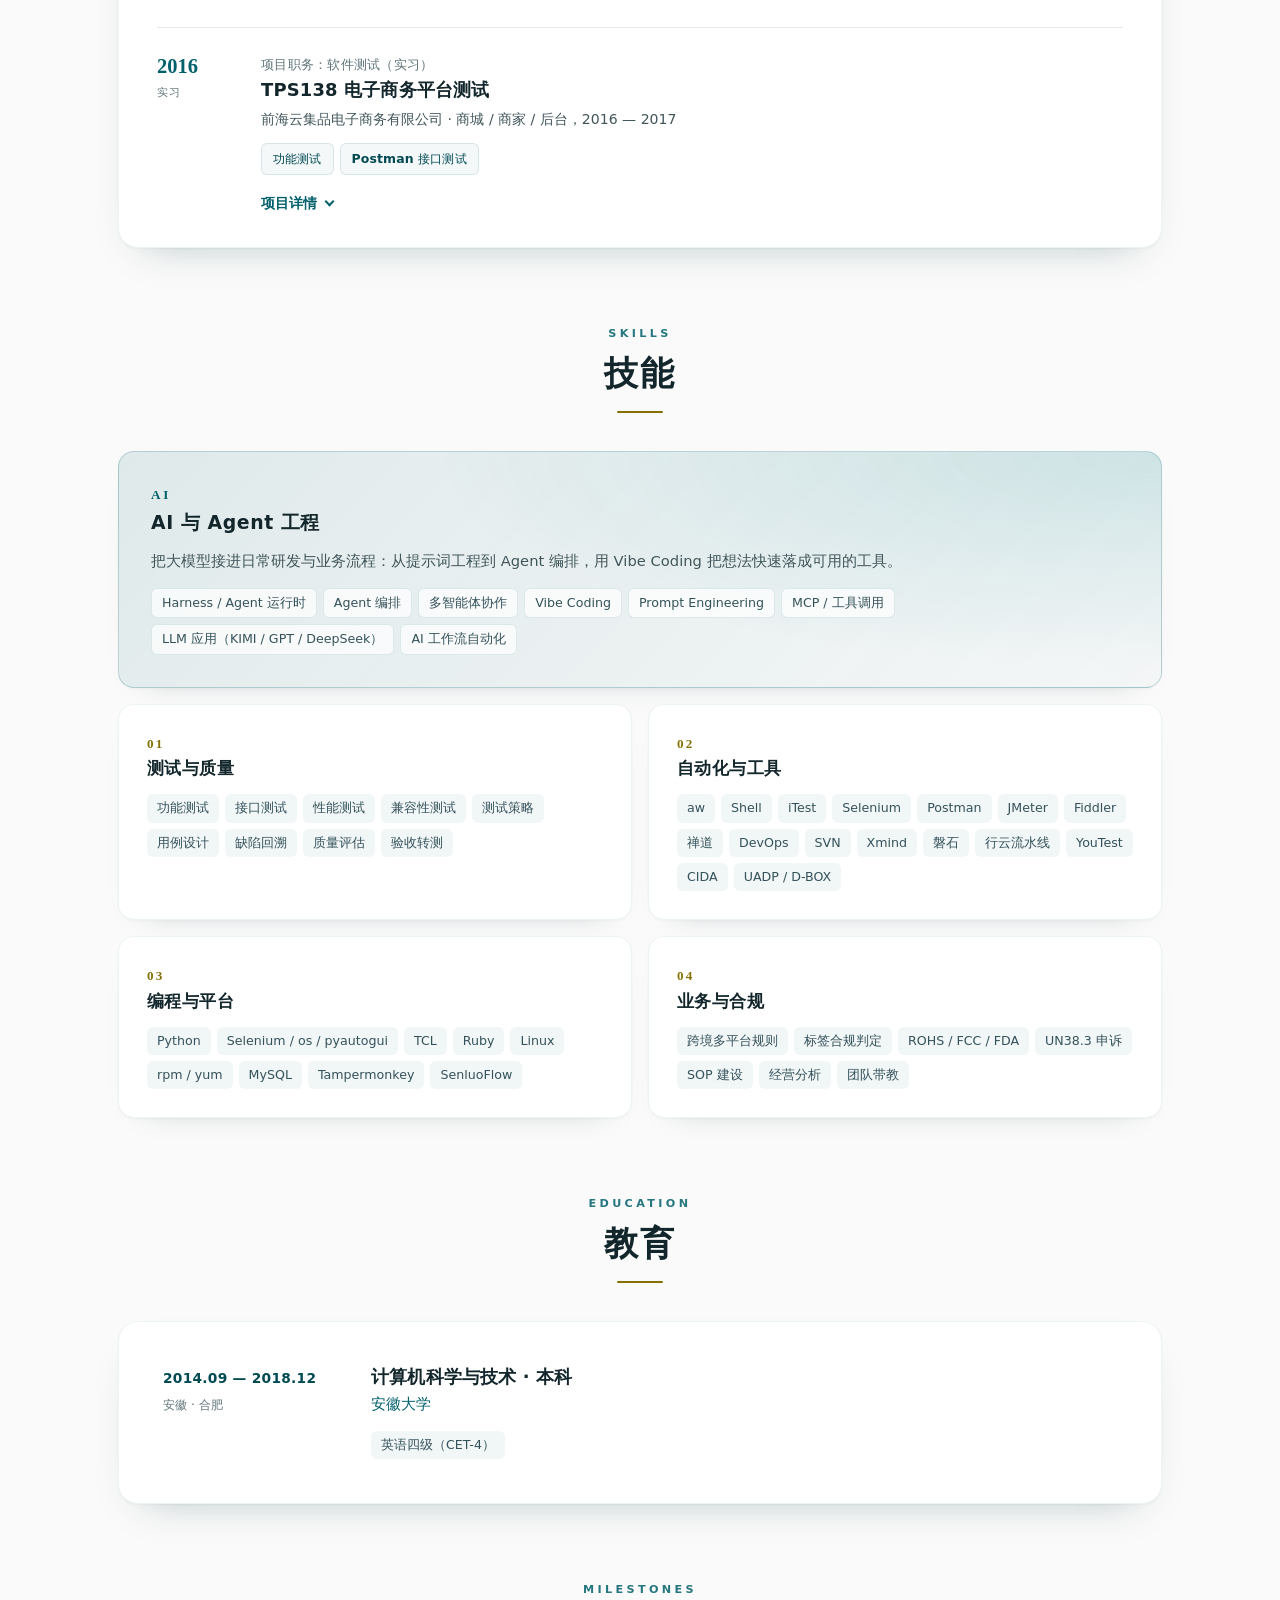
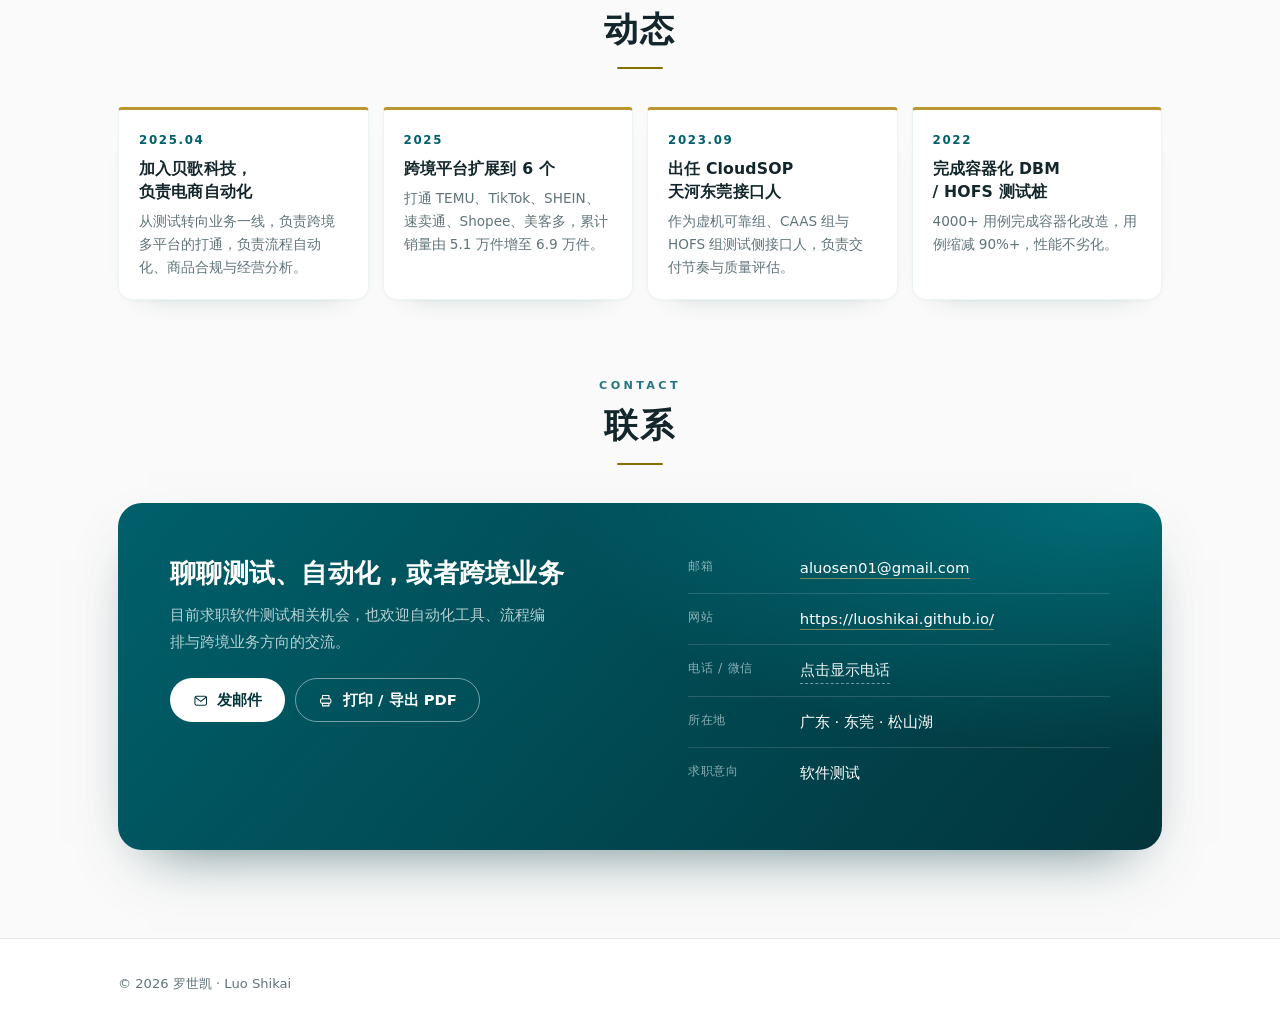
==== commit b1dfad52: "Label expanded profile with delivery topics" ====
--- a/index.html
+++ b/index.html
@@ -152,11 +152,11 @@
             </div>
 
             <details class="disclosure">
-              <summary>展开完整简介</summary>
+              <summary>展开完整简介（项目管理 / 产品交付 / 工具链）</summary>
               <div class="prose disclosure__body">
                 <ul class="bullets">
-                  <li><strong>项目管理：</strong>掌握项目生命周期管理，按照里程碑阶段把控项目节奏，实现事务有效落地与全量交付。</li>
-                  <li><strong>产品交付：</strong></li>
+                  <li><strong>项目管理：</strong>掌握项目生命周期管理，按里程碑拆解目标与交付物；启动阶段即做预期管理，把范围、节奏、验收标准与风险前置对齐并留痕；通过周度同步与变更评审控制节奏，做到进度可预期、问题早暴露、交付可落地。</li>
+                  <li><strong>产品交付：</strong>面向产品与客户交付，能在需求、转测、验收各阶段给出清晰的质量结论与放行建议；出现问题时第一时间响应、安抚交付对象并给出临时方案，随后定位根因、推动整改、复盘归档，形成「响应—止血—根因—闭环」的完整链路，交付过程保持零投诉。</li>
                   <li><strong>测试流程：</strong>掌握软件整体测试流程与需求交付流程，能独立完成需求评审、测试设计、反串讲、验收转测与质量评估。</li>
                   <li><strong>工具链：</strong>Harness、AW、禅道、DevOps、SVN、Xmind、磐石、行云流水线；YouTest 编写测试策略，CIDA 编写用例与设计脑图，iTest 完成用例自动化，UADP / D-BOX 归档验证报告；Fiddler 抓包与弱网模拟、Postman 接口测试、JMeter 性能测试、Selenium IDE 元素定位与 UI 自动化。</li>
                   <li><strong>环境与数据：</strong>熟悉 Linux 常用操作，可独立完成自动化环境搭建；掌握版本构建与发布能力；能支撑性能基线验证与大数据场景问题定位</li>
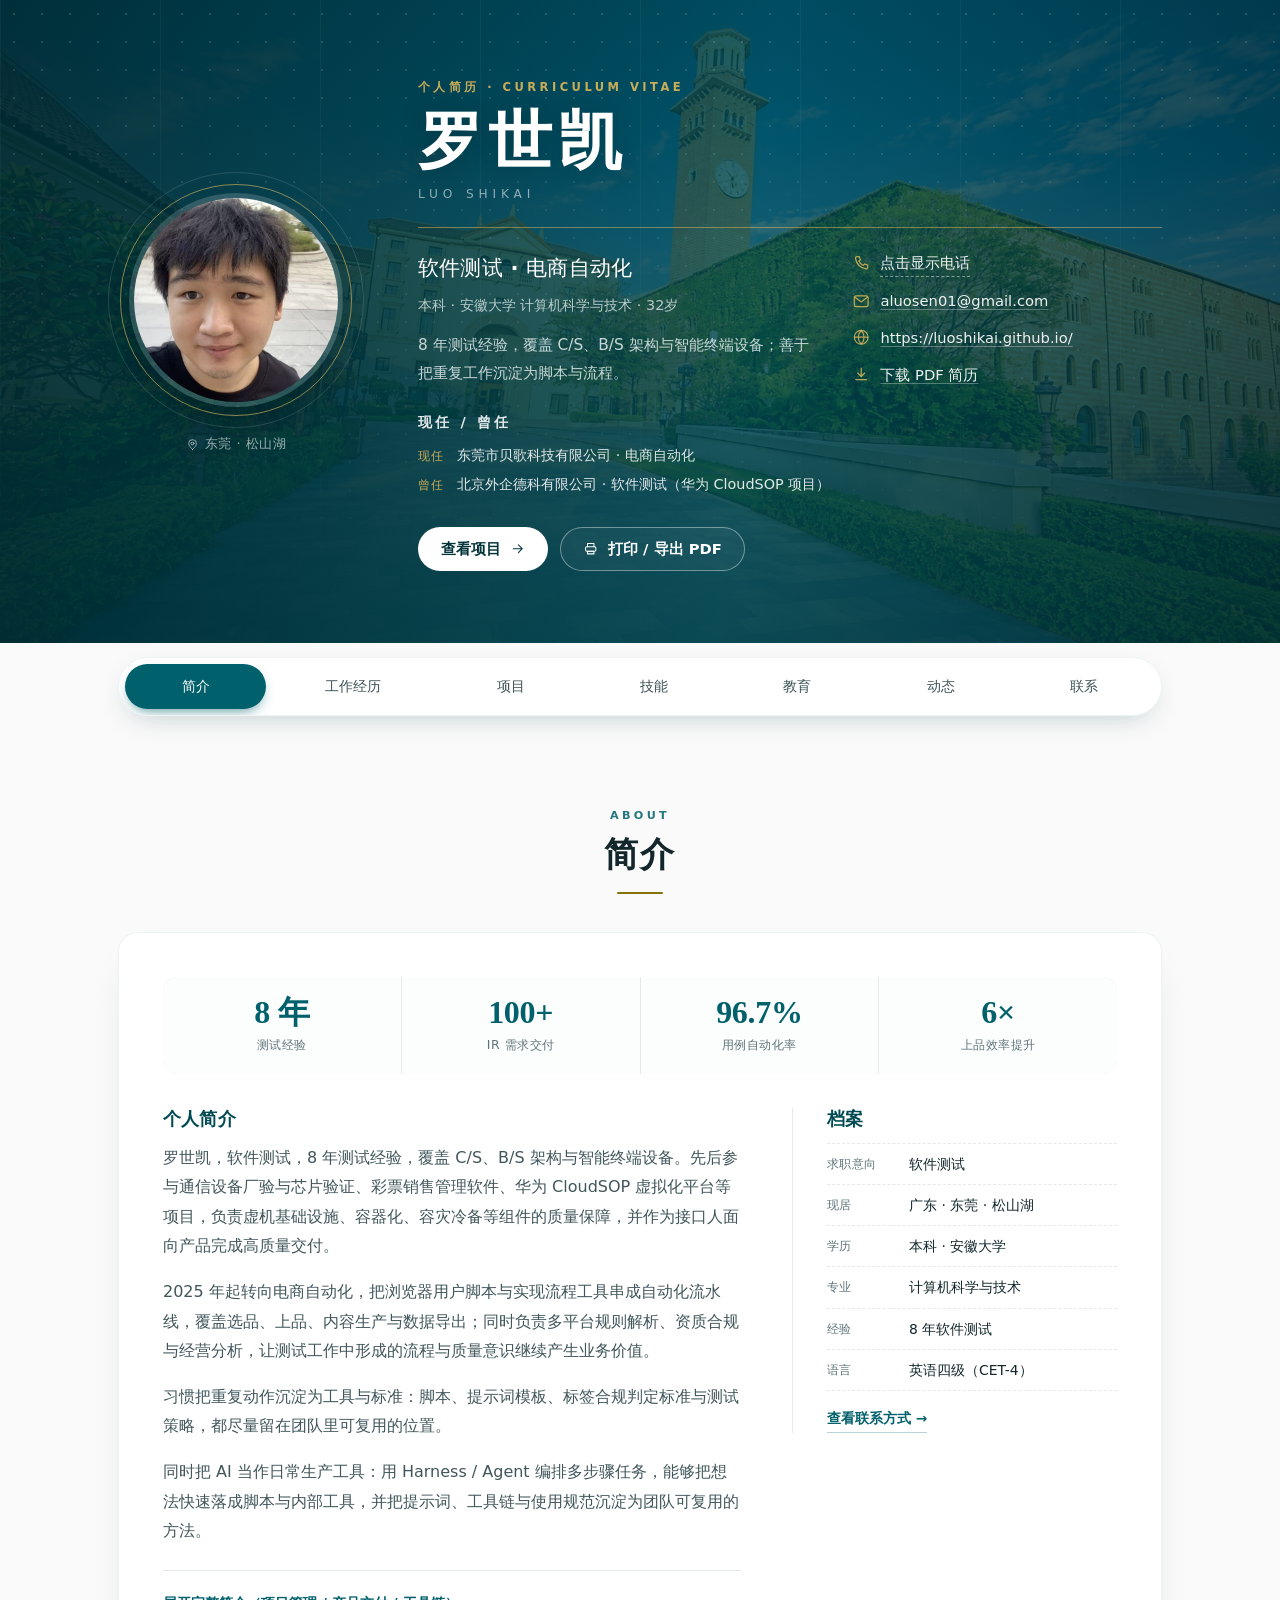
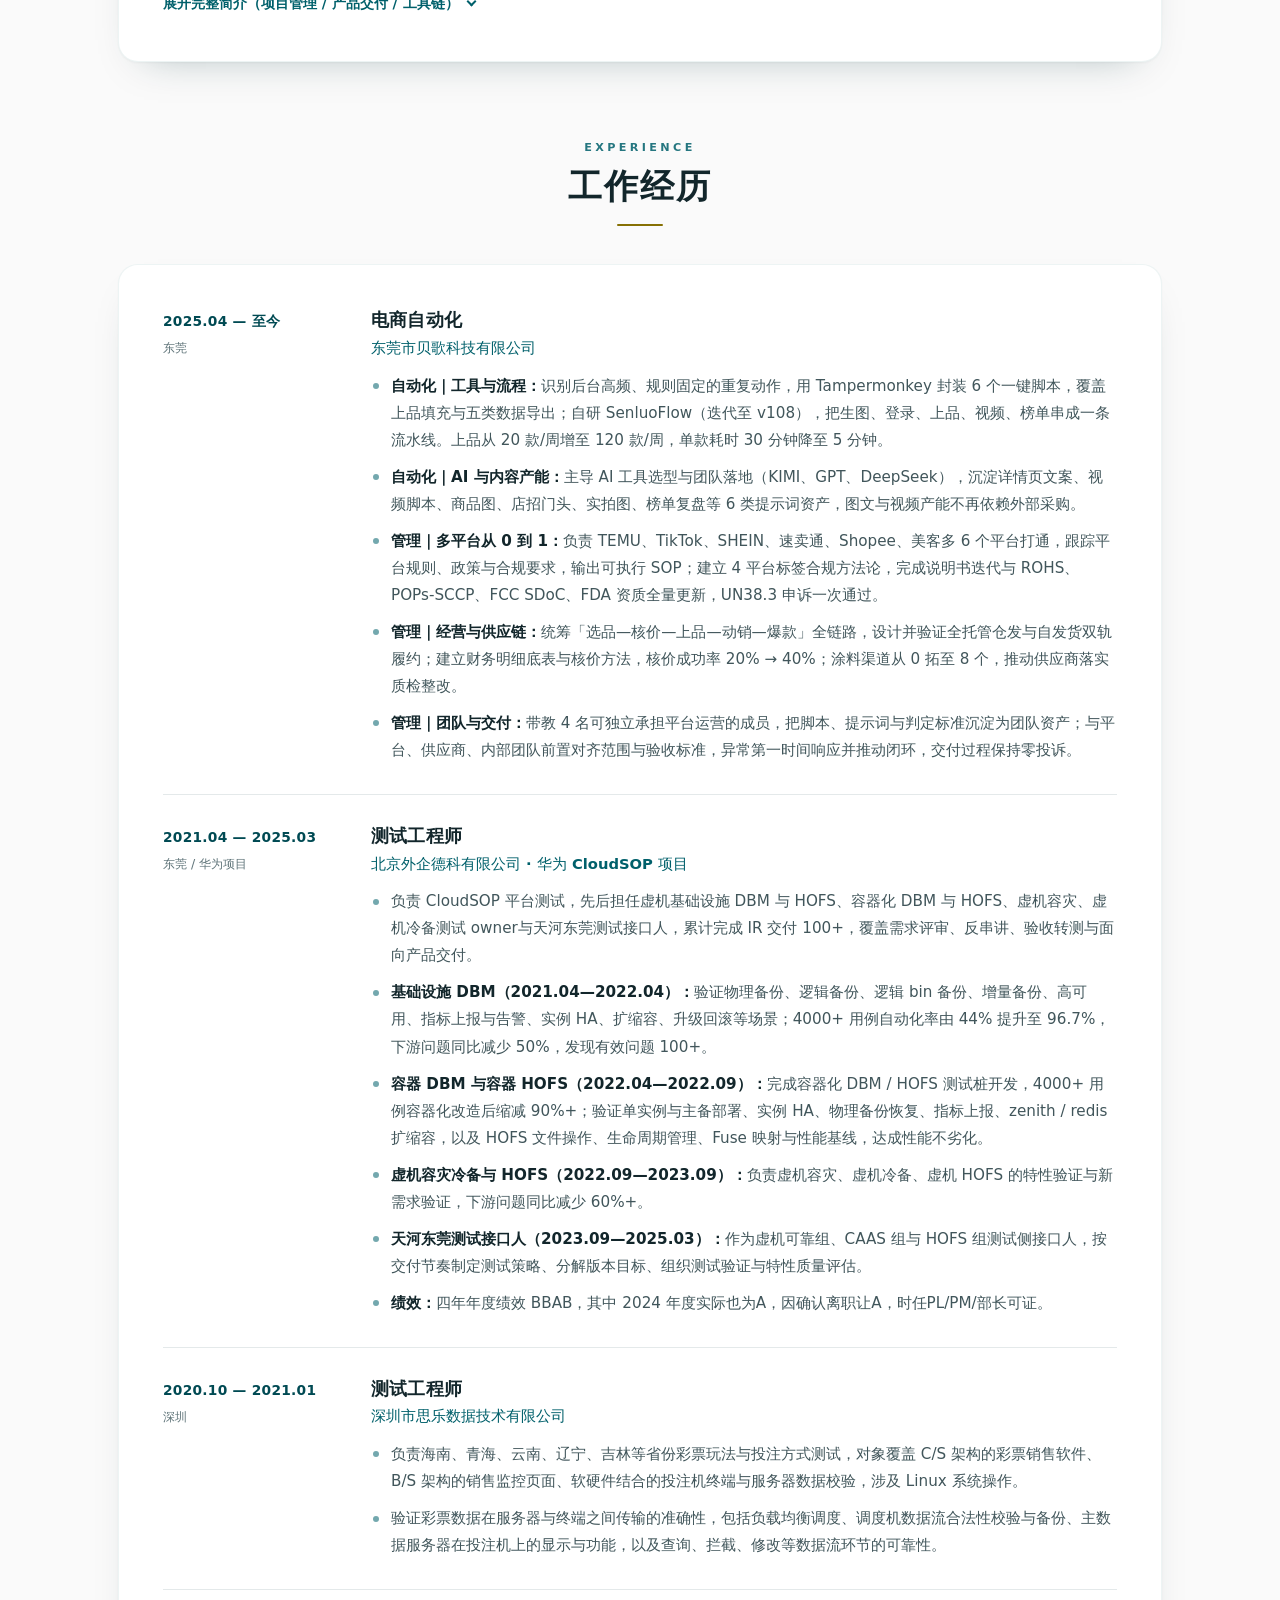
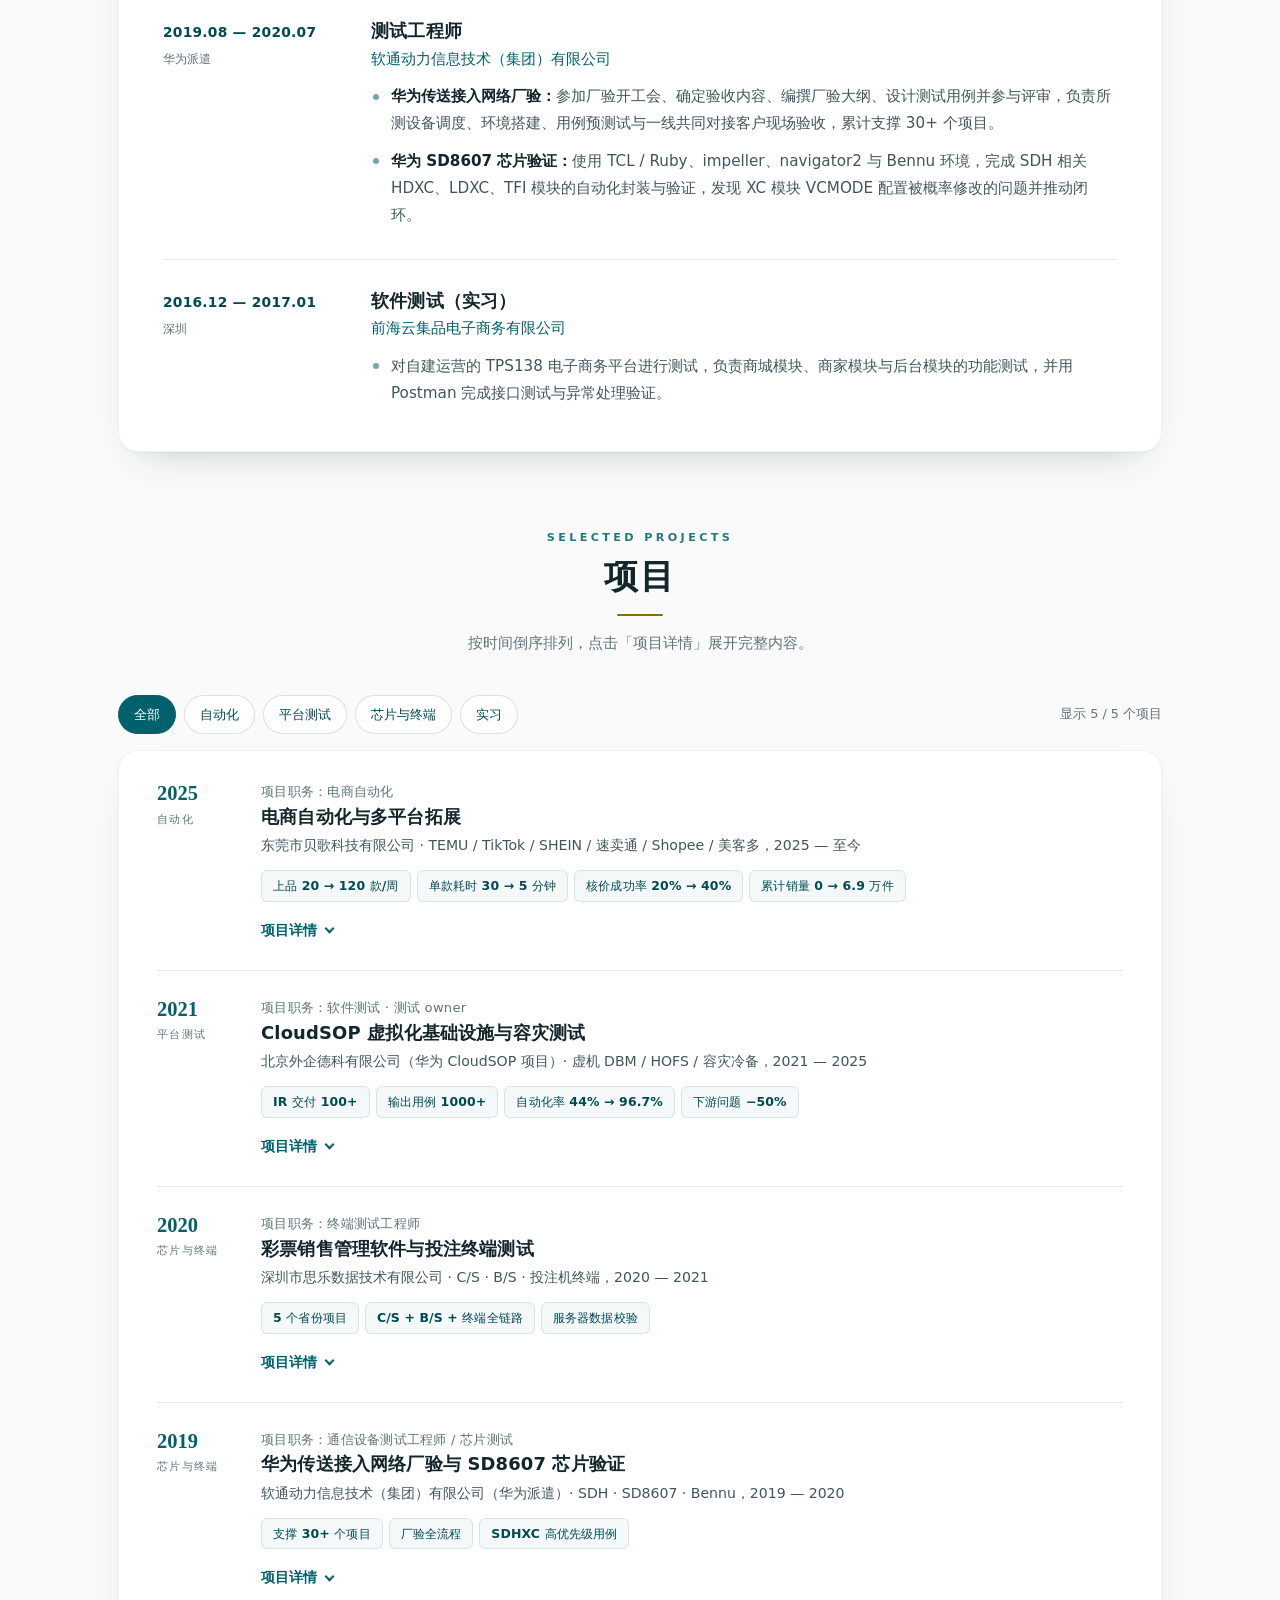
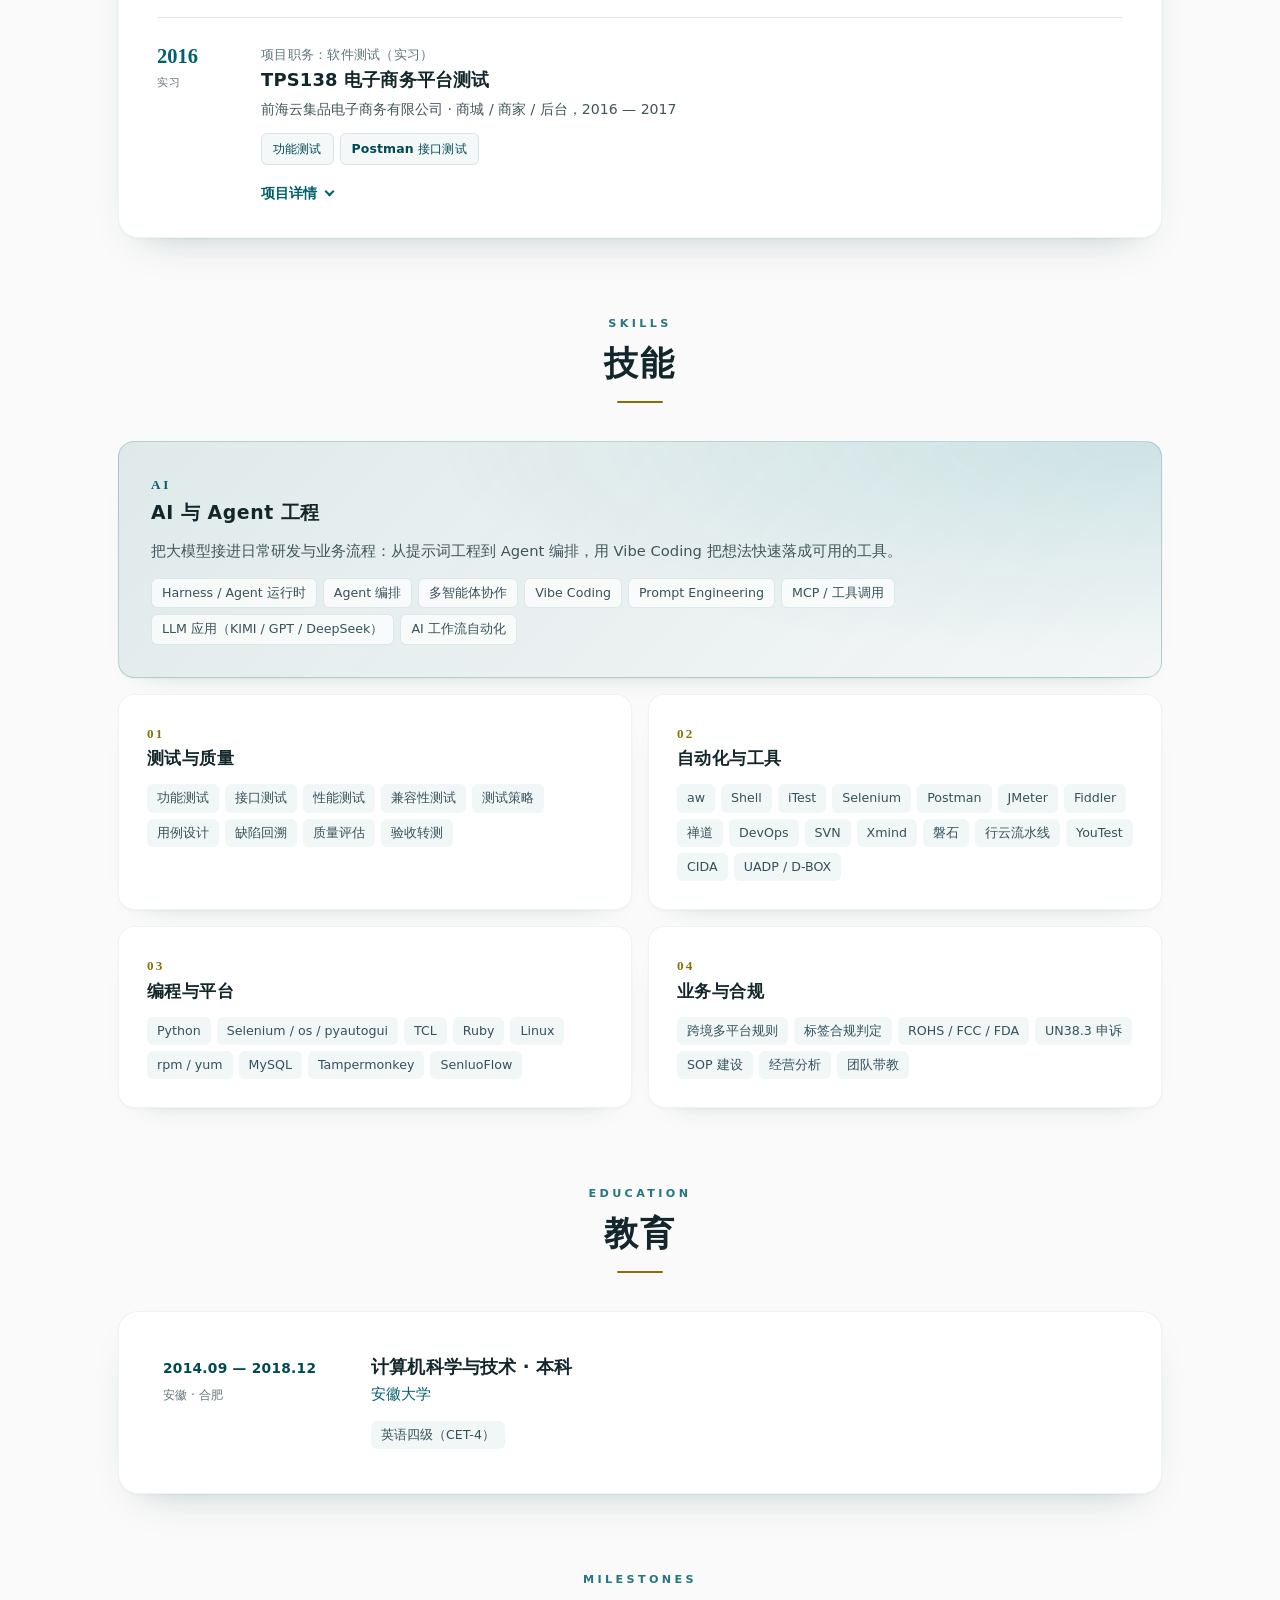
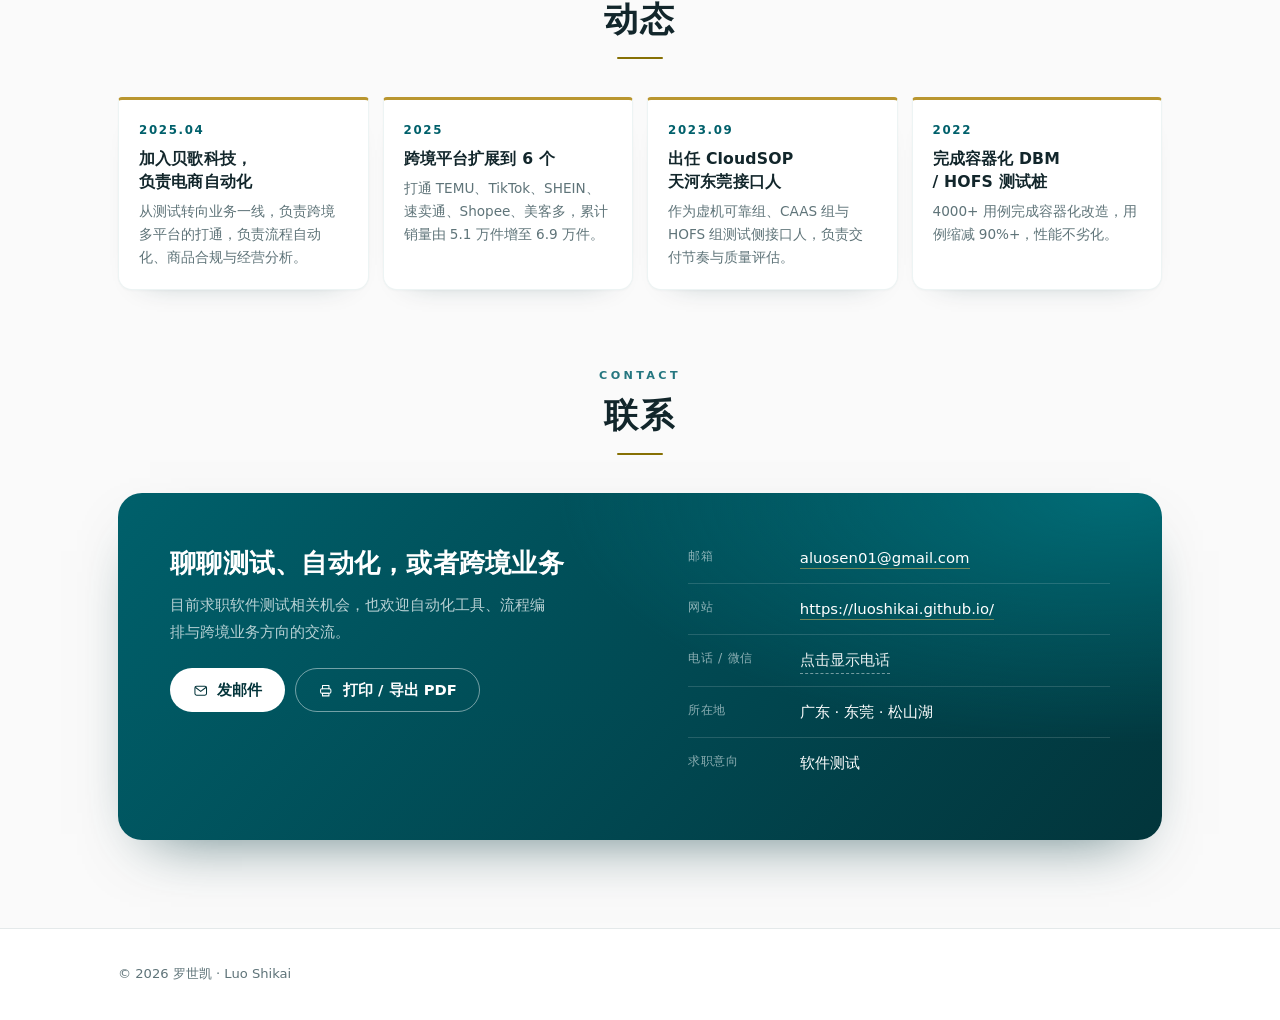
==== commit 34ebf7c1: "Reframe e-commerce role around management and automation" ====
--- a/index.html
+++ b/index.html
@@ -145,10 +145,10 @@
           <div class="about-main">
             <h3 class="card__title">个人简介</h3>
             <div class="prose">
-              <p>罗世凯，软件测试，8 年测试经验，覆盖 C/S、B/S 架构与智能终端设备。先后参与通信设备厂验与芯片验证、彩票销售管理软件、华为 CloudSOP 虚拟化平台等项目，负责虚机基础设施、容器化、容灾冷备等组件的质量保障，并作为接口人面向产品完成交付。</p>
+              <p>罗世凯，软件测试，8 年测试经验，覆盖 C/S、B/S 架构与智能终端设备。先后参与通信设备厂验与芯片验证、彩票销售管理软件、华为 CloudSOP 虚拟化平台等项目，负责虚机基础设施、容器化、容灾冷备等组件的质量保障，并作为接口人面向产品完成高质量交付。</p>
               <p>2025 年起转向电商自动化，把浏览器用户脚本与实现流程工具串成自动化流水线，覆盖选品、上品、内容生产与数据导出；同时负责多平台规则解析、资质合规与经营分析，让测试工作中形成的流程与质量意识继续产生业务价值。</p>
               <p>习惯把重复动作沉淀为工具与标准：脚本、提示词模板、标签合规判定标准与测试策略，都尽量留在团队里可复用的位置。</p>
-              <p>同时把 AI 当作日常生产工具：用 Harness / Agent 编排多步骤任务，以 Vibe Coding 方式把想法快速落成脚本与内部工具，并把提示词、工具链与使用规范沉淀为团队可复用的方法。</p>
+              <p>同时把 AI 当作日常生产工具：用 Harness / Agent 编排多步骤任务，能够把想法快速落成脚本与内部工具，并把提示词、工具链与使用规范沉淀为团队可复用的方法。</p>
             </div>
 
             <details class="disclosure">
@@ -156,11 +156,11 @@
               <div class="prose disclosure__body">
                 <ul class="bullets">
                   <li><strong>项目管理：</strong>掌握项目生命周期管理，按里程碑拆解目标与交付物；启动阶段即做预期管理，把范围、节奏、验收标准与风险前置对齐并留痕；通过周度同步与变更评审控制节奏，做到进度可预期、问题早暴露、交付可落地。</li>
-                  <li><strong>产品交付：</strong>面向产品与客户交付，能在需求、转测、验收各阶段给出清晰的质量结论与放行建议；出现问题时第一时间响应、安抚交付对象并给出临时方案，随后定位根因、推动整改、复盘归档，形成「响应—止血—根因—闭环」的完整链路，交付过程保持零投诉。</li>
+                  <li><strong>产品交付：</strong>面向产品与客户交付，能在需求、转测、验收各阶段给出清晰的质量结论与放行建议；出现问题时第一时间响应、安抚对象并给出临时方案，随后定位根因、推动整改、复盘归档，形成「响应—止血—根因—闭环」的完整链路，交付过程保持零投诉。</li>
                   <li><strong>测试流程：</strong>掌握软件整体测试流程与需求交付流程，能独立完成需求评审、测试设计、反串讲、验收转测与质量评估。</li>
                   <li><strong>工具链：</strong>Harness、AW、禅道、DevOps、SVN、Xmind、磐石、行云流水线；YouTest 编写测试策略，CIDA 编写用例与设计脑图，iTest 完成用例自动化，UADP / D-BOX 归档验证报告；Fiddler 抓包与弱网模拟、Postman 接口测试、JMeter 性能测试、Selenium IDE 元素定位与 UI 自动化。</li>
                   <li><strong>环境与数据：</strong>熟悉 Linux 常用操作，可独立完成自动化环境搭建；掌握版本构建与发布能力；能支撑性能基线验证与大数据场景问题定位</li>
-                  <li><strong>编程：</strong>软件测试专业级、软件开发专业级；工作以 Python 为主，可完成 Python + Selenium 的 UI 自动化、+ os 的 Linux 自动化、+ pyautogui 的桌面应用自动化；TCL、Ruby、C、C++等语言 具备阅读与编写能力；vibe coding</li>
+                  <li><strong>编程：</strong>软件测试专业级、软件开发工作级；工作以 Python 为主，可完成 Python + Selenium 的 UI 自动化、+ os 的 Linux 自动化、+ pyautogui 的桌面应用自动化；TCL、Ruby、C、C++等语言 具备阅读与编写能力；vibe coding</li>
                   <li><strong>协作：</strong>多模块owner与版本交付接口人；具备快速学习、良好沟通协作；能把个人经验沉淀为团队机制。</li>
                 </ul>
               </div>
@@ -202,12 +202,11 @@
             <h3 class="job__title">电商自动化</h3>
             <p class="job__org">东莞市贝歌科技有限公司</p>
             <ul class="bullets">
-              <li><strong>自动化工具建设：</strong>识别后台高频、规则固定的重复动作，用 Tampermonkey 用户脚本封装为一键操作，覆盖上品信息填充，以及 TEMU 发货台、备货单、上品周期、退货明细、TikTok 送货列表等数据导出。</li>
-              <li><strong>程序化流程编排：</strong>实现 SenluoFlow（迭代至 v108），把生图、账号登录、类目上品、视频生成、榜单汇总串成一条流水线，让流程由人控制转为程序自动执行。</li>
-              <li><strong>AI 应用与提示词资产：</strong>主导 AI 工具选型与团队落地（KIMI、Gpt、DeepSeek），沉淀详情页文案、视频脚本、商品图、店招门头、实拍图、榜单复盘等可复用提示词模板。</li>
-              <li><strong>平台拓展与规则解析：</strong>负责 TEMU、TikTok、SHEIN、速卖通、Shopee、美客多 6 个平台从 0 到 1 打通，跟踪平台规则、政策与合规要求，形成可执行 SOP。</li>
-              <li><strong>运营链路与合规体系：</strong>统筹「选品—核价—上品—动销—爆款」全链路标准化，设计并验证全托管仓发与自发货双轨履约；制定多平台标签合规判定标准、说明书版本迭代与核心资质更新，把质检问题反推为标准并推动供应商落实。</li>
-              <li><strong>经营分析与团队赋能：</strong>建立财务明细底表与核价方法，开展新类目与渠道拓展；带教 3 名可独立承担平台运营的成员，把脚本、提示词与判定标准留给团队复用。</li>
+              <li><strong>自动化｜工具与流程：</strong>识别后台高频、规则固定的重复动作，用 Tampermonkey 封装 6 个一键脚本，覆盖上品填充与五类数据导出；自研 SenluoFlow（迭代至 v108），把生图、登录、上品、视频、榜单串成一条流水线。上品从 20 款/周增至 120 款/周，单款耗时 30 分钟降至 5 分钟。</li>
+              <li><strong>自动化｜AI 与内容产能：</strong>主导 AI 工具选型与团队落地（KIMI、GPT、DeepSeek），沉淀详情页文案、视频脚本、商品图、店招门头、实拍图、榜单复盘等 6 类提示词资产，图文与视频产能不再依赖外部采购。</li>
+              <li><strong>管理｜多平台从 0 到 1：</strong>负责 TEMU、TikTok、SHEIN、速卖通、Shopee、美客多 6 个平台打通，跟踪平台规则、政策与合规要求，输出可执行 SOP；建立 4 平台标签合规方法论，完成说明书迭代与 ROHS、POPs-SCCP、FCC SDoC、FDA 资质全量更新，UN38.3 申诉一次通过。</li>
+              <li><strong>管理｜经营与供应链：</strong>统筹「选品—核价—上品—动销—爆款」全链路，设计并验证全托管仓发与自发货双轨履约；建立财务明细底表与核价方法，核价成功率 20% → 40%；涂料渠道从 0 拓至 8 个，推动供应商落实质检整改。</li>
+              <li><strong>管理｜团队与交付：</strong>带教 4 名可独立承担平台运营的成员，把脚本、提示词与判定标准沉淀为团队资产；与平台、供应商、内部团队前置对齐范围与验收标准，异常第一时间响应并推动闭环，交付过程保持零投诉。</li>
             </ul>
           </div>
         </article>
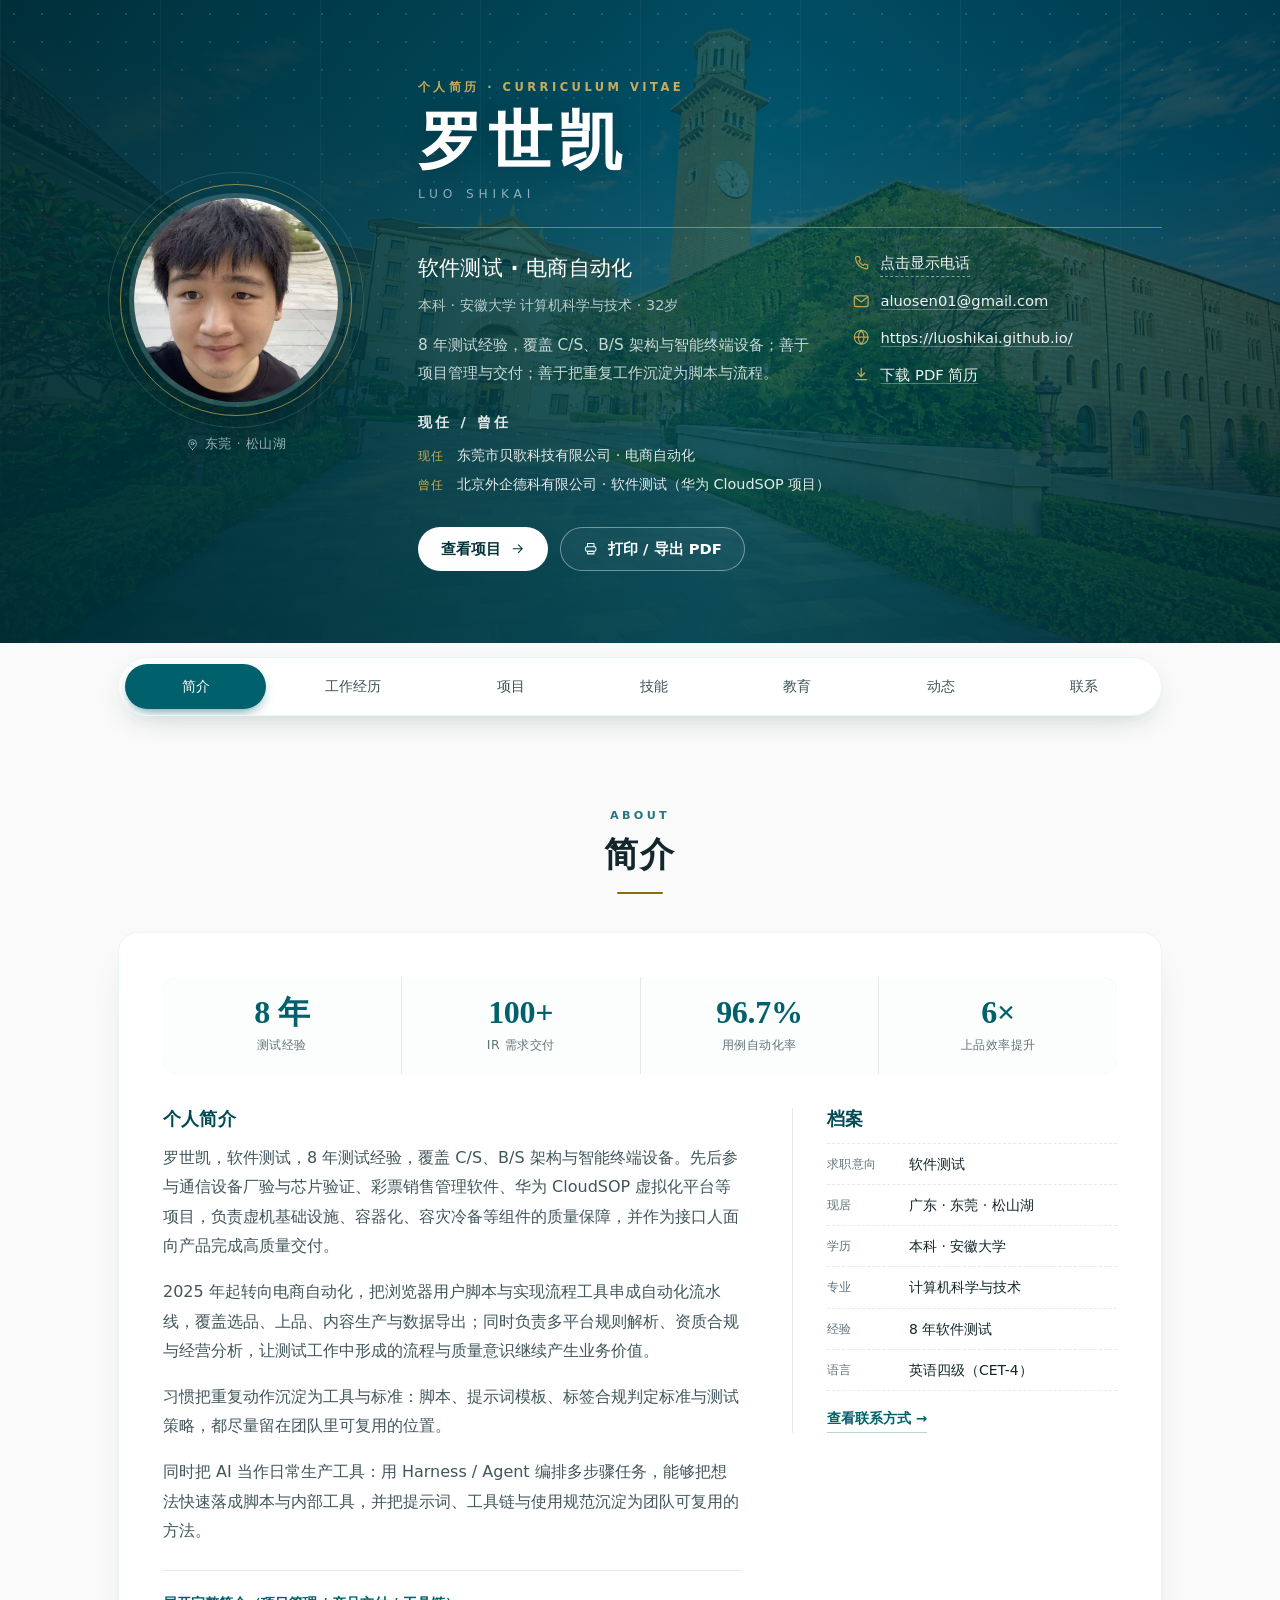
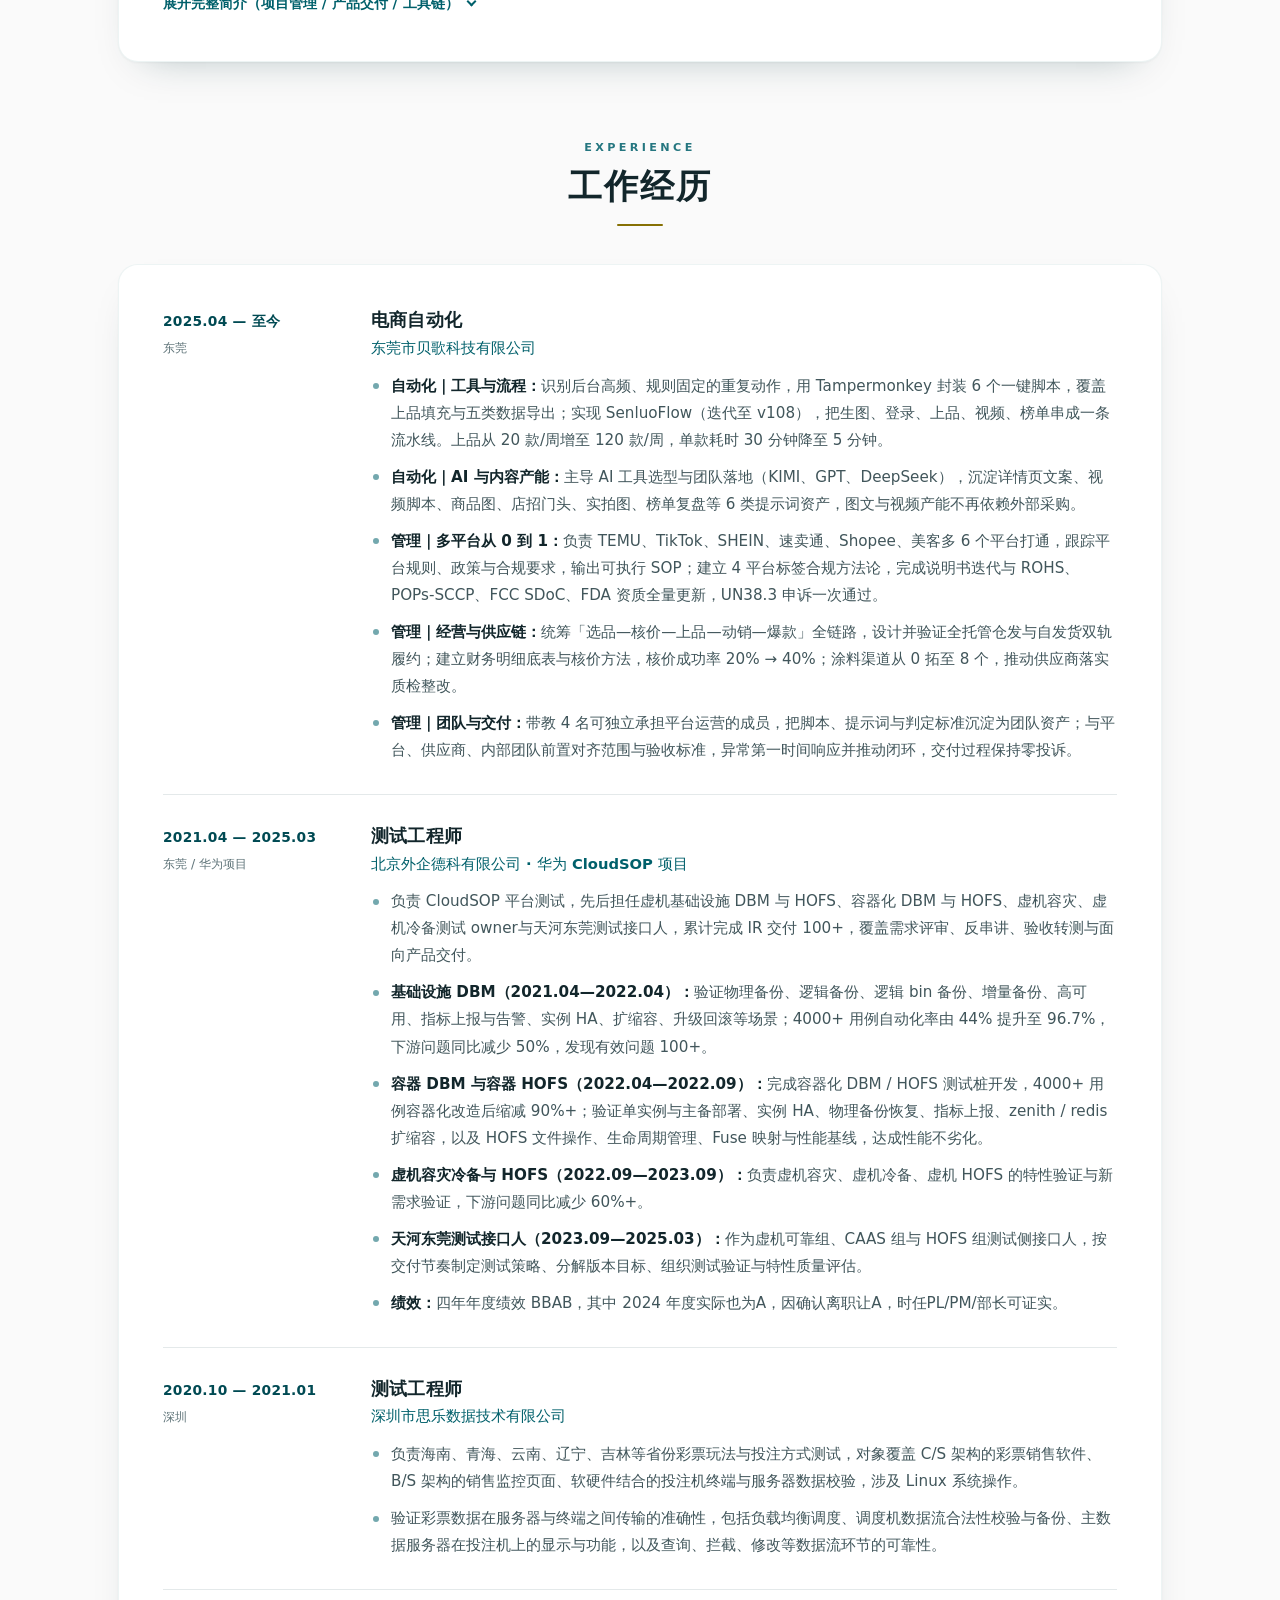
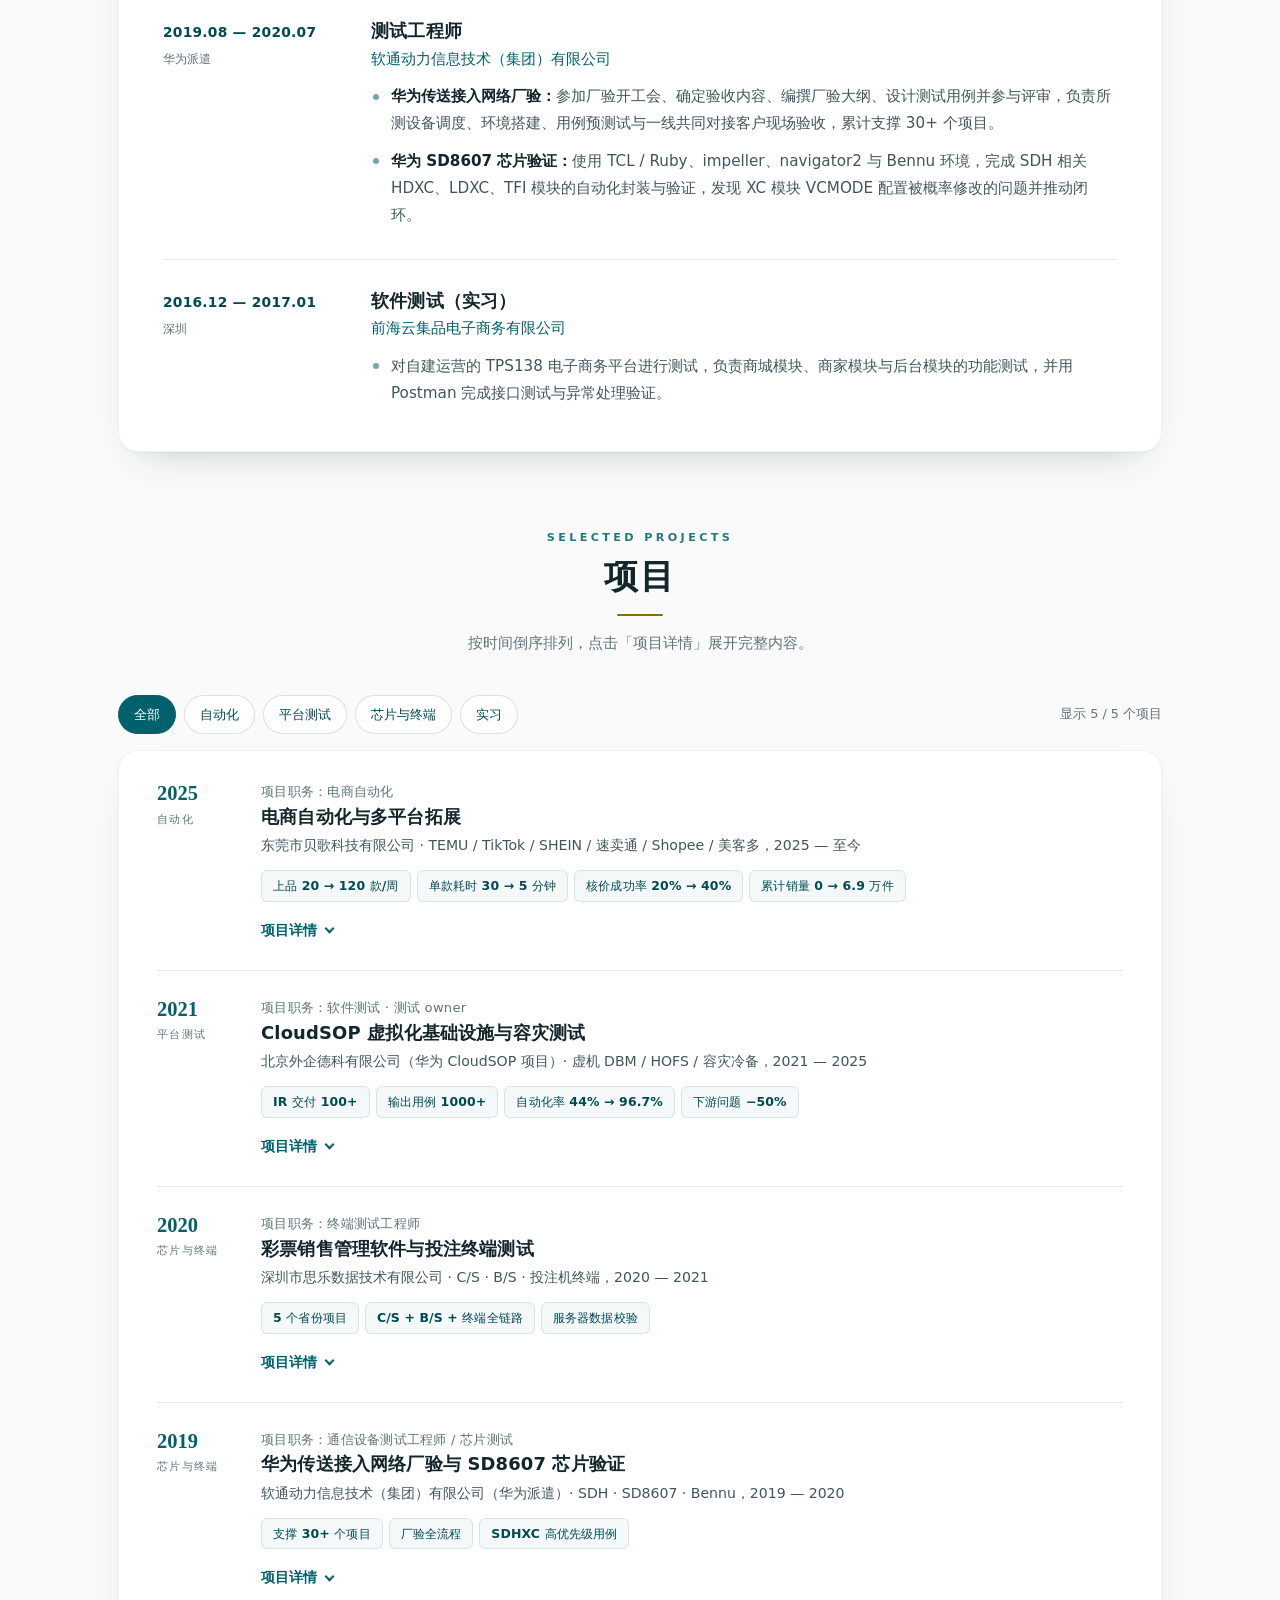
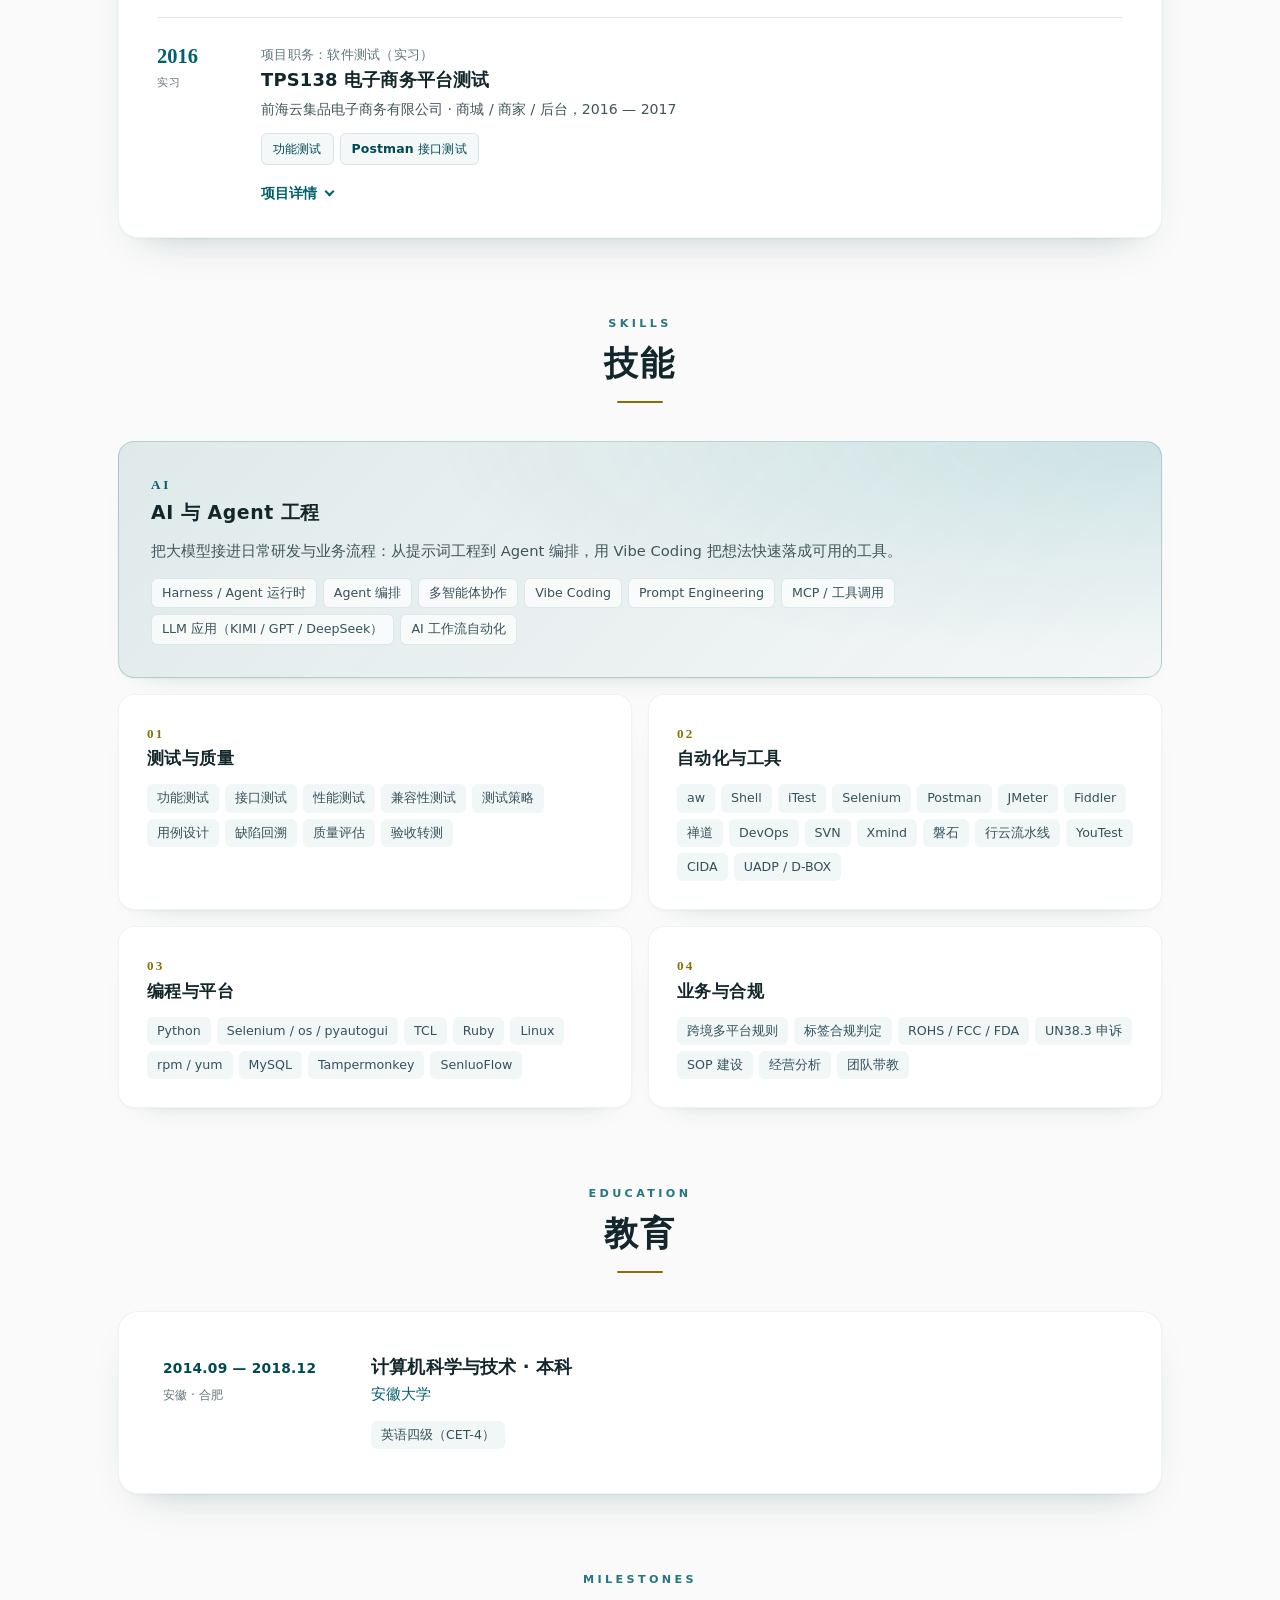
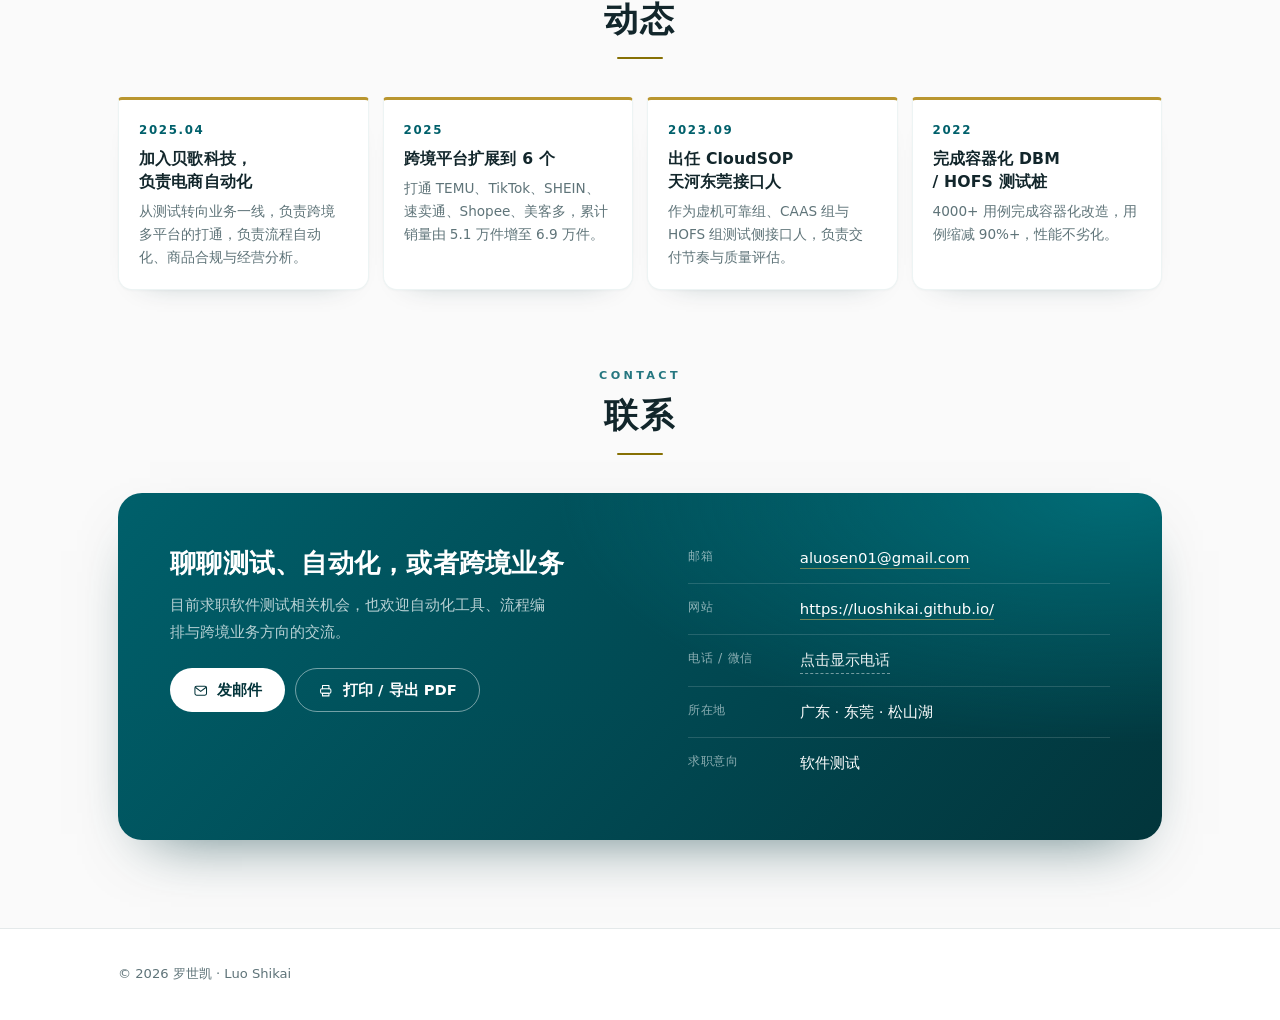
==== commit 6084078a: "update" ====
--- a/index.html
+++ b/index.html
@@ -54,7 +54,7 @@
         <div class="hero__role-block">
           <p class="hero__role">软件测试 · 电商自动化</p>
           <p class="hero__degrees">本科 · 安徽大学 计算机科学与技术 · 32岁</p>
-          <p class="hero__pitch">8 年测试经验，覆盖 C/S、B/S 架构与智能终端设备；善于把重复工作沉淀为脚本与流程。</p>
+          <p class="hero__pitch">8 年测试经验，覆盖 C/S、B/S 架构与智能终端设备；善于项目管理与交付；善于把重复工作沉淀为脚本与流程。</p>
         </div>
         <ul class="contact-list">
           <li>
@@ -160,7 +160,7 @@
                   <li><strong>测试流程：</strong>掌握软件整体测试流程与需求交付流程，能独立完成需求评审、测试设计、反串讲、验收转测与质量评估。</li>
                   <li><strong>工具链：</strong>Harness、AW、禅道、DevOps、SVN、Xmind、磐石、行云流水线；YouTest 编写测试策略，CIDA 编写用例与设计脑图，iTest 完成用例自动化，UADP / D-BOX 归档验证报告；Fiddler 抓包与弱网模拟、Postman 接口测试、JMeter 性能测试、Selenium IDE 元素定位与 UI 自动化。</li>
                   <li><strong>环境与数据：</strong>熟悉 Linux 常用操作，可独立完成自动化环境搭建；掌握版本构建与发布能力；能支撑性能基线验证与大数据场景问题定位</li>
-                  <li><strong>编程：</strong>软件测试专业级、软件开发工作级；工作以 Python 为主，可完成 Python + Selenium 的 UI 自动化、+ os 的 Linux 自动化、+ pyautogui 的桌面应用自动化；TCL、Ruby、C、C++等语言 具备阅读与编写能力；vibe coding</li>
+                  <li><strong>编程：</strong>软件测试专业级、软件开发工作级；工作以 Python 为主，可完成 Python + Selenium 的 UI 自动化、+ os 的 Linux 自动化、+ pyautogui 的桌面应用自动化；TCL、Ruby、C、C++等语言 具备阅读与编写能力；</li>
                   <li><strong>协作：</strong>多模块owner与版本交付接口人；具备快速学习、良好沟通协作；能把个人经验沉淀为团队机制。</li>
                 </ul>
               </div>
@@ -202,7 +202,7 @@
             <h3 class="job__title">电商自动化</h3>
             <p class="job__org">东莞市贝歌科技有限公司</p>
             <ul class="bullets">
-              <li><strong>自动化｜工具与流程：</strong>识别后台高频、规则固定的重复动作，用 Tampermonkey 封装 6 个一键脚本，覆盖上品填充与五类数据导出；自研 SenluoFlow（迭代至 v108），把生图、登录、上品、视频、榜单串成一条流水线。上品从 20 款/周增至 120 款/周，单款耗时 30 分钟降至 5 分钟。</li>
+              <li><strong>自动化｜工具与流程：</strong>识别后台高频、规则固定的重复动作，用 Tampermonkey 封装 6 个一键脚本，覆盖上品填充与五类数据导出；实现 SenluoFlow（迭代至 v108），把生图、登录、上品、视频、榜单串成一条流水线。上品从 20 款/周增至 120 款/周，单款耗时 30 分钟降至 5 分钟。</li>
               <li><strong>自动化｜AI 与内容产能：</strong>主导 AI 工具选型与团队落地（KIMI、GPT、DeepSeek），沉淀详情页文案、视频脚本、商品图、店招门头、实拍图、榜单复盘等 6 类提示词资产，图文与视频产能不再依赖外部采购。</li>
               <li><strong>管理｜多平台从 0 到 1：</strong>负责 TEMU、TikTok、SHEIN、速卖通、Shopee、美客多 6 个平台打通，跟踪平台规则、政策与合规要求，输出可执行 SOP；建立 4 平台标签合规方法论，完成说明书迭代与 ROHS、POPs-SCCP、FCC SDoC、FDA 资质全量更新，UN38.3 申诉一次通过。</li>
               <li><strong>管理｜经营与供应链：</strong>统筹「选品—核价—上品—动销—爆款」全链路，设计并验证全托管仓发与自发货双轨履约；建立财务明细底表与核价方法，核价成功率 20% → 40%；涂料渠道从 0 拓至 8 个，推动供应商落实质检整改。</li>
@@ -225,7 +225,7 @@
               <li><strong>容器 DBM 与容器 HOFS（2022.04—2022.09）：</strong>完成容器化 DBM / HOFS 测试桩开发，4000+ 用例容器化改造后缩减 90%+；验证单实例与主备部署、实例 HA、物理备份恢复、指标上报、zenith / redis 扩缩容，以及 HOFS 文件操作、生命周期管理、Fuse 映射与性能基线，达成性能不劣化。</li>
               <li><strong>虚机容灾冷备与 HOFS（2022.09—2023.09）：</strong>负责虚机容灾、虚机冷备、虚机 HOFS 的特性验证与新需求验证，下游问题同比减少 60%+。</li>
               <li><strong>天河东莞测试接口人（2023.09—2025.03）：</strong>作为虚机可靠组、CAAS 组与 HOFS 组测试侧接口人，按交付节奏制定测试策略、分解版本目标、组织测试验证与特性质量评估。</li>
-              <li><strong>绩效：</strong>四年年度绩效 BBAB，其中 2024 年度实际也为A，因确认离职让A，时任PL/PM/部长可证。</li>
+              <li><strong>绩效：</strong>四年年度绩效 BBAB，其中 2024 年度实际也为A，因确认离职让A，时任PL/PM/部长可证实。</li>
             </ul>
           </div>
         </article>
@@ -319,7 +319,7 @@
                 <li>实现 6 个 Tampermonkey 脚本，覆盖上品填充与五类数据导出，使数据从手工抄写变为一键导出，并为备货与财务分析提供底表。</li>
                 <li>实现 SenluoFlow（迭代至 v108），串联生图、登录、上品、视频、榜单 5 个环节；沉淀 6 类提示词资产，图文与视频产能不再依赖外部采购。</li>
                 <li>平台从 1 个扩展到 6 个；打通 TEMU（ROHS / EMC）与 SHEIN（PCCS / SDCO）欧区资质。</li>
-                <li>建立 4 平台标签合规方法论；说明书迭代 2 次；完成 ROHS、POPs-SCCP、FCC SDoC、FDA 资质全量更新；UN38.3 申诉一次通过，解除 6,000 元冻结。</li>
+                <li>建立 4 平台标签合规方法论；说明书迭代 2 次；完成 ROHS、POPs-SCCP、FCC SDoC、FDA 资质全量更新；UN38.3 申诉一次通过，解除 X 万元冻结款项。</li>
                 <li>涂料渠道从 0 拓至 8 个，实现 BeiGeFlow 图文自动发布；完成 11 款 SKC 基线、52 页中英宣传册与独立站。</li>
                 <li>带出 4 名可独立承担平台运营的成员；脚本、提示词、判定标准均交给团队复用。</li>
               </ul>
